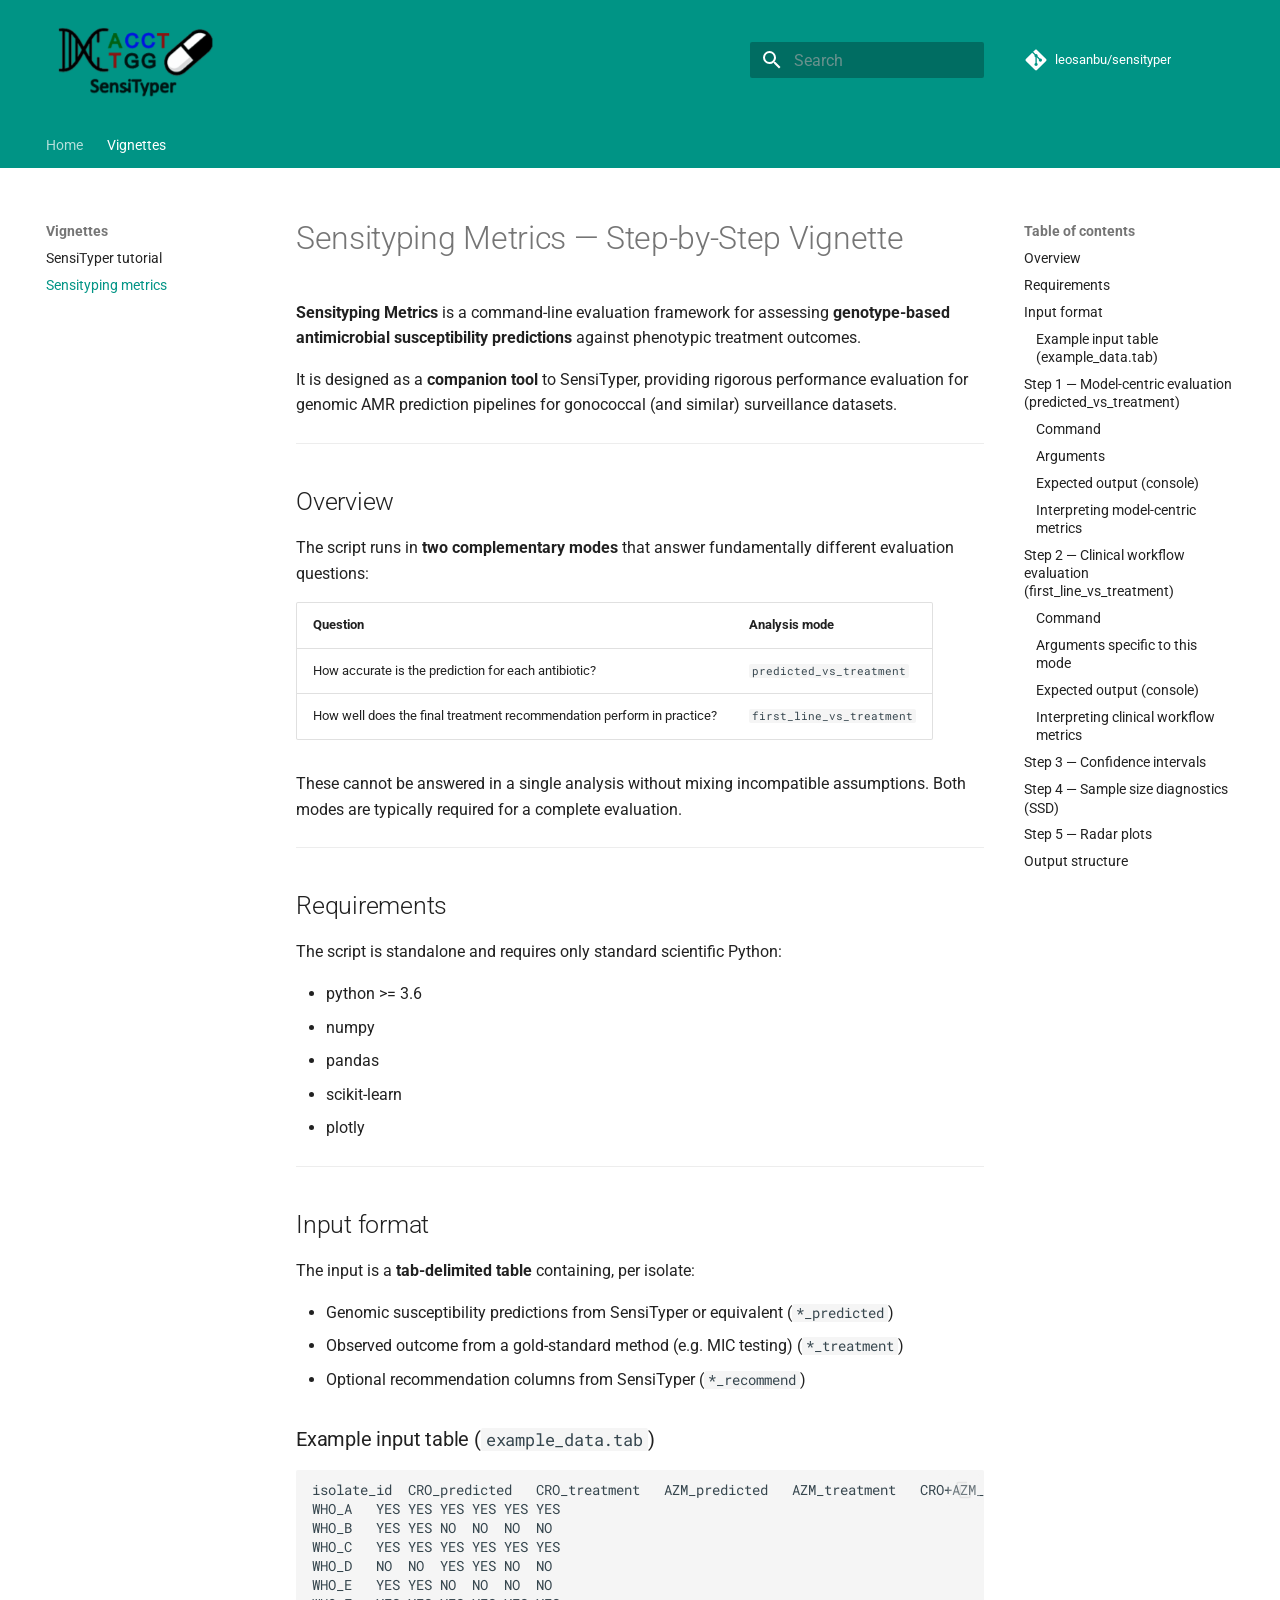
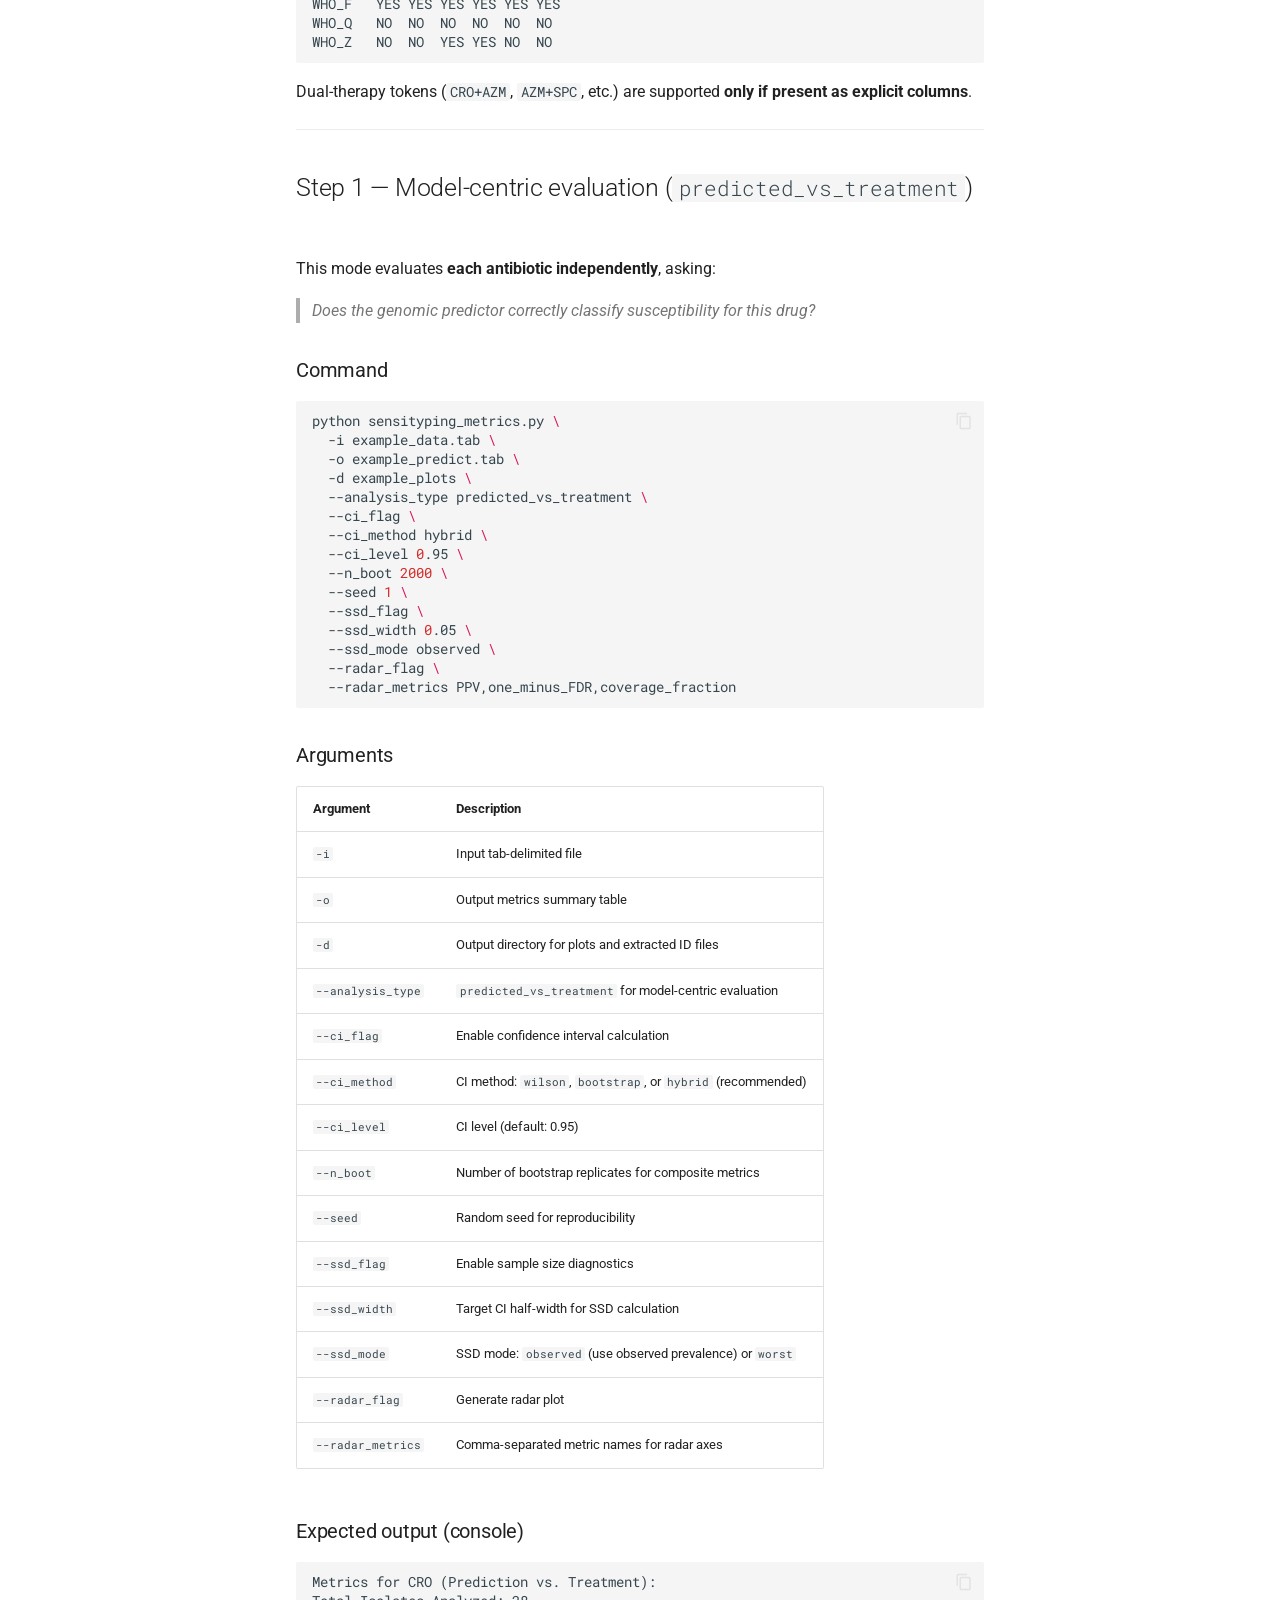
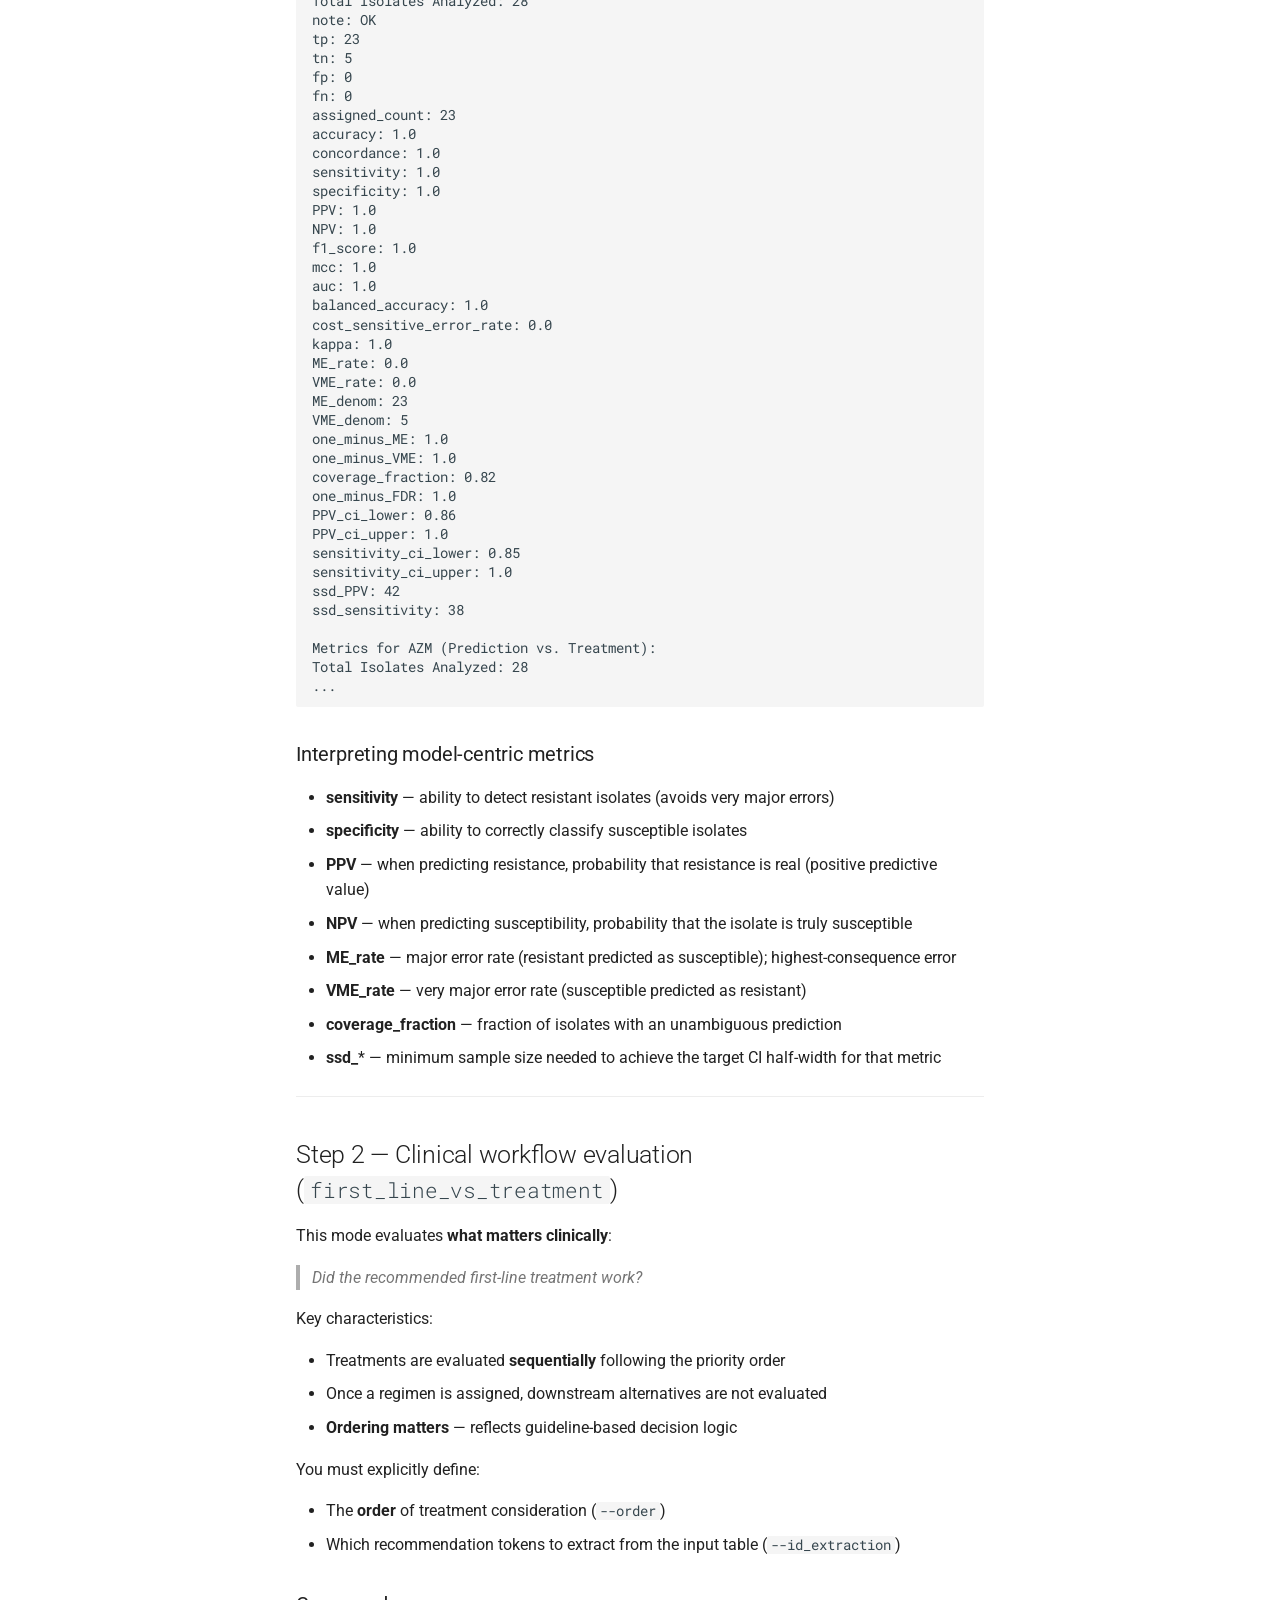
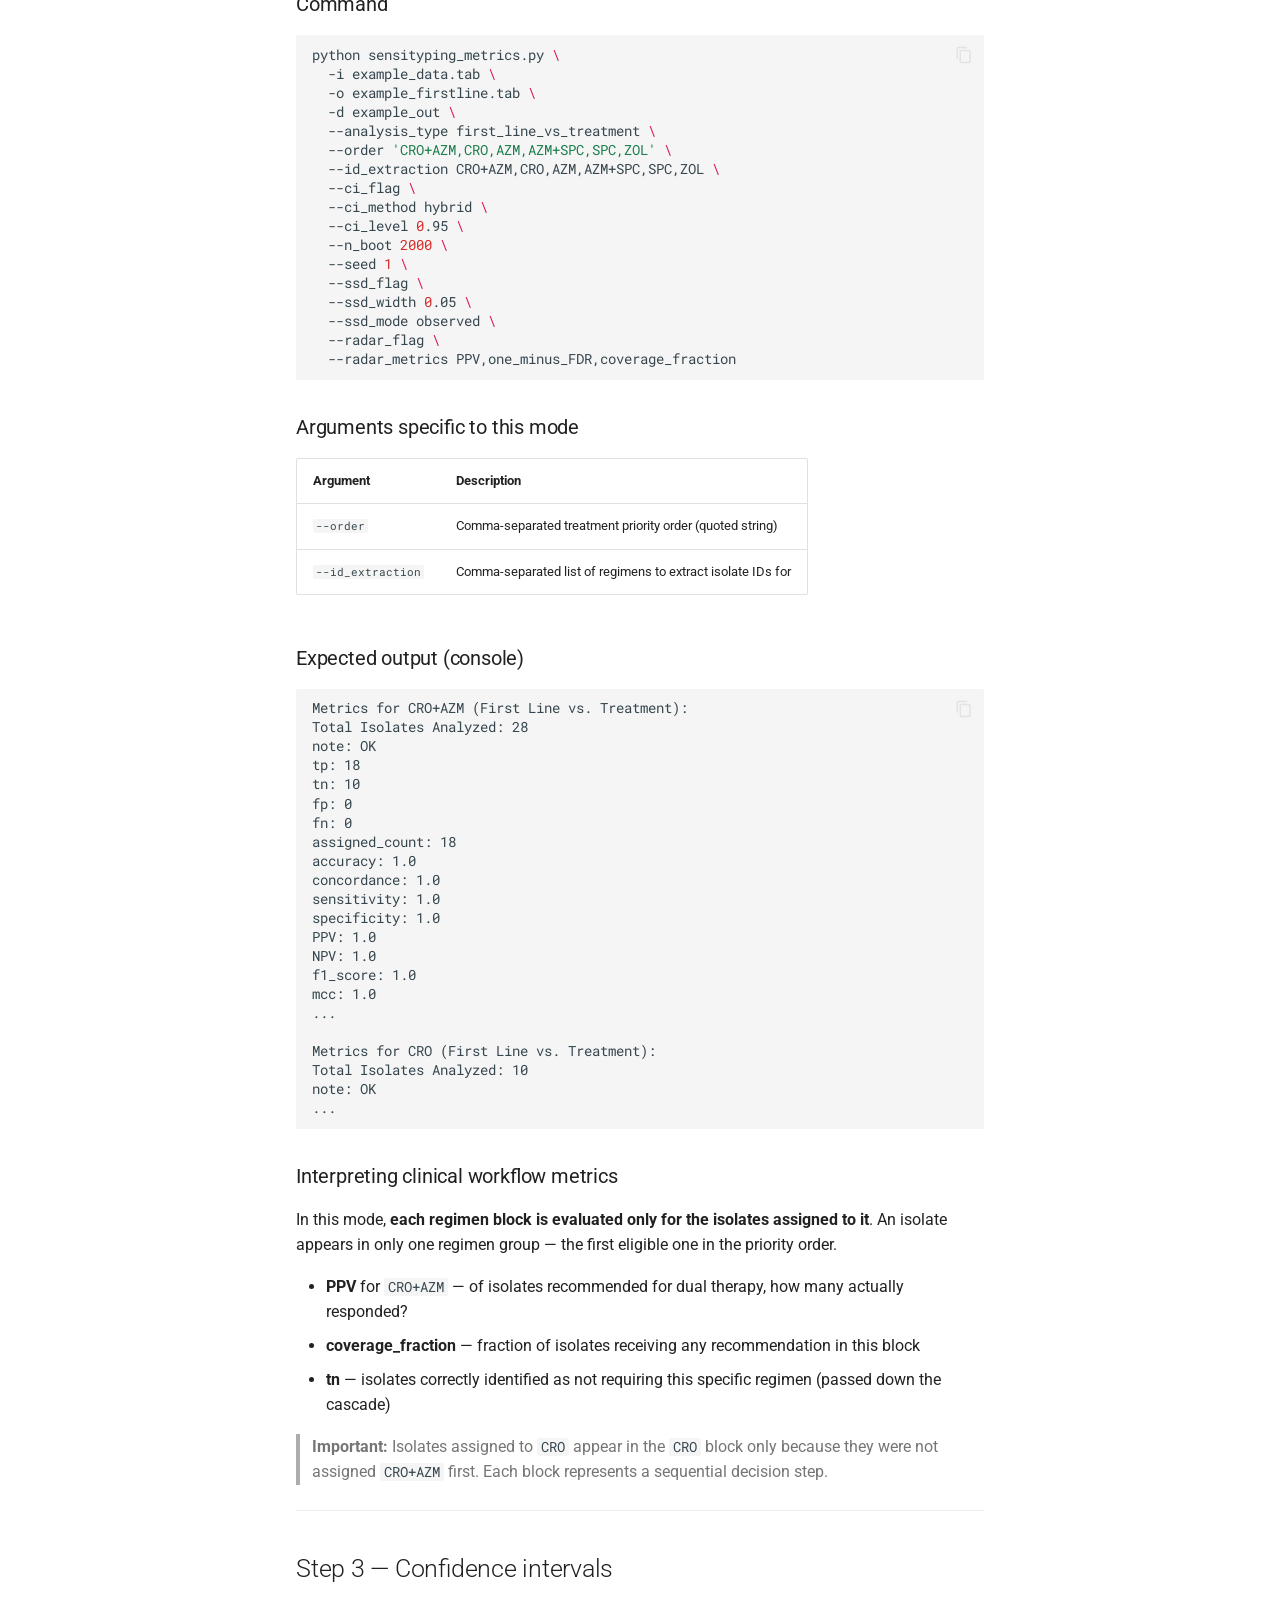
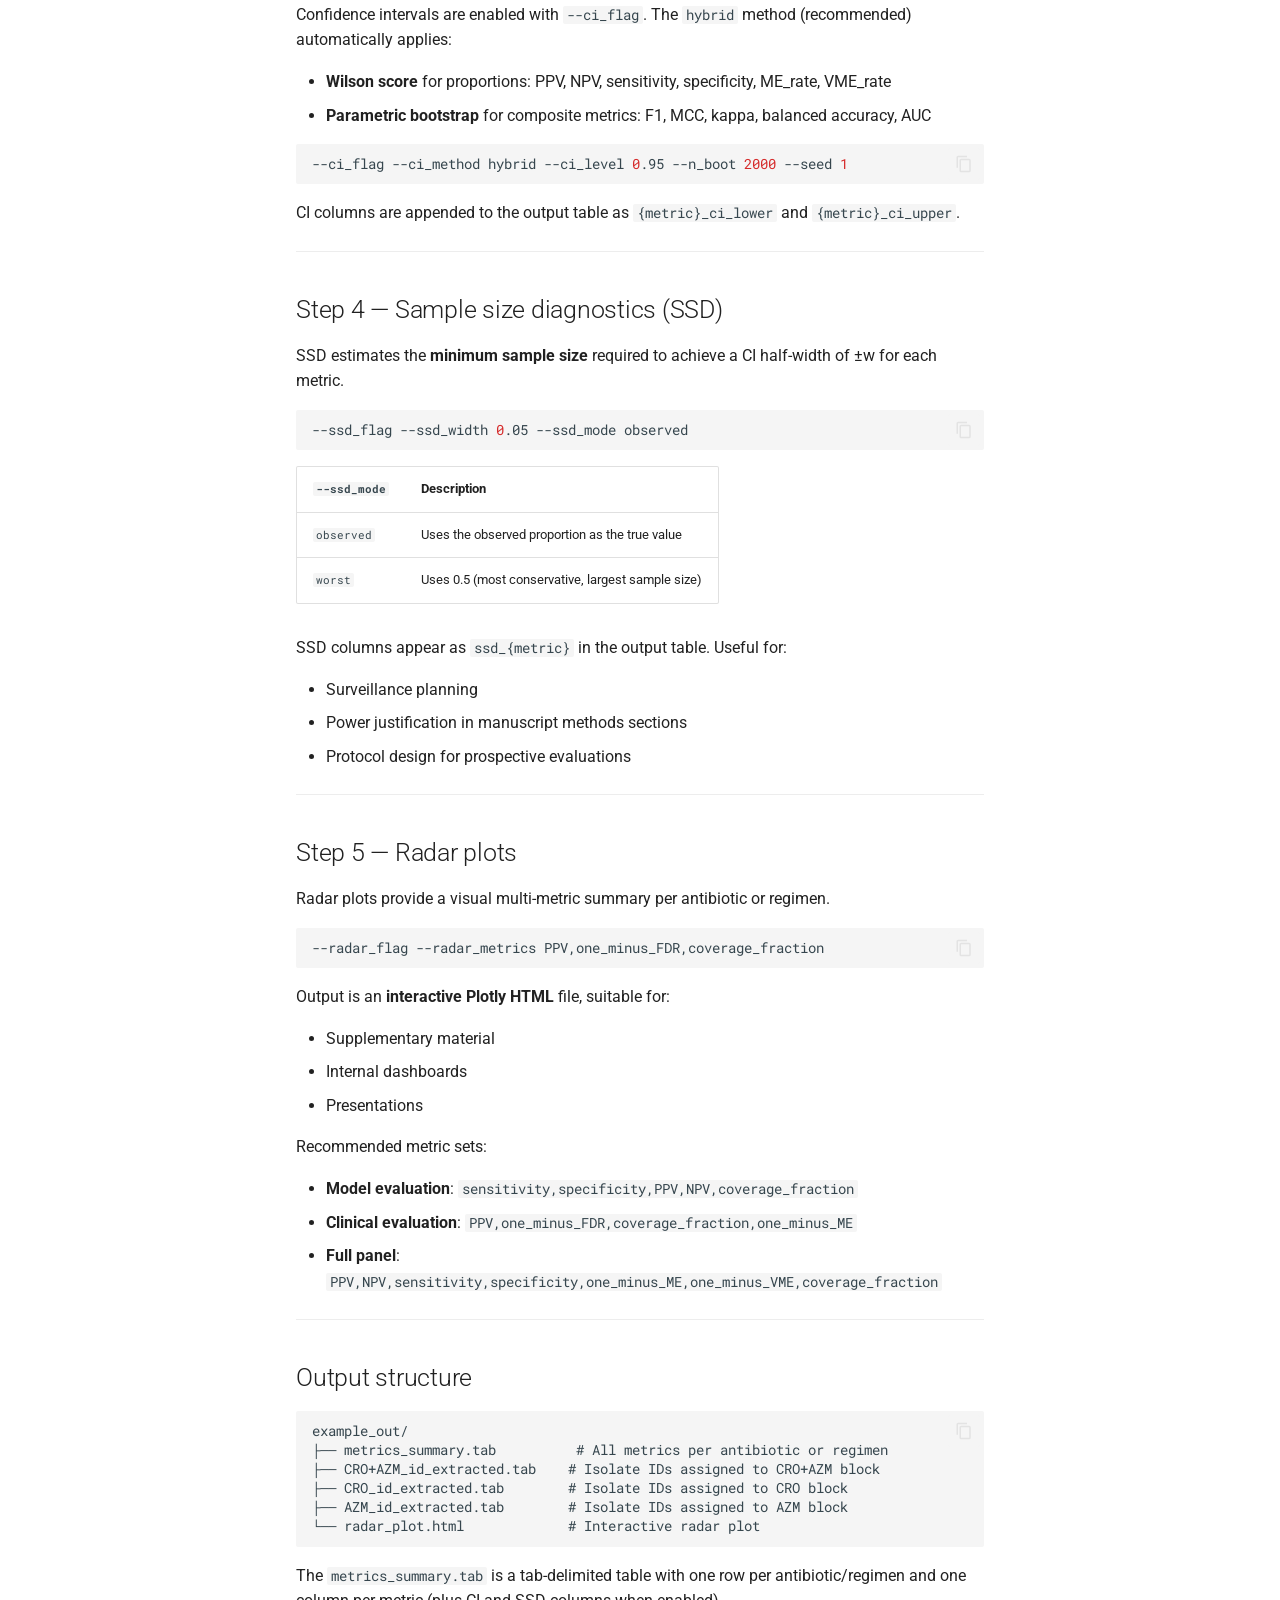
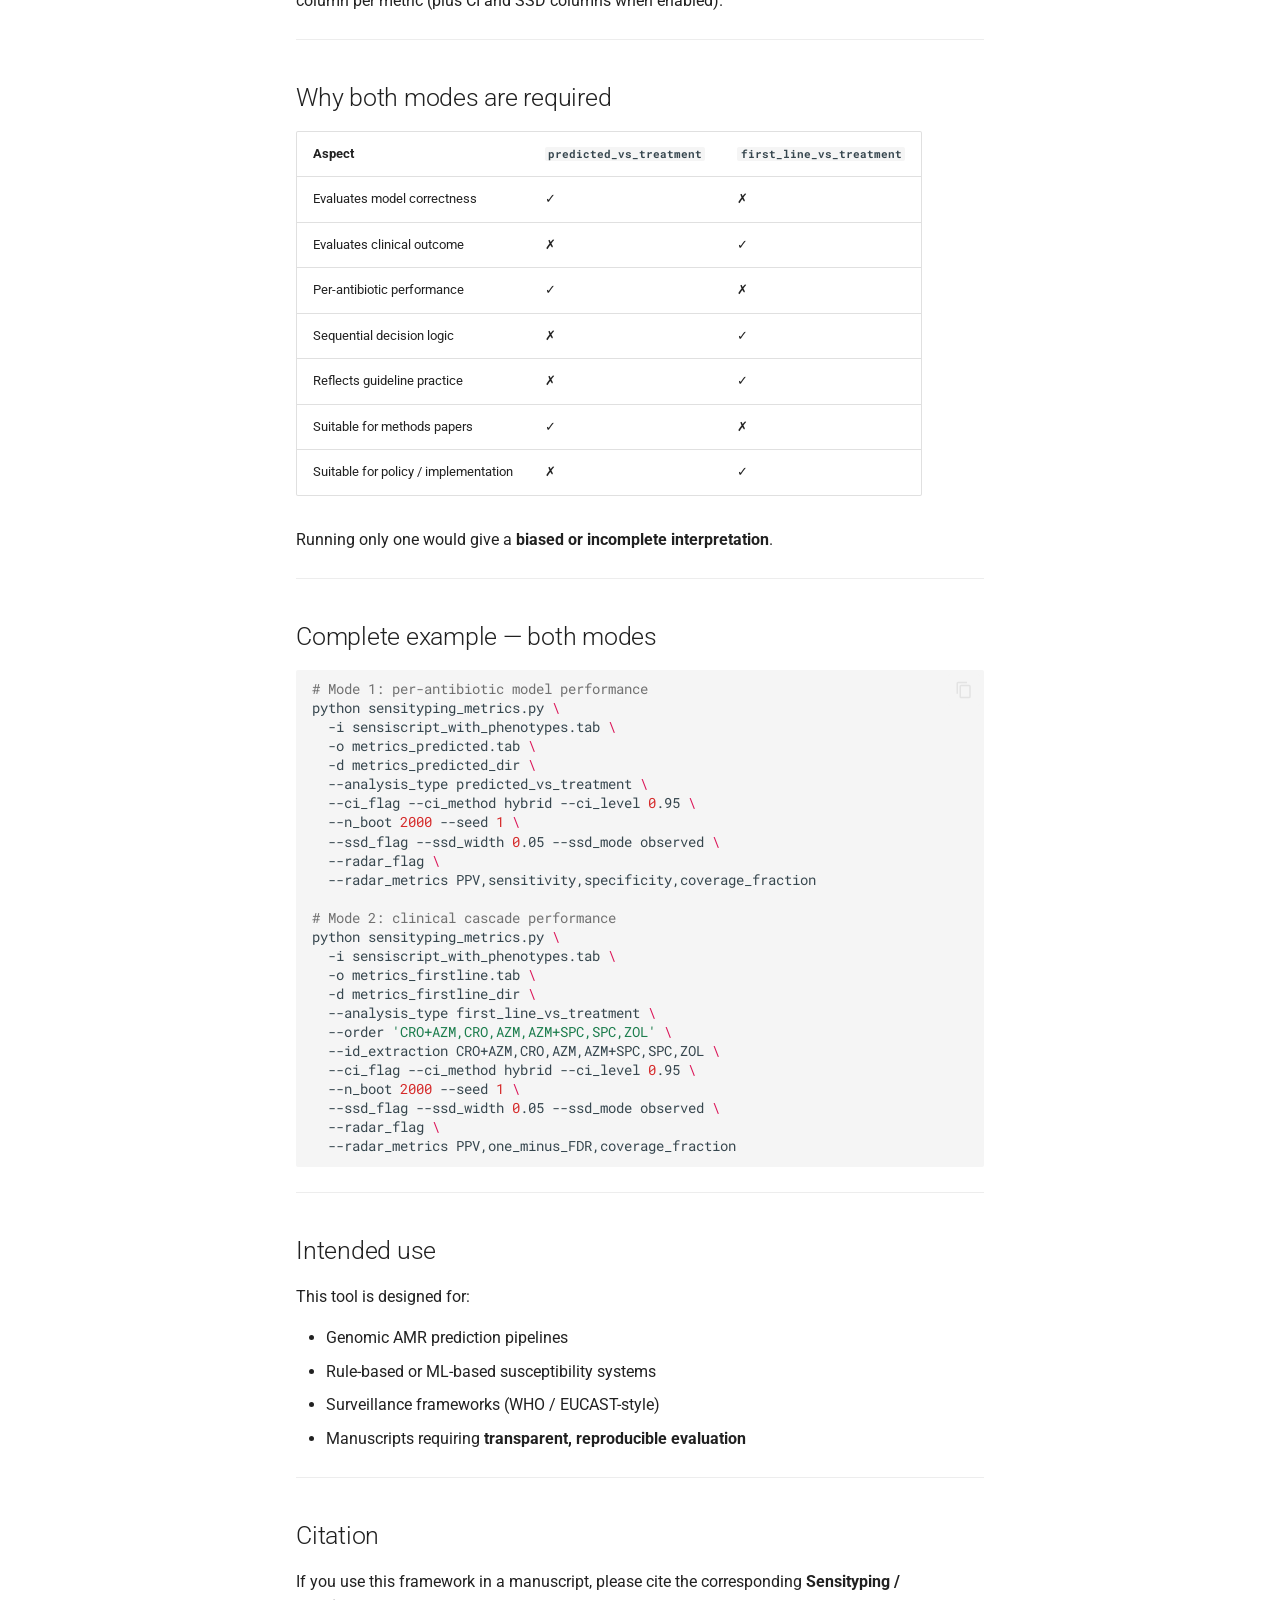
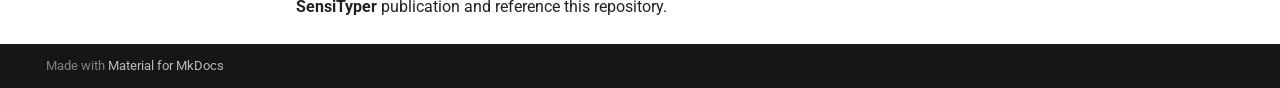
==== metrics/index.html @ 42cf92be "Deployed 565ff92 with MkDocs version: 1.6.1" ====
<!doctype html>
<html lang="en" class="no-js">
  <head>
    
      <meta charset="utf-8">
      <meta name="viewport" content="width=device-width,initial-scale=1">
      
        <meta name="description" content="Genomic Antimicrobial Susceptibility Prediction and Treatment Recommendation for Neisseria gonorrhoeae">
      
      
      
        <link rel="canonical" href="https://leosanbu.github.io/sensityper/metrics/">
      
      
        <link rel="prev" href="../who-vignette/">
      
      
      
        
      
      
      <link rel="icon" href="../images/logo.png">
      <meta name="generator" content="mkdocs-1.6.1, mkdocs-material-9.7.7">
    
    
      
        <title>Sensityping metrics - SensiTyper</title>
      
    
    
      <link rel="stylesheet" href="../assets/stylesheets/main.ec1eaa64.min.css">
      
        
        <link rel="stylesheet" href="../assets/stylesheets/palette.ab4e12ef.min.css">
      
      


    
    
      
    
    
      
        
        
        <link rel="preconnect" href="https://fonts.gstatic.com" crossorigin>
        <link rel="stylesheet" href="https://fonts.googleapis.com/css?family=Roboto:300,300i,400,400i,700,700i%7CRoboto+Mono:400,400i,700,700i&display=fallback">
        <style>:root{--md-text-font:"Roboto";--md-code-font:"Roboto Mono"}</style>
      
    
    
      <link rel="stylesheet" href="../stylesheets/extra.css">
    
    <script>__md_scope=new URL("..",location),__md_hash=e=>[...e].reduce(((e,_)=>(e<<5)-e+_.charCodeAt(0)),0),__md_get=(e,_=localStorage,t=__md_scope)=>JSON.parse(_.getItem(t.pathname+"."+e)),__md_set=(e,_,t=localStorage,a=__md_scope)=>{try{t.setItem(a.pathname+"."+e,JSON.stringify(_))}catch(e){}}</script>
    
      

    
    
  </head>
  
  
    
    
    
    
    
    <body dir="ltr" data-md-color-scheme="default" data-md-color-primary="teal" data-md-color-accent="teal">
  
    
    <input class="md-toggle" data-md-toggle="drawer" type="checkbox" id="__drawer" autocomplete="off">
    <input class="md-toggle" data-md-toggle="search" type="checkbox" id="__search" autocomplete="off">
    <label class="md-overlay" for="__drawer"></label>
    <div data-md-component="skip">
      
        
        <a href="#sensityping-metrics-step-by-step-vignette" class="md-skip">
          Skip to content
        </a>
      
    </div>
    <div data-md-component="announce">
      
    </div>
    
    
      

<header class="md-header" data-md-component="header">
  <nav class="md-header__inner md-grid" aria-label="Header">
    <a href=".." title="SensiTyper" class="md-header__button md-logo" aria-label="SensiTyper" data-md-component="logo">
      
  <img src="../images/logo.png" alt="logo">

    </a>
    <label class="md-header__button md-icon" for="__drawer">
      
      <svg xmlns="http://www.w3.org/2000/svg" viewBox="0 0 24 24"><path d="M3 6h18v2H3zm0 5h18v2H3zm0 5h18v2H3z"/></svg>
    </label>
    <div class="md-header__title" data-md-component="header-title">
      <div class="md-header__ellipsis">
        <div class="md-header__topic">
          <span class="md-ellipsis">
            SensiTyper
          </span>
        </div>
        <div class="md-header__topic" data-md-component="header-topic">
          <span class="md-ellipsis">
            
              Sensityping metrics
            
          </span>
        </div>
      </div>
    </div>
    
      
    
    
    
    
      
      
        <label class="md-header__button md-icon" for="__search">
          
          <svg xmlns="http://www.w3.org/2000/svg" viewBox="0 0 24 24"><path d="M9.5 3A6.5 6.5 0 0 1 16 9.5c0 1.61-.59 3.09-1.56 4.23l.27.27h.79l5 5-1.5 1.5-5-5v-.79l-.27-.27A6.52 6.52 0 0 1 9.5 16 6.5 6.5 0 0 1 3 9.5 6.5 6.5 0 0 1 9.5 3m0 2C7 5 5 7 5 9.5S7 14 9.5 14 14 12 14 9.5 12 5 9.5 5"/></svg>
        </label>
        <div class="md-search" data-md-component="search" role="dialog">
  <label class="md-search__overlay" for="__search"></label>
  <div class="md-search__inner" role="search">
    <form class="md-search__form" name="search">
      <input type="text" class="md-search__input" name="query" aria-label="Search" placeholder="Search" autocapitalize="off" autocorrect="off" autocomplete="off" spellcheck="false" data-md-component="search-query" required>
      <label class="md-search__icon md-icon" for="__search">
        
        <svg xmlns="http://www.w3.org/2000/svg" viewBox="0 0 24 24"><path d="M9.5 3A6.5 6.5 0 0 1 16 9.5c0 1.61-.59 3.09-1.56 4.23l.27.27h.79l5 5-1.5 1.5-5-5v-.79l-.27-.27A6.52 6.52 0 0 1 9.5 16 6.5 6.5 0 0 1 3 9.5 6.5 6.5 0 0 1 9.5 3m0 2C7 5 5 7 5 9.5S7 14 9.5 14 14 12 14 9.5 12 5 9.5 5"/></svg>
        
        <svg xmlns="http://www.w3.org/2000/svg" viewBox="0 0 24 24"><path d="M20 11v2H8l5.5 5.5-1.42 1.42L4.16 12l7.92-7.92L13.5 5.5 8 11z"/></svg>
      </label>
      <nav class="md-search__options" aria-label="Search">
        
        <button type="reset" class="md-search__icon md-icon" title="Clear" aria-label="Clear" tabindex="-1">
          
          <svg xmlns="http://www.w3.org/2000/svg" viewBox="0 0 24 24"><path d="M19 6.41 17.59 5 12 10.59 6.41 5 5 6.41 10.59 12 5 17.59 6.41 19 12 13.41 17.59 19 19 17.59 13.41 12z"/></svg>
        </button>
      </nav>
      
        <div class="md-search__suggest" data-md-component="search-suggest"></div>
      
    </form>
    <div class="md-search__output">
      <div class="md-search__scrollwrap" tabindex="0" data-md-scrollfix>
        <div class="md-search-result" data-md-component="search-result">
          <div class="md-search-result__meta">
            Initializing search
          </div>
          <ol class="md-search-result__list" role="presentation"></ol>
        </div>
      </div>
    </div>
  </div>
</div>
      
    
    
      <div class="md-header__source">
        <a href="https://github.com/leosanbu/sensityper" title="Go to repository" class="md-source" data-md-component="source">
  <div class="md-source__icon md-icon">
    
    <svg xmlns="http://www.w3.org/2000/svg" viewBox="0 0 448 512"><!--! Font Awesome Free 7.1.0 by @fontawesome - https://fontawesome.com License - https://fontawesome.com/license/free (Icons: CC BY 4.0, Fonts: SIL OFL 1.1, Code: MIT License) Copyright 2025 Fonticons, Inc.--><path d="M439.6 236.1 244 40.5c-5.4-5.5-12.8-8.5-20.4-8.5s-15 3-20.4 8.4L162.5 81l51.5 51.5c27.1-9.1 52.7 16.8 43.4 43.7l49.7 49.7c34.2-11.8 61.2 31 35.5 56.7-26.5 26.5-70.2-2.9-56-37.3L240.3 199v121.9c25.3 12.5 22.3 41.8 9.1 55-6.4 6.4-15.2 10.1-24.3 10.1s-17.8-3.6-24.3-10.1c-17.6-17.6-11.1-46.9 11.2-56v-123c-20.8-8.5-24.6-30.7-18.6-45L142.6 101 8.5 235.1C3 240.6 0 247.9 0 255.5s3 15 8.5 20.4l195.6 195.7c5.4 5.4 12.7 8.4 20.4 8.4s15-3 20.4-8.4l194.7-194.7c5.4-5.4 8.4-12.8 8.4-20.4s-3-15-8.4-20.4"/></svg>
  </div>
  <div class="md-source__repository">
    leosanbu/sensityper
  </div>
</a>
      </div>
    
  </nav>
  
</header>
    
    <div class="md-container" data-md-component="container">
      
      
        
          
            
<nav class="md-tabs" aria-label="Tabs" data-md-component="tabs">
  <div class="md-grid">
    <ul class="md-tabs__list">
      
        
  
  
  
  
    <li class="md-tabs__item">
      <a href=".." class="md-tabs__link">
        
  
  
    
  
  Home

      </a>
    </li>
  

      
        
  
  
  
    
  
  
    
    
      <li class="md-tabs__item md-tabs__item--active">
        <a href="../who-vignette/" class="md-tabs__link">
          
  
  
  Vignettes

        </a>
      </li>
    
  

      
    </ul>
  </div>
</nav>
          
        
      
      <main class="md-main" data-md-component="main">
        <div class="md-main__inner md-grid">
          
            
              
              <div class="md-sidebar md-sidebar--primary" data-md-component="sidebar" data-md-type="navigation" >
                <div class="md-sidebar__scrollwrap">
                  <div class="md-sidebar__inner">
                    


  


<nav class="md-nav md-nav--primary md-nav--lifted" aria-label="Navigation" data-md-level="0">
  <label class="md-nav__title" for="__drawer">
    <a href=".." title="SensiTyper" class="md-nav__button md-logo" aria-label="SensiTyper" data-md-component="logo">
      
  <img src="../images/logo.png" alt="logo">

    </a>
    SensiTyper
  </label>
  
    <div class="md-nav__source">
      <a href="https://github.com/leosanbu/sensityper" title="Go to repository" class="md-source" data-md-component="source">
  <div class="md-source__icon md-icon">
    
    <svg xmlns="http://www.w3.org/2000/svg" viewBox="0 0 448 512"><!--! Font Awesome Free 7.1.0 by @fontawesome - https://fontawesome.com License - https://fontawesome.com/license/free (Icons: CC BY 4.0, Fonts: SIL OFL 1.1, Code: MIT License) Copyright 2025 Fonticons, Inc.--><path d="M439.6 236.1 244 40.5c-5.4-5.5-12.8-8.5-20.4-8.5s-15 3-20.4 8.4L162.5 81l51.5 51.5c27.1-9.1 52.7 16.8 43.4 43.7l49.7 49.7c34.2-11.8 61.2 31 35.5 56.7-26.5 26.5-70.2-2.9-56-37.3L240.3 199v121.9c25.3 12.5 22.3 41.8 9.1 55-6.4 6.4-15.2 10.1-24.3 10.1s-17.8-3.6-24.3-10.1c-17.6-17.6-11.1-46.9 11.2-56v-123c-20.8-8.5-24.6-30.7-18.6-45L142.6 101 8.5 235.1C3 240.6 0 247.9 0 255.5s3 15 8.5 20.4l195.6 195.7c5.4 5.4 12.7 8.4 20.4 8.4s15-3 20.4-8.4l194.7-194.7c5.4-5.4 8.4-12.8 8.4-20.4s-3-15-8.4-20.4"/></svg>
  </div>
  <div class="md-source__repository">
    leosanbu/sensityper
  </div>
</a>
    </div>
  
  <ul class="md-nav__list" data-md-scrollfix>
    
      
      
  
  
  
  
    <li class="md-nav__item">
      <a href=".." class="md-nav__link">
        
  
  
  <span class="md-ellipsis">
    
  
    Home
  

    
  </span>
  
  

      </a>
    </li>
  

    
      
      
  
  
    
  
  
  
    
    
    
    
      
        
        
      
      
        
      
    
    
    <li class="md-nav__item md-nav__item--active md-nav__item--section md-nav__item--nested">
      
        
        
        <input class="md-nav__toggle md-toggle " type="checkbox" id="__nav_2" checked>
        
          
          <label class="md-nav__link" for="__nav_2" id="__nav_2_label" tabindex="">
            
  
  
  <span class="md-ellipsis">
    
  
    Vignettes
  

    
  </span>
  
  

            <span class="md-nav__icon md-icon"></span>
          </label>
        
        <nav class="md-nav" data-md-level="1" aria-labelledby="__nav_2_label" aria-expanded="true">
          <label class="md-nav__title" for="__nav_2">
            <span class="md-nav__icon md-icon"></span>
            
  
    Vignettes
  

          </label>
          <ul class="md-nav__list" data-md-scrollfix>
            
              
                
  
  
  
  
    <li class="md-nav__item">
      <a href="../who-vignette/" class="md-nav__link">
        
  
  
  <span class="md-ellipsis">
    
  
    SensiTyper tutorial
  

    
  </span>
  
  

      </a>
    </li>
  

              
            
              
                
  
  
    
  
  
  
    <li class="md-nav__item md-nav__item--active">
      
      <input class="md-nav__toggle md-toggle" type="checkbox" id="__toc">
      
      
        
      
      
        <label class="md-nav__link md-nav__link--active" for="__toc">
          
  
  
  <span class="md-ellipsis">
    
  
    Sensityping metrics
  

    
  </span>
  
  

          <span class="md-nav__icon md-icon"></span>
        </label>
      
      <a href="./" class="md-nav__link md-nav__link--active">
        
  
  
  <span class="md-ellipsis">
    
  
    Sensityping metrics
  

    
  </span>
  
  

      </a>
      
        

<nav class="md-nav md-nav--secondary" aria-label="Table of contents">
  
  
  
    
  
  
    <label class="md-nav__title" for="__toc">
      <span class="md-nav__icon md-icon"></span>
      Table of contents
    </label>
    <ul class="md-nav__list" data-md-component="toc" data-md-scrollfix>
      
        <li class="md-nav__item">
  <a href="#overview" class="md-nav__link">
    <span class="md-ellipsis">
      
        Overview
      
    </span>
  </a>
  
</li>
      
        <li class="md-nav__item">
  <a href="#requirements" class="md-nav__link">
    <span class="md-ellipsis">
      
        Requirements
      
    </span>
  </a>
  
</li>
      
        <li class="md-nav__item">
  <a href="#input-format" class="md-nav__link">
    <span class="md-ellipsis">
      
        Input format
      
    </span>
  </a>
  
    <nav class="md-nav" aria-label="Input format">
      <ul class="md-nav__list">
        
          <li class="md-nav__item">
  <a href="#example-input-table-example_datatab" class="md-nav__link">
    <span class="md-ellipsis">
      
        Example input table (example_data.tab)
      
    </span>
  </a>
  
</li>
        
      </ul>
    </nav>
  
</li>
      
        <li class="md-nav__item">
  <a href="#step-1-model-centric-evaluation-predicted_vs_treatment" class="md-nav__link">
    <span class="md-ellipsis">
      
        Step 1 — Model-centric evaluation (predicted_vs_treatment)
      
    </span>
  </a>
  
    <nav class="md-nav" aria-label="Step 1 — Model-centric evaluation (predicted_vs_treatment)">
      <ul class="md-nav__list">
        
          <li class="md-nav__item">
  <a href="#command" class="md-nav__link">
    <span class="md-ellipsis">
      
        Command
      
    </span>
  </a>
  
</li>
        
          <li class="md-nav__item">
  <a href="#arguments" class="md-nav__link">
    <span class="md-ellipsis">
      
        Arguments
      
    </span>
  </a>
  
</li>
        
          <li class="md-nav__item">
  <a href="#expected-output-console" class="md-nav__link">
    <span class="md-ellipsis">
      
        Expected output (console)
      
    </span>
  </a>
  
</li>
        
          <li class="md-nav__item">
  <a href="#interpreting-model-centric-metrics" class="md-nav__link">
    <span class="md-ellipsis">
      
        Interpreting model-centric metrics
      
    </span>
  </a>
  
</li>
        
      </ul>
    </nav>
  
</li>
      
        <li class="md-nav__item">
  <a href="#step-2-clinical-workflow-evaluation-first_line_vs_treatment" class="md-nav__link">
    <span class="md-ellipsis">
      
        Step 2 — Clinical workflow evaluation (first_line_vs_treatment)
      
    </span>
  </a>
  
    <nav class="md-nav" aria-label="Step 2 — Clinical workflow evaluation (first_line_vs_treatment)">
      <ul class="md-nav__list">
        
          <li class="md-nav__item">
  <a href="#command_1" class="md-nav__link">
    <span class="md-ellipsis">
      
        Command
      
    </span>
  </a>
  
</li>
        
          <li class="md-nav__item">
  <a href="#arguments-specific-to-this-mode" class="md-nav__link">
    <span class="md-ellipsis">
      
        Arguments specific to this mode
      
    </span>
  </a>
  
</li>
        
          <li class="md-nav__item">
  <a href="#expected-output-console_1" class="md-nav__link">
    <span class="md-ellipsis">
      
        Expected output (console)
      
    </span>
  </a>
  
</li>
        
          <li class="md-nav__item">
  <a href="#interpreting-clinical-workflow-metrics" class="md-nav__link">
    <span class="md-ellipsis">
      
        Interpreting clinical workflow metrics
      
    </span>
  </a>
  
</li>
        
      </ul>
    </nav>
  
</li>
      
        <li class="md-nav__item">
  <a href="#step-3-confidence-intervals" class="md-nav__link">
    <span class="md-ellipsis">
      
        Step 3 — Confidence intervals
      
    </span>
  </a>
  
</li>
      
        <li class="md-nav__item">
  <a href="#step-4-sample-size-diagnostics-ssd" class="md-nav__link">
    <span class="md-ellipsis">
      
        Step 4 — Sample size diagnostics (SSD)
      
    </span>
  </a>
  
</li>
      
        <li class="md-nav__item">
  <a href="#step-5-radar-plots" class="md-nav__link">
    <span class="md-ellipsis">
      
        Step 5 — Radar plots
      
    </span>
  </a>
  
</li>
      
        <li class="md-nav__item">
  <a href="#output-structure" class="md-nav__link">
    <span class="md-ellipsis">
      
        Output structure
      
    </span>
  </a>
  
</li>
      
        <li class="md-nav__item">
  <a href="#why-both-modes-are-required" class="md-nav__link">
    <span class="md-ellipsis">
      
        Why both modes are required
      
    </span>
  </a>
  
</li>
      
        <li class="md-nav__item">
  <a href="#complete-example-both-modes" class="md-nav__link">
    <span class="md-ellipsis">
      
        Complete example — both modes
      
    </span>
  </a>
  
</li>
      
        <li class="md-nav__item">
  <a href="#intended-use" class="md-nav__link">
    <span class="md-ellipsis">
      
        Intended use
      
    </span>
  </a>
  
</li>
      
        <li class="md-nav__item">
  <a href="#citation" class="md-nav__link">
    <span class="md-ellipsis">
      
        Citation
      
    </span>
  </a>
  
</li>
      
    </ul>
  
</nav>
      
    </li>
  

              
            
          </ul>
        </nav>
      
    </li>
  

    
  </ul>
</nav>
                  </div>
                </div>
              </div>
            
            
              
              <div class="md-sidebar md-sidebar--secondary" data-md-component="sidebar" data-md-type="toc" >
                <div class="md-sidebar__scrollwrap">
                  <div class="md-sidebar__inner">
                    

<nav class="md-nav md-nav--secondary" aria-label="Table of contents">
  
  
  
    
  
  
    <label class="md-nav__title" for="__toc">
      <span class="md-nav__icon md-icon"></span>
      Table of contents
    </label>
    <ul class="md-nav__list" data-md-component="toc" data-md-scrollfix>
      
        <li class="md-nav__item">
  <a href="#overview" class="md-nav__link">
    <span class="md-ellipsis">
      
        Overview
      
    </span>
  </a>
  
</li>
      
        <li class="md-nav__item">
  <a href="#requirements" class="md-nav__link">
    <span class="md-ellipsis">
      
        Requirements
      
    </span>
  </a>
  
</li>
      
        <li class="md-nav__item">
  <a href="#input-format" class="md-nav__link">
    <span class="md-ellipsis">
      
        Input format
      
    </span>
  </a>
  
    <nav class="md-nav" aria-label="Input format">
      <ul class="md-nav__list">
        
          <li class="md-nav__item">
  <a href="#example-input-table-example_datatab" class="md-nav__link">
    <span class="md-ellipsis">
      
        Example input table (example_data.tab)
      
    </span>
  </a>
  
</li>
        
      </ul>
    </nav>
  
</li>
      
        <li class="md-nav__item">
  <a href="#step-1-model-centric-evaluation-predicted_vs_treatment" class="md-nav__link">
    <span class="md-ellipsis">
      
        Step 1 — Model-centric evaluation (predicted_vs_treatment)
      
    </span>
  </a>
  
    <nav class="md-nav" aria-label="Step 1 — Model-centric evaluation (predicted_vs_treatment)">
      <ul class="md-nav__list">
        
          <li class="md-nav__item">
  <a href="#command" class="md-nav__link">
    <span class="md-ellipsis">
      
        Command
      
    </span>
  </a>
  
</li>
        
          <li class="md-nav__item">
  <a href="#arguments" class="md-nav__link">
    <span class="md-ellipsis">
      
        Arguments
      
    </span>
  </a>
  
</li>
        
          <li class="md-nav__item">
  <a href="#expected-output-console" class="md-nav__link">
    <span class="md-ellipsis">
      
        Expected output (console)
      
    </span>
  </a>
  
</li>
        
          <li class="md-nav__item">
  <a href="#interpreting-model-centric-metrics" class="md-nav__link">
    <span class="md-ellipsis">
      
        Interpreting model-centric metrics
      
    </span>
  </a>
  
</li>
        
      </ul>
    </nav>
  
</li>
      
        <li class="md-nav__item">
  <a href="#step-2-clinical-workflow-evaluation-first_line_vs_treatment" class="md-nav__link">
    <span class="md-ellipsis">
      
        Step 2 — Clinical workflow evaluation (first_line_vs_treatment)
      
    </span>
  </a>
  
    <nav class="md-nav" aria-label="Step 2 — Clinical workflow evaluation (first_line_vs_treatment)">
      <ul class="md-nav__list">
        
          <li class="md-nav__item">
  <a href="#command_1" class="md-nav__link">
    <span class="md-ellipsis">
      
        Command
      
    </span>
  </a>
  
</li>
        
          <li class="md-nav__item">
  <a href="#arguments-specific-to-this-mode" class="md-nav__link">
    <span class="md-ellipsis">
      
        Arguments specific to this mode
      
    </span>
  </a>
  
</li>
        
          <li class="md-nav__item">
  <a href="#expected-output-console_1" class="md-nav__link">
    <span class="md-ellipsis">
      
        Expected output (console)
      
    </span>
  </a>
  
</li>
        
          <li class="md-nav__item">
  <a href="#interpreting-clinical-workflow-metrics" class="md-nav__link">
    <span class="md-ellipsis">
      
        Interpreting clinical workflow metrics
      
    </span>
  </a>
  
</li>
        
      </ul>
    </nav>
  
</li>
      
        <li class="md-nav__item">
  <a href="#step-3-confidence-intervals" class="md-nav__link">
    <span class="md-ellipsis">
      
        Step 3 — Confidence intervals
      
    </span>
  </a>
  
</li>
      
        <li class="md-nav__item">
  <a href="#step-4-sample-size-diagnostics-ssd" class="md-nav__link">
    <span class="md-ellipsis">
      
        Step 4 — Sample size diagnostics (SSD)
      
    </span>
  </a>
  
</li>
      
        <li class="md-nav__item">
  <a href="#step-5-radar-plots" class="md-nav__link">
    <span class="md-ellipsis">
      
        Step 5 — Radar plots
      
    </span>
  </a>
  
</li>
      
        <li class="md-nav__item">
  <a href="#output-structure" class="md-nav__link">
    <span class="md-ellipsis">
      
        Output structure
      
    </span>
  </a>
  
</li>
      
        <li class="md-nav__item">
  <a href="#why-both-modes-are-required" class="md-nav__link">
    <span class="md-ellipsis">
      
        Why both modes are required
      
    </span>
  </a>
  
</li>
      
        <li class="md-nav__item">
  <a href="#complete-example-both-modes" class="md-nav__link">
    <span class="md-ellipsis">
      
        Complete example — both modes
      
    </span>
  </a>
  
</li>
      
        <li class="md-nav__item">
  <a href="#intended-use" class="md-nav__link">
    <span class="md-ellipsis">
      
        Intended use
      
    </span>
  </a>
  
</li>
      
        <li class="md-nav__item">
  <a href="#citation" class="md-nav__link">
    <span class="md-ellipsis">
      
        Citation
      
    </span>
  </a>
  
</li>
      
    </ul>
  
</nav>
                  </div>
                </div>
              </div>
            
          
          
            <div class="md-content" data-md-component="content">
              
              <article class="md-content__inner md-typeset">
                
                  


  
  


<h1 id="sensityping-metrics-step-by-step-vignette">Sensityping Metrics — Step-by-Step Vignette<a class="headerlink" href="#sensityping-metrics-step-by-step-vignette" title="Permanent link">&para;</a></h1>
<p><strong>Sensityping Metrics</strong> is a command-line evaluation framework for assessing <strong>genotype-based antimicrobial susceptibility predictions</strong> against phenotypic treatment outcomes.</p>
<p>It is designed as a <strong>companion tool</strong> to SensiTyper, providing rigorous performance evaluation for genomic AMR prediction pipelines for gonococcal (and similar) surveillance datasets.</p>
<hr />
<h2 id="overview">Overview<a class="headerlink" href="#overview" title="Permanent link">&para;</a></h2>
<p>The script runs in <strong>two complementary modes</strong> that answer fundamentally different evaluation questions:</p>
<table>
<thead>
<tr>
<th>Question</th>
<th>Analysis mode</th>
</tr>
</thead>
<tbody>
<tr>
<td>How accurate is the prediction for each antibiotic?</td>
<td><code>predicted_vs_treatment</code></td>
</tr>
<tr>
<td>How well does the final treatment recommendation perform in practice?</td>
<td><code>first_line_vs_treatment</code></td>
</tr>
</tbody>
</table>
<p>These cannot be answered in a single analysis without mixing incompatible assumptions. Both modes are typically required for a complete evaluation.</p>
<hr />
<h2 id="requirements">Requirements<a class="headerlink" href="#requirements" title="Permanent link">&para;</a></h2>
<p>The script is standalone and requires only standard scientific Python:</p>
<ul>
<li>python &gt;= 3.6</li>
<li>numpy</li>
<li>pandas</li>
<li>scikit-learn</li>
<li>plotly</li>
</ul>
<hr />
<h2 id="input-format">Input format<a class="headerlink" href="#input-format" title="Permanent link">&para;</a></h2>
<p>The input is a <strong>tab-delimited table</strong> containing, per isolate:</p>
<ul>
<li>Genomic susceptibility predictions from SensiTyper or equivalent (<code>*_predicted</code>)</li>
<li>Observed outcome from a gold-standard method (e.g. MIC testing) (<code>*_treatment</code>)</li>
<li>Optional recommendation columns from SensiTyper (<code>*_recommend</code>)</li>
</ul>
<h3 id="example-input-table-example_datatab">Example input table (<code>example_data.tab</code>)<a class="headerlink" href="#example-input-table-example_datatab" title="Permanent link">&para;</a></h3>
<div class="highlight"><pre><span></span><code><a id="__codelineno-0-1" name="__codelineno-0-1" href="#__codelineno-0-1"></a>isolate_id  CRO_predicted   CRO_treatment   AZM_predicted   AZM_treatment   CRO+AZM_recommend   CRO+AZM_treatment
<a id="__codelineno-0-2" name="__codelineno-0-2" href="#__codelineno-0-2"></a>WHO_A   YES YES YES YES YES YES
<a id="__codelineno-0-3" name="__codelineno-0-3" href="#__codelineno-0-3"></a>WHO_B   YES YES NO  NO  NO  NO
<a id="__codelineno-0-4" name="__codelineno-0-4" href="#__codelineno-0-4"></a>WHO_C   YES YES YES YES YES YES
<a id="__codelineno-0-5" name="__codelineno-0-5" href="#__codelineno-0-5"></a>WHO_D   NO  NO  YES YES NO  NO
<a id="__codelineno-0-6" name="__codelineno-0-6" href="#__codelineno-0-6"></a>WHO_E   YES YES NO  NO  NO  NO
<a id="__codelineno-0-7" name="__codelineno-0-7" href="#__codelineno-0-7"></a>WHO_F   YES YES YES YES YES YES
<a id="__codelineno-0-8" name="__codelineno-0-8" href="#__codelineno-0-8"></a>WHO_Q   NO  NO  NO  NO  NO  NO
<a id="__codelineno-0-9" name="__codelineno-0-9" href="#__codelineno-0-9"></a>WHO_Z   NO  NO  YES YES NO  NO
</code></pre></div>
<p>Dual-therapy tokens (<code>CRO+AZM</code>, <code>AZM+SPC</code>, etc.) are supported <strong>only if present as explicit columns</strong>.</p>
<hr />
<h2 id="step-1-model-centric-evaluation-predicted_vs_treatment">Step 1 — Model-centric evaluation (<code>predicted_vs_treatment</code>)<a class="headerlink" href="#step-1-model-centric-evaluation-predicted_vs_treatment" title="Permanent link">&para;</a></h2>
<p>This mode evaluates <strong>each antibiotic independently</strong>, asking:</p>
<blockquote>
<p><em>Does the genomic predictor correctly classify susceptibility for this drug?</em></p>
</blockquote>
<h3 id="command">Command<a class="headerlink" href="#command" title="Permanent link">&para;</a></h3>
<div class="highlight"><pre><span></span><code><a id="__codelineno-1-1" name="__codelineno-1-1" href="#__codelineno-1-1"></a>python<span class="w"> </span>sensityping_metrics.py<span class="w"> </span><span class="se">\</span>
<a id="__codelineno-1-2" name="__codelineno-1-2" href="#__codelineno-1-2"></a><span class="w">  </span>-i<span class="w"> </span>example_data.tab<span class="w"> </span><span class="se">\</span>
<a id="__codelineno-1-3" name="__codelineno-1-3" href="#__codelineno-1-3"></a><span class="w">  </span>-o<span class="w"> </span>example_predict.tab<span class="w"> </span><span class="se">\</span>
<a id="__codelineno-1-4" name="__codelineno-1-4" href="#__codelineno-1-4"></a><span class="w">  </span>-d<span class="w"> </span>example_plots<span class="w"> </span><span class="se">\</span>
<a id="__codelineno-1-5" name="__codelineno-1-5" href="#__codelineno-1-5"></a><span class="w">  </span>--analysis_type<span class="w"> </span>predicted_vs_treatment<span class="w"> </span><span class="se">\</span>
<a id="__codelineno-1-6" name="__codelineno-1-6" href="#__codelineno-1-6"></a><span class="w">  </span>--ci_flag<span class="w"> </span><span class="se">\</span>
<a id="__codelineno-1-7" name="__codelineno-1-7" href="#__codelineno-1-7"></a><span class="w">  </span>--ci_method<span class="w"> </span>hybrid<span class="w"> </span><span class="se">\</span>
<a id="__codelineno-1-8" name="__codelineno-1-8" href="#__codelineno-1-8"></a><span class="w">  </span>--ci_level<span class="w"> </span><span class="m">0</span>.95<span class="w"> </span><span class="se">\</span>
<a id="__codelineno-1-9" name="__codelineno-1-9" href="#__codelineno-1-9"></a><span class="w">  </span>--n_boot<span class="w"> </span><span class="m">2000</span><span class="w"> </span><span class="se">\</span>
<a id="__codelineno-1-10" name="__codelineno-1-10" href="#__codelineno-1-10"></a><span class="w">  </span>--seed<span class="w"> </span><span class="m">1</span><span class="w"> </span><span class="se">\</span>
<a id="__codelineno-1-11" name="__codelineno-1-11" href="#__codelineno-1-11"></a><span class="w">  </span>--ssd_flag<span class="w"> </span><span class="se">\</span>
<a id="__codelineno-1-12" name="__codelineno-1-12" href="#__codelineno-1-12"></a><span class="w">  </span>--ssd_width<span class="w"> </span><span class="m">0</span>.05<span class="w"> </span><span class="se">\</span>
<a id="__codelineno-1-13" name="__codelineno-1-13" href="#__codelineno-1-13"></a><span class="w">  </span>--ssd_mode<span class="w"> </span>observed<span class="w"> </span><span class="se">\</span>
<a id="__codelineno-1-14" name="__codelineno-1-14" href="#__codelineno-1-14"></a><span class="w">  </span>--radar_flag<span class="w"> </span><span class="se">\</span>
<a id="__codelineno-1-15" name="__codelineno-1-15" href="#__codelineno-1-15"></a><span class="w">  </span>--radar_metrics<span class="w"> </span>PPV,one_minus_FDR,coverage_fraction
</code></pre></div>
<h3 id="arguments">Arguments<a class="headerlink" href="#arguments" title="Permanent link">&para;</a></h3>
<table>
<thead>
<tr>
<th>Argument</th>
<th>Description</th>
</tr>
</thead>
<tbody>
<tr>
<td><code>-i</code></td>
<td>Input tab-delimited file</td>
</tr>
<tr>
<td><code>-o</code></td>
<td>Output metrics summary table</td>
</tr>
<tr>
<td><code>-d</code></td>
<td>Output directory for plots and extracted ID files</td>
</tr>
<tr>
<td><code>--analysis_type</code></td>
<td><code>predicted_vs_treatment</code> for model-centric evaluation</td>
</tr>
<tr>
<td><code>--ci_flag</code></td>
<td>Enable confidence interval calculation</td>
</tr>
<tr>
<td><code>--ci_method</code></td>
<td>CI method: <code>wilson</code>, <code>bootstrap</code>, or <code>hybrid</code> (recommended)</td>
</tr>
<tr>
<td><code>--ci_level</code></td>
<td>CI level (default: 0.95)</td>
</tr>
<tr>
<td><code>--n_boot</code></td>
<td>Number of bootstrap replicates for composite metrics</td>
</tr>
<tr>
<td><code>--seed</code></td>
<td>Random seed for reproducibility</td>
</tr>
<tr>
<td><code>--ssd_flag</code></td>
<td>Enable sample size diagnostics</td>
</tr>
<tr>
<td><code>--ssd_width</code></td>
<td>Target CI half-width for SSD calculation</td>
</tr>
<tr>
<td><code>--ssd_mode</code></td>
<td>SSD mode: <code>observed</code> (use observed prevalence) or <code>worst</code></td>
</tr>
<tr>
<td><code>--radar_flag</code></td>
<td>Generate radar plot</td>
</tr>
<tr>
<td><code>--radar_metrics</code></td>
<td>Comma-separated metric names for radar axes</td>
</tr>
</tbody>
</table>
<h3 id="expected-output-console">Expected output (console)<a class="headerlink" href="#expected-output-console" title="Permanent link">&para;</a></h3>
<div class="highlight"><pre><span></span><code><a id="__codelineno-2-1" name="__codelineno-2-1" href="#__codelineno-2-1"></a>Metrics for CRO (Prediction vs. Treatment):
<a id="__codelineno-2-2" name="__codelineno-2-2" href="#__codelineno-2-2"></a>Total Isolates Analyzed: 28
<a id="__codelineno-2-3" name="__codelineno-2-3" href="#__codelineno-2-3"></a>note: OK
<a id="__codelineno-2-4" name="__codelineno-2-4" href="#__codelineno-2-4"></a>tp: 23
<a id="__codelineno-2-5" name="__codelineno-2-5" href="#__codelineno-2-5"></a>tn: 5
<a id="__codelineno-2-6" name="__codelineno-2-6" href="#__codelineno-2-6"></a>fp: 0
<a id="__codelineno-2-7" name="__codelineno-2-7" href="#__codelineno-2-7"></a>fn: 0
<a id="__codelineno-2-8" name="__codelineno-2-8" href="#__codelineno-2-8"></a>assigned_count: 23
<a id="__codelineno-2-9" name="__codelineno-2-9" href="#__codelineno-2-9"></a>accuracy: 1.0
<a id="__codelineno-2-10" name="__codelineno-2-10" href="#__codelineno-2-10"></a>concordance: 1.0
<a id="__codelineno-2-11" name="__codelineno-2-11" href="#__codelineno-2-11"></a>sensitivity: 1.0
<a id="__codelineno-2-12" name="__codelineno-2-12" href="#__codelineno-2-12"></a>specificity: 1.0
<a id="__codelineno-2-13" name="__codelineno-2-13" href="#__codelineno-2-13"></a>PPV: 1.0
<a id="__codelineno-2-14" name="__codelineno-2-14" href="#__codelineno-2-14"></a>NPV: 1.0
<a id="__codelineno-2-15" name="__codelineno-2-15" href="#__codelineno-2-15"></a>f1_score: 1.0
<a id="__codelineno-2-16" name="__codelineno-2-16" href="#__codelineno-2-16"></a>mcc: 1.0
<a id="__codelineno-2-17" name="__codelineno-2-17" href="#__codelineno-2-17"></a>auc: 1.0
<a id="__codelineno-2-18" name="__codelineno-2-18" href="#__codelineno-2-18"></a>balanced_accuracy: 1.0
<a id="__codelineno-2-19" name="__codelineno-2-19" href="#__codelineno-2-19"></a>cost_sensitive_error_rate: 0.0
<a id="__codelineno-2-20" name="__codelineno-2-20" href="#__codelineno-2-20"></a>kappa: 1.0
<a id="__codelineno-2-21" name="__codelineno-2-21" href="#__codelineno-2-21"></a>ME_rate: 0.0
<a id="__codelineno-2-22" name="__codelineno-2-22" href="#__codelineno-2-22"></a>VME_rate: 0.0
<a id="__codelineno-2-23" name="__codelineno-2-23" href="#__codelineno-2-23"></a>ME_denom: 23
<a id="__codelineno-2-24" name="__codelineno-2-24" href="#__codelineno-2-24"></a>VME_denom: 5
<a id="__codelineno-2-25" name="__codelineno-2-25" href="#__codelineno-2-25"></a>one_minus_ME: 1.0
<a id="__codelineno-2-26" name="__codelineno-2-26" href="#__codelineno-2-26"></a>one_minus_VME: 1.0
<a id="__codelineno-2-27" name="__codelineno-2-27" href="#__codelineno-2-27"></a>coverage_fraction: 0.82
<a id="__codelineno-2-28" name="__codelineno-2-28" href="#__codelineno-2-28"></a>one_minus_FDR: 1.0
<a id="__codelineno-2-29" name="__codelineno-2-29" href="#__codelineno-2-29"></a>PPV_ci_lower: 0.86
<a id="__codelineno-2-30" name="__codelineno-2-30" href="#__codelineno-2-30"></a>PPV_ci_upper: 1.0
<a id="__codelineno-2-31" name="__codelineno-2-31" href="#__codelineno-2-31"></a>sensitivity_ci_lower: 0.85
<a id="__codelineno-2-32" name="__codelineno-2-32" href="#__codelineno-2-32"></a>sensitivity_ci_upper: 1.0
<a id="__codelineno-2-33" name="__codelineno-2-33" href="#__codelineno-2-33"></a>ssd_PPV: 42
<a id="__codelineno-2-34" name="__codelineno-2-34" href="#__codelineno-2-34"></a>ssd_sensitivity: 38
<a id="__codelineno-2-35" name="__codelineno-2-35" href="#__codelineno-2-35"></a>
<a id="__codelineno-2-36" name="__codelineno-2-36" href="#__codelineno-2-36"></a>Metrics for AZM (Prediction vs. Treatment):
<a id="__codelineno-2-37" name="__codelineno-2-37" href="#__codelineno-2-37"></a>Total Isolates Analyzed: 28
<a id="__codelineno-2-38" name="__codelineno-2-38" href="#__codelineno-2-38"></a>...
</code></pre></div>
<h3 id="interpreting-model-centric-metrics">Interpreting model-centric metrics<a class="headerlink" href="#interpreting-model-centric-metrics" title="Permanent link">&para;</a></h3>
<ul>
<li><strong>sensitivity</strong> — ability to detect resistant isolates (avoids very major errors)</li>
<li><strong>specificity</strong> — ability to correctly classify susceptible isolates</li>
<li><strong>PPV</strong> — when predicting resistance, probability that resistance is real (positive predictive value)</li>
<li><strong>NPV</strong> — when predicting susceptibility, probability that the isolate is truly susceptible</li>
<li><strong>ME_rate</strong> — major error rate (resistant predicted as susceptible); highest-consequence error</li>
<li><strong>VME_rate</strong> — very major error rate (susceptible predicted as resistant)</li>
<li><strong>coverage_fraction</strong> — fraction of isolates with an unambiguous prediction</li>
<li><strong>ssd_</strong>* — minimum sample size needed to achieve the target CI half-width for that metric</li>
</ul>
<hr />
<h2 id="step-2-clinical-workflow-evaluation-first_line_vs_treatment">Step 2 — Clinical workflow evaluation (<code>first_line_vs_treatment</code>)<a class="headerlink" href="#step-2-clinical-workflow-evaluation-first_line_vs_treatment" title="Permanent link">&para;</a></h2>
<p>This mode evaluates <strong>what matters clinically</strong>:</p>
<blockquote>
<p><em>Did the recommended first-line treatment work?</em></p>
</blockquote>
<p>Key characteristics:</p>
<ul>
<li>Treatments are evaluated <strong>sequentially</strong> following the priority order</li>
<li>Once a regimen is assigned, downstream alternatives are not evaluated</li>
<li><strong>Ordering matters</strong> — reflects guideline-based decision logic</li>
</ul>
<p>You must explicitly define:</p>
<ul>
<li>The <strong>order</strong> of treatment consideration (<code>--order</code>)</li>
<li>Which recommendation tokens to extract from the input table (<code>--id_extraction</code>)</li>
</ul>
<h3 id="command_1">Command<a class="headerlink" href="#command_1" title="Permanent link">&para;</a></h3>
<div class="highlight"><pre><span></span><code><a id="__codelineno-3-1" name="__codelineno-3-1" href="#__codelineno-3-1"></a>python<span class="w"> </span>sensityping_metrics.py<span class="w"> </span><span class="se">\</span>
<a id="__codelineno-3-2" name="__codelineno-3-2" href="#__codelineno-3-2"></a><span class="w">  </span>-i<span class="w"> </span>example_data.tab<span class="w"> </span><span class="se">\</span>
<a id="__codelineno-3-3" name="__codelineno-3-3" href="#__codelineno-3-3"></a><span class="w">  </span>-o<span class="w"> </span>example_firstline.tab<span class="w"> </span><span class="se">\</span>
<a id="__codelineno-3-4" name="__codelineno-3-4" href="#__codelineno-3-4"></a><span class="w">  </span>-d<span class="w"> </span>example_out<span class="w"> </span><span class="se">\</span>
<a id="__codelineno-3-5" name="__codelineno-3-5" href="#__codelineno-3-5"></a><span class="w">  </span>--analysis_type<span class="w"> </span>first_line_vs_treatment<span class="w"> </span><span class="se">\</span>
<a id="__codelineno-3-6" name="__codelineno-3-6" href="#__codelineno-3-6"></a><span class="w">  </span>--order<span class="w"> </span><span class="s1">'CRO+AZM,CRO,AZM,AZM+SPC,SPC,ZOL'</span><span class="w"> </span><span class="se">\</span>
<a id="__codelineno-3-7" name="__codelineno-3-7" href="#__codelineno-3-7"></a><span class="w">  </span>--id_extraction<span class="w"> </span>CRO+AZM,CRO,AZM,AZM+SPC,SPC,ZOL<span class="w"> </span><span class="se">\</span>
<a id="__codelineno-3-8" name="__codelineno-3-8" href="#__codelineno-3-8"></a><span class="w">  </span>--ci_flag<span class="w"> </span><span class="se">\</span>
<a id="__codelineno-3-9" name="__codelineno-3-9" href="#__codelineno-3-9"></a><span class="w">  </span>--ci_method<span class="w"> </span>hybrid<span class="w"> </span><span class="se">\</span>
<a id="__codelineno-3-10" name="__codelineno-3-10" href="#__codelineno-3-10"></a><span class="w">  </span>--ci_level<span class="w"> </span><span class="m">0</span>.95<span class="w"> </span><span class="se">\</span>
<a id="__codelineno-3-11" name="__codelineno-3-11" href="#__codelineno-3-11"></a><span class="w">  </span>--n_boot<span class="w"> </span><span class="m">2000</span><span class="w"> </span><span class="se">\</span>
<a id="__codelineno-3-12" name="__codelineno-3-12" href="#__codelineno-3-12"></a><span class="w">  </span>--seed<span class="w"> </span><span class="m">1</span><span class="w"> </span><span class="se">\</span>
<a id="__codelineno-3-13" name="__codelineno-3-13" href="#__codelineno-3-13"></a><span class="w">  </span>--ssd_flag<span class="w"> </span><span class="se">\</span>
<a id="__codelineno-3-14" name="__codelineno-3-14" href="#__codelineno-3-14"></a><span class="w">  </span>--ssd_width<span class="w"> </span><span class="m">0</span>.05<span class="w"> </span><span class="se">\</span>
<a id="__codelineno-3-15" name="__codelineno-3-15" href="#__codelineno-3-15"></a><span class="w">  </span>--ssd_mode<span class="w"> </span>observed<span class="w"> </span><span class="se">\</span>
<a id="__codelineno-3-16" name="__codelineno-3-16" href="#__codelineno-3-16"></a><span class="w">  </span>--radar_flag<span class="w"> </span><span class="se">\</span>
<a id="__codelineno-3-17" name="__codelineno-3-17" href="#__codelineno-3-17"></a><span class="w">  </span>--radar_metrics<span class="w"> </span>PPV,one_minus_FDR,coverage_fraction
</code></pre></div>
<h3 id="arguments-specific-to-this-mode">Arguments specific to this mode<a class="headerlink" href="#arguments-specific-to-this-mode" title="Permanent link">&para;</a></h3>
<table>
<thead>
<tr>
<th>Argument</th>
<th>Description</th>
</tr>
</thead>
<tbody>
<tr>
<td><code>--order</code></td>
<td>Comma-separated treatment priority order (quoted string)</td>
</tr>
<tr>
<td><code>--id_extraction</code></td>
<td>Comma-separated list of regimens to extract isolate IDs for</td>
</tr>
</tbody>
</table>
<h3 id="expected-output-console_1">Expected output (console)<a class="headerlink" href="#expected-output-console_1" title="Permanent link">&para;</a></h3>
<div class="highlight"><pre><span></span><code><a id="__codelineno-4-1" name="__codelineno-4-1" href="#__codelineno-4-1"></a>Metrics for CRO+AZM (First Line vs. Treatment):
<a id="__codelineno-4-2" name="__codelineno-4-2" href="#__codelineno-4-2"></a>Total Isolates Analyzed: 28
<a id="__codelineno-4-3" name="__codelineno-4-3" href="#__codelineno-4-3"></a>note: OK
<a id="__codelineno-4-4" name="__codelineno-4-4" href="#__codelineno-4-4"></a>tp: 18
<a id="__codelineno-4-5" name="__codelineno-4-5" href="#__codelineno-4-5"></a>tn: 10
<a id="__codelineno-4-6" name="__codelineno-4-6" href="#__codelineno-4-6"></a>fp: 0
<a id="__codelineno-4-7" name="__codelineno-4-7" href="#__codelineno-4-7"></a>fn: 0
<a id="__codelineno-4-8" name="__codelineno-4-8" href="#__codelineno-4-8"></a>assigned_count: 18
<a id="__codelineno-4-9" name="__codelineno-4-9" href="#__codelineno-4-9"></a>accuracy: 1.0
<a id="__codelineno-4-10" name="__codelineno-4-10" href="#__codelineno-4-10"></a>concordance: 1.0
<a id="__codelineno-4-11" name="__codelineno-4-11" href="#__codelineno-4-11"></a>sensitivity: 1.0
<a id="__codelineno-4-12" name="__codelineno-4-12" href="#__codelineno-4-12"></a>specificity: 1.0
<a id="__codelineno-4-13" name="__codelineno-4-13" href="#__codelineno-4-13"></a>PPV: 1.0
<a id="__codelineno-4-14" name="__codelineno-4-14" href="#__codelineno-4-14"></a>NPV: 1.0
<a id="__codelineno-4-15" name="__codelineno-4-15" href="#__codelineno-4-15"></a>f1_score: 1.0
<a id="__codelineno-4-16" name="__codelineno-4-16" href="#__codelineno-4-16"></a>mcc: 1.0
<a id="__codelineno-4-17" name="__codelineno-4-17" href="#__codelineno-4-17"></a>...
<a id="__codelineno-4-18" name="__codelineno-4-18" href="#__codelineno-4-18"></a>
<a id="__codelineno-4-19" name="__codelineno-4-19" href="#__codelineno-4-19"></a>Metrics for CRO (First Line vs. Treatment):
<a id="__codelineno-4-20" name="__codelineno-4-20" href="#__codelineno-4-20"></a>Total Isolates Analyzed: 10
<a id="__codelineno-4-21" name="__codelineno-4-21" href="#__codelineno-4-21"></a>note: OK
<a id="__codelineno-4-22" name="__codelineno-4-22" href="#__codelineno-4-22"></a>...
</code></pre></div>
<h3 id="interpreting-clinical-workflow-metrics">Interpreting clinical workflow metrics<a class="headerlink" href="#interpreting-clinical-workflow-metrics" title="Permanent link">&para;</a></h3>
<p>In this mode, <strong>each regimen block is evaluated only for the isolates assigned to it</strong>. An isolate appears in only one regimen group — the first eligible one in the priority order.</p>
<ul>
<li><strong>PPV</strong> for <code>CRO+AZM</code> — of isolates recommended for dual therapy, how many actually responded?</li>
<li><strong>coverage_fraction</strong> — fraction of isolates receiving any recommendation in this block</li>
<li><strong>tn</strong> — isolates correctly identified as not requiring this specific regimen (passed down the cascade)</li>
</ul>
<blockquote>
<p><strong>Important:</strong> Isolates assigned to <code>CRO</code> appear in the <code>CRO</code> block only because they were not assigned <code>CRO+AZM</code> first. Each block represents a sequential decision step.</p>
</blockquote>
<hr />
<h2 id="step-3-confidence-intervals">Step 3 — Confidence intervals<a class="headerlink" href="#step-3-confidence-intervals" title="Permanent link">&para;</a></h2>
<p>Confidence intervals are enabled with <code>--ci_flag</code>. The <code>hybrid</code> method (recommended) automatically applies:</p>
<ul>
<li><strong>Wilson score</strong> for proportions: PPV, NPV, sensitivity, specificity, ME_rate, VME_rate</li>
<li><strong>Parametric bootstrap</strong> for composite metrics: F1, MCC, kappa, balanced accuracy, AUC</li>
</ul>
<div class="highlight"><pre><span></span><code><a id="__codelineno-5-1" name="__codelineno-5-1" href="#__codelineno-5-1"></a>--ci_flag<span class="w"> </span>--ci_method<span class="w"> </span>hybrid<span class="w"> </span>--ci_level<span class="w"> </span><span class="m">0</span>.95<span class="w"> </span>--n_boot<span class="w"> </span><span class="m">2000</span><span class="w"> </span>--seed<span class="w"> </span><span class="m">1</span>
</code></pre></div>
<p>CI columns are appended to the output table as <code>{metric}_ci_lower</code> and <code>{metric}_ci_upper</code>.</p>
<hr />
<h2 id="step-4-sample-size-diagnostics-ssd">Step 4 — Sample size diagnostics (SSD)<a class="headerlink" href="#step-4-sample-size-diagnostics-ssd" title="Permanent link">&para;</a></h2>
<p>SSD estimates the <strong>minimum sample size</strong> required to achieve a CI half-width of ±w for each metric.</p>
<div class="highlight"><pre><span></span><code><a id="__codelineno-6-1" name="__codelineno-6-1" href="#__codelineno-6-1"></a>--ssd_flag<span class="w"> </span>--ssd_width<span class="w"> </span><span class="m">0</span>.05<span class="w"> </span>--ssd_mode<span class="w"> </span>observed
</code></pre></div>
<table>
<thead>
<tr>
<th><code>--ssd_mode</code></th>
<th>Description</th>
</tr>
</thead>
<tbody>
<tr>
<td><code>observed</code></td>
<td>Uses the observed proportion as the true value</td>
</tr>
<tr>
<td><code>worst</code></td>
<td>Uses 0.5 (most conservative, largest sample size)</td>
</tr>
</tbody>
</table>
<p>SSD columns appear as <code>ssd_{metric}</code> in the output table. Useful for:</p>
<ul>
<li>Surveillance planning</li>
<li>Power justification in manuscript methods sections</li>
<li>Protocol design for prospective evaluations</li>
</ul>
<hr />
<h2 id="step-5-radar-plots">Step 5 — Radar plots<a class="headerlink" href="#step-5-radar-plots" title="Permanent link">&para;</a></h2>
<p>Radar plots provide a visual multi-metric summary per antibiotic or regimen.</p>
<div class="highlight"><pre><span></span><code><a id="__codelineno-7-1" name="__codelineno-7-1" href="#__codelineno-7-1"></a>--radar_flag<span class="w"> </span>--radar_metrics<span class="w"> </span>PPV,one_minus_FDR,coverage_fraction
</code></pre></div>
<p>Output is an <strong>interactive Plotly HTML</strong> file, suitable for:</p>
<ul>
<li>Supplementary material</li>
<li>Internal dashboards</li>
<li>Presentations</li>
</ul>
<p>Recommended metric sets:</p>
<ul>
<li><strong>Model evaluation</strong>: <code>sensitivity,specificity,PPV,NPV,coverage_fraction</code></li>
<li><strong>Clinical evaluation</strong>: <code>PPV,one_minus_FDR,coverage_fraction,one_minus_ME</code></li>
<li><strong>Full panel</strong>: <code>PPV,NPV,sensitivity,specificity,one_minus_ME,one_minus_VME,coverage_fraction</code></li>
</ul>
<hr />
<h2 id="output-structure">Output structure<a class="headerlink" href="#output-structure" title="Permanent link">&para;</a></h2>
<div class="highlight"><pre><span></span><code><a id="__codelineno-8-1" name="__codelineno-8-1" href="#__codelineno-8-1"></a>example_out/
<a id="__codelineno-8-2" name="__codelineno-8-2" href="#__codelineno-8-2"></a>├── metrics_summary.tab          # All metrics per antibiotic or regimen
<a id="__codelineno-8-3" name="__codelineno-8-3" href="#__codelineno-8-3"></a>├── CRO+AZM_id_extracted.tab    # Isolate IDs assigned to CRO+AZM block
<a id="__codelineno-8-4" name="__codelineno-8-4" href="#__codelineno-8-4"></a>├── CRO_id_extracted.tab        # Isolate IDs assigned to CRO block
<a id="__codelineno-8-5" name="__codelineno-8-5" href="#__codelineno-8-5"></a>├── AZM_id_extracted.tab        # Isolate IDs assigned to AZM block
<a id="__codelineno-8-6" name="__codelineno-8-6" href="#__codelineno-8-6"></a>└── radar_plot.html             # Interactive radar plot
</code></pre></div>
<p>The <code>metrics_summary.tab</code> is a tab-delimited table with one row per antibiotic/regimen and one column per metric (plus CI and SSD columns when enabled).</p>
<hr />
<h2 id="why-both-modes-are-required">Why both modes are required<a class="headerlink" href="#why-both-modes-are-required" title="Permanent link">&para;</a></h2>
<table>
<thead>
<tr>
<th>Aspect</th>
<th><code>predicted_vs_treatment</code></th>
<th><code>first_line_vs_treatment</code></th>
</tr>
</thead>
<tbody>
<tr>
<td>Evaluates model correctness</td>
<td>✓</td>
<td>✗</td>
</tr>
<tr>
<td>Evaluates clinical outcome</td>
<td>✗</td>
<td>✓</td>
</tr>
<tr>
<td>Per-antibiotic performance</td>
<td>✓</td>
<td>✗</td>
</tr>
<tr>
<td>Sequential decision logic</td>
<td>✗</td>
<td>✓</td>
</tr>
<tr>
<td>Reflects guideline practice</td>
<td>✗</td>
<td>✓</td>
</tr>
<tr>
<td>Suitable for methods papers</td>
<td>✓</td>
<td>✗</td>
</tr>
<tr>
<td>Suitable for policy / implementation</td>
<td>✗</td>
<td>✓</td>
</tr>
</tbody>
</table>
<p>Running only one would give a <strong>biased or incomplete interpretation</strong>.</p>
<hr />
<h2 id="complete-example-both-modes">Complete example — both modes<a class="headerlink" href="#complete-example-both-modes" title="Permanent link">&para;</a></h2>
<div class="highlight"><pre><span></span><code><a id="__codelineno-9-1" name="__codelineno-9-1" href="#__codelineno-9-1"></a><span class="c1"># Mode 1: per-antibiotic model performance</span>
<a id="__codelineno-9-2" name="__codelineno-9-2" href="#__codelineno-9-2"></a>python<span class="w"> </span>sensityping_metrics.py<span class="w"> </span><span class="se">\</span>
<a id="__codelineno-9-3" name="__codelineno-9-3" href="#__codelineno-9-3"></a><span class="w">  </span>-i<span class="w"> </span>sensiscript_with_phenotypes.tab<span class="w"> </span><span class="se">\</span>
<a id="__codelineno-9-4" name="__codelineno-9-4" href="#__codelineno-9-4"></a><span class="w">  </span>-o<span class="w"> </span>metrics_predicted.tab<span class="w"> </span><span class="se">\</span>
<a id="__codelineno-9-5" name="__codelineno-9-5" href="#__codelineno-9-5"></a><span class="w">  </span>-d<span class="w"> </span>metrics_predicted_dir<span class="w"> </span><span class="se">\</span>
<a id="__codelineno-9-6" name="__codelineno-9-6" href="#__codelineno-9-6"></a><span class="w">  </span>--analysis_type<span class="w"> </span>predicted_vs_treatment<span class="w"> </span><span class="se">\</span>
<a id="__codelineno-9-7" name="__codelineno-9-7" href="#__codelineno-9-7"></a><span class="w">  </span>--ci_flag<span class="w"> </span>--ci_method<span class="w"> </span>hybrid<span class="w"> </span>--ci_level<span class="w"> </span><span class="m">0</span>.95<span class="w"> </span><span class="se">\</span>
<a id="__codelineno-9-8" name="__codelineno-9-8" href="#__codelineno-9-8"></a><span class="w">  </span>--n_boot<span class="w"> </span><span class="m">2000</span><span class="w"> </span>--seed<span class="w"> </span><span class="m">1</span><span class="w"> </span><span class="se">\</span>
<a id="__codelineno-9-9" name="__codelineno-9-9" href="#__codelineno-9-9"></a><span class="w">  </span>--ssd_flag<span class="w"> </span>--ssd_width<span class="w"> </span><span class="m">0</span>.05<span class="w"> </span>--ssd_mode<span class="w"> </span>observed<span class="w"> </span><span class="se">\</span>
<a id="__codelineno-9-10" name="__codelineno-9-10" href="#__codelineno-9-10"></a><span class="w">  </span>--radar_flag<span class="w"> </span><span class="se">\</span>
<a id="__codelineno-9-11" name="__codelineno-9-11" href="#__codelineno-9-11"></a><span class="w">  </span>--radar_metrics<span class="w"> </span>PPV,sensitivity,specificity,coverage_fraction
<a id="__codelineno-9-12" name="__codelineno-9-12" href="#__codelineno-9-12"></a>
<a id="__codelineno-9-13" name="__codelineno-9-13" href="#__codelineno-9-13"></a><span class="c1"># Mode 2: clinical cascade performance</span>
<a id="__codelineno-9-14" name="__codelineno-9-14" href="#__codelineno-9-14"></a>python<span class="w"> </span>sensityping_metrics.py<span class="w"> </span><span class="se">\</span>
<a id="__codelineno-9-15" name="__codelineno-9-15" href="#__codelineno-9-15"></a><span class="w">  </span>-i<span class="w"> </span>sensiscript_with_phenotypes.tab<span class="w"> </span><span class="se">\</span>
<a id="__codelineno-9-16" name="__codelineno-9-16" href="#__codelineno-9-16"></a><span class="w">  </span>-o<span class="w"> </span>metrics_firstline.tab<span class="w"> </span><span class="se">\</span>
<a id="__codelineno-9-17" name="__codelineno-9-17" href="#__codelineno-9-17"></a><span class="w">  </span>-d<span class="w"> </span>metrics_firstline_dir<span class="w"> </span><span class="se">\</span>
<a id="__codelineno-9-18" name="__codelineno-9-18" href="#__codelineno-9-18"></a><span class="w">  </span>--analysis_type<span class="w"> </span>first_line_vs_treatment<span class="w"> </span><span class="se">\</span>
<a id="__codelineno-9-19" name="__codelineno-9-19" href="#__codelineno-9-19"></a><span class="w">  </span>--order<span class="w"> </span><span class="s1">'CRO+AZM,CRO,AZM,AZM+SPC,SPC,ZOL'</span><span class="w"> </span><span class="se">\</span>
<a id="__codelineno-9-20" name="__codelineno-9-20" href="#__codelineno-9-20"></a><span class="w">  </span>--id_extraction<span class="w"> </span>CRO+AZM,CRO,AZM,AZM+SPC,SPC,ZOL<span class="w"> </span><span class="se">\</span>
<a id="__codelineno-9-21" name="__codelineno-9-21" href="#__codelineno-9-21"></a><span class="w">  </span>--ci_flag<span class="w"> </span>--ci_method<span class="w"> </span>hybrid<span class="w"> </span>--ci_level<span class="w"> </span><span class="m">0</span>.95<span class="w"> </span><span class="se">\</span>
<a id="__codelineno-9-22" name="__codelineno-9-22" href="#__codelineno-9-22"></a><span class="w">  </span>--n_boot<span class="w"> </span><span class="m">2000</span><span class="w"> </span>--seed<span class="w"> </span><span class="m">1</span><span class="w"> </span><span class="se">\</span>
<a id="__codelineno-9-23" name="__codelineno-9-23" href="#__codelineno-9-23"></a><span class="w">  </span>--ssd_flag<span class="w"> </span>--ssd_width<span class="w"> </span><span class="m">0</span>.05<span class="w"> </span>--ssd_mode<span class="w"> </span>observed<span class="w"> </span><span class="se">\</span>
<a id="__codelineno-9-24" name="__codelineno-9-24" href="#__codelineno-9-24"></a><span class="w">  </span>--radar_flag<span class="w"> </span><span class="se">\</span>
<a id="__codelineno-9-25" name="__codelineno-9-25" href="#__codelineno-9-25"></a><span class="w">  </span>--radar_metrics<span class="w"> </span>PPV,one_minus_FDR,coverage_fraction
</code></pre></div>
<hr />
<h2 id="intended-use">Intended use<a class="headerlink" href="#intended-use" title="Permanent link">&para;</a></h2>
<p>This tool is designed for:</p>
<ul>
<li>Genomic AMR prediction pipelines</li>
<li>Rule-based or ML-based susceptibility systems</li>
<li>Surveillance frameworks (WHO / EUCAST-style)</li>
<li>Manuscripts requiring <strong>transparent, reproducible evaluation</strong></li>
</ul>
<hr />
<h2 id="citation">Citation<a class="headerlink" href="#citation" title="Permanent link">&para;</a></h2>
<p>If you use this framework in a manuscript, please cite the corresponding <strong>Sensityping / SensiTyper</strong> publication and reference this repository.</p>












                
              </article>
            </div>
          
          
<script>var target=document.getElementById(location.hash.slice(1));target&&target.name&&(target.checked=target.name.startsWith("__tabbed_"))</script>
        </div>
        
          <button type="button" class="md-top md-icon" data-md-component="top" hidden>
  
  <svg xmlns="http://www.w3.org/2000/svg" viewBox="0 0 24 24"><path d="M13 20h-2V8l-5.5 5.5-1.42-1.42L12 4.16l7.92 7.92-1.42 1.42L13 8z"/></svg>
  Back to top
</button>
        
      </main>
      
        <footer class="md-footer">
  
  <div class="md-footer-meta md-typeset">
    <div class="md-footer-meta__inner md-grid">
      <div class="md-copyright">
  
  
    Made with
    <a href="https://squidfunk.github.io/mkdocs-material/" target="_blank" rel="noopener">
      Material for MkDocs
    </a>
  
</div>
      
    </div>
  </div>
</footer>
      
    </div>
    <div class="md-dialog" data-md-component="dialog">
      <div class="md-dialog__inner md-typeset"></div>
    </div>
    
    
    
      
      
      <script id="__config" type="application/json">{"annotate": null, "base": "..", "features": ["navigation.tabs", "navigation.sections", "navigation.top", "search.suggest", "search.highlight", "content.code.copy"], "search": "../assets/javascripts/workers/search.2c215733.min.js", "tags": null, "translations": {"clipboard.copied": "Copied to clipboard", "clipboard.copy": "Copy to clipboard", "search.result.more.one": "1 more on this page", "search.result.more.other": "# more on this page", "search.result.none": "No matching documents", "search.result.one": "1 matching document", "search.result.other": "# matching documents", "search.result.placeholder": "Type to start searching", "search.result.term.missing": "Missing", "select.version": "Select version"}, "version": null}</script>
    
    
      <script src="../assets/javascripts/bundle.d7400e89.min.js"></script>
      
    
  </body>
</html>
---- assets/stylesheets/main.ec1eaa64.min.css ----
@charset "UTF-8";html{-webkit-text-size-adjust:none;-moz-text-size-adjust:none;text-size-adjust:none;box-sizing:border-box}*,:after,:before{box-sizing:inherit}@media (prefers-reduced-motion){*,:after,:before{transition:none!important}}body{margin:0}a,button,input,label{-webkit-tap-highlight-color:transparent}a{color:inherit;text-decoration:none}hr{border:0;box-sizing:initial;display:block;height:.05rem;overflow:visible;padding:0}small{font-size:80%}sub,sup{line-height:1em}img{border-style:none}table{border-collapse:initial;border-spacing:0}td,th{font-weight:400;vertical-align:top}button{background:#0000;border:0;font-family:inherit;font-size:inherit;margin:0;padding:0}input{border:0;outline:none}:root{--md-primary-fg-color:#4051b5;--md-primary-fg-color--light:#5d6cc0;--md-primary-fg-color--dark:#303fa1;--md-primary-bg-color:#fff;--md-primary-bg-color--light:#ffffffb3;--md-accent-fg-color:#526cfe;--md-accent-fg-color--transparent:#526cfe1a;--md-accent-bg-color:#fff;--md-accent-bg-color--light:#ffffffb3}[data-md-color-scheme=default]{color-scheme:light}[data-md-color-scheme=default] img[src$="#gh-dark-mode-only"],[data-md-color-scheme=default] img[src$="#only-dark"]{display:none}:root,[data-md-color-scheme=default]{--md-hue:225deg;--md-default-fg-color:#000000de;--md-default-fg-color--light:#0000008a;--md-default-fg-color--lighter:#00000052;--md-default-fg-color--lightest:#00000012;--md-default-bg-color:#fff;--md-default-bg-color--light:#ffffffb3;--md-default-bg-color--lighter:#ffffff4d;--md-default-bg-color--lightest:#ffffff1f;--md-code-fg-color:#36464e;--md-code-bg-color:#f5f5f5;--md-code-bg-color--light:#f5f5f5b3;--md-code-bg-color--lighter:#f5f5f54d;--md-code-hl-color:#4287ff;--md-code-hl-color--light:#4287ff1a;--md-code-hl-number-color:#d52a2a;--md-code-hl-special-color:#db1457;--md-code-hl-function-color:#a846b9;--md-code-hl-constant-color:#6e59d9;--md-code-hl-keyword-color:#3f6ec6;--md-code-hl-string-color:#1c7d4d;--md-code-hl-name-color:var(--md-code-fg-color);--md-code-hl-operator-color:var(--md-default-fg-color--light);--md-code-hl-punctuation-color:var(--md-default-fg-color--light);--md-code-hl-comment-color:var(--md-default-fg-color--light);--md-code-hl-generic-color:var(--md-default-fg-color--light);--md-code-hl-variable-color:var(--md-default-fg-color--light);--md-typeset-color:var(--md-default-fg-color);--md-typeset-a-color:var(--md-primary-fg-color);--md-typeset-del-color:#f5503d26;--md-typeset-ins-color:#0bd57026;--md-typeset-kbd-color:#fafafa;--md-typeset-kbd-accent-color:#fff;--md-typeset-kbd-border-color:#b8b8b8;--md-typeset-mark-color:#ffff0080;--md-typeset-table-color:#0000001f;--md-typeset-table-color--light:rgba(0,0,0,.035);--md-admonition-fg-color:var(--md-default-fg-color);--md-admonition-bg-color:var(--md-default-bg-color);--md-warning-fg-color:#000000de;--md-warning-bg-color:#ff9;--md-footer-fg-color:#fff;--md-footer-fg-color--light:#ffffffb3;--md-footer-fg-color--lighter:#ffffff73;--md-footer-bg-color:#000000de;--md-footer-bg-color--dark:#00000052;--md-shadow-z1:0 0.2rem 0.5rem #0000000d,0 0 0.05rem #0000001a;--md-shadow-z2:0 0.2rem 0.5rem #0000001a,0 0 0.05rem #00000040;--md-shadow-z3:0 0.2rem 0.5rem #0003,0 0 0.05rem #00000059}.md-icon svg{fill:currentcolor;display:block;height:1.2rem;width:1.2rem}body{-webkit-font-smoothing:antialiased;-moz-osx-font-smoothing:grayscale;--md-text-font-family:var(--md-text-font,_),-apple-system,BlinkMacSystemFont,Helvetica,Arial,sans-serif;--md-code-font-family:var(--md-code-font,_),SFMono-Regular,Consolas,Menlo,monospace}aside,body,input{font-feature-settings:"kern","liga";color:var(--md-typeset-color);font-family:var(--md-text-font-family)}code,kbd,pre{font-feature-settings:"kern";font-family:var(--md-code-font-family)}:root{--md-typeset-table-sort-icon:url('data:image/svg+xml;charset=utf-8,<svg xmlns="http://www.w3.org/2000/svg" viewBox="0 0 24 24"><path d="m18 21-4-4h3V7h-3l4-4 4 4h-3v10h3M2 19v-2h10v2M2 13v-2h7v2M2 7V5h4v2z"/></svg>');--md-typeset-table-sort-icon--asc:url('data:image/svg+xml;charset=utf-8,<svg xmlns="http://www.w3.org/2000/svg" viewBox="0 0 24 24"><path d="M19 17h3l-4 4-4-4h3V3h2M2 17h10v2H2M6 5v2H2V5m0 6h7v2H2z"/></svg>');--md-typeset-table-sort-icon--desc:url('data:image/svg+xml;charset=utf-8,<svg xmlns="http://www.w3.org/2000/svg" viewBox="0 0 24 24"><path d="M19 7h3l-4-4-4 4h3v14h2M2 17h10v2H2M6 5v2H2V5m0 6h7v2H2z"/></svg>')}.md-typeset{-webkit-print-color-adjust:exact;color-adjust:exact;font-size:.8rem;line-height:1.6;overflow-wrap:break-word}@media print{.md-typeset{font-size:.68rem}}.md-typeset blockquote,.md-typeset dl,.md-typeset figure,.md-typeset ol,.md-typeset pre,.md-typeset ul{margin-bottom:1em;margin-top:1em}.md-typeset h1{color:var(--md-default-fg-color--light);font-size:2em;line-height:1.3;margin:0 0 1.25em}.md-typeset h1,.md-typeset h2{font-weight:300;letter-spacing:-.01em}.md-typeset h2{font-size:1.5625em;line-height:1.4;margin:1.6em 0 .64em}.md-typeset h3{font-size:1.25em;font-weight:400;letter-spacing:-.01em;line-height:1.5;margin:1.6em 0 .8em}.md-typeset h2+h3{margin-top:.8em}.md-typeset h4{font-weight:700;letter-spacing:-.01em;margin:1em 0}.md-typeset h5,.md-typeset h6{color:var(--md-default-fg-color--light);font-size:.8em;font-weight:700;letter-spacing:-.01em;margin:1.25em 0}.md-typeset h5{text-transform:uppercase}.md-typeset h5 code{text-transform:none}.md-typeset hr{border-bottom:.05rem solid var(--md-default-fg-color--lightest);display:flow-root;margin:1.5em 0}.md-typeset a{color:var(--md-typeset-a-color);word-break:break-word}.md-typeset a,.md-typeset a:before{transition:color 125ms}.md-typeset a:focus,.md-typeset a:hover{color:var(--md-accent-fg-color)}.md-typeset a:focus code,.md-typeset a:hover code{background-color:var(--md-accent-fg-color--transparent);color:var(--md-accent-fg-color)}.md-typeset a code{color:var(--md-typeset-a-color)}.md-typeset a.focus-visible{outline-color:var(--md-accent-fg-color);outline-offset:.2rem}.md-typeset code,.md-typeset kbd,.md-typeset pre{color:var(--md-code-fg-color);direction:ltr;font-variant-ligatures:none;transition:background-color 125ms}@media print{.md-typeset code,.md-typeset kbd,.md-typeset pre{white-space:pre-wrap}}.md-typeset code{background-color:var(--md-code-bg-color);border-radius:.1rem;-webkit-box-decoration-break:clone;box-decoration-break:clone;font-size:.85em;padding:0 .2941176471em;transition:color 125ms,background-color 125ms;word-break:break-word}.md-typeset code:not(.focus-visible){-webkit-tap-highlight-color:transparent;outline:none}.md-typeset pre{display:flow-root;line-height:1.4;position:relative}.md-typeset pre>code{-webkit-box-decoration-break:slice;box-decoration-break:slice;box-shadow:none;display:block;margin:0;outline-color:var(--md-accent-fg-color);overflow:auto;padding:.7720588235em 1.1764705882em;scrollbar-color:var(--md-default-fg-color--lighter) #0000;scrollbar-width:thin;touch-action:auto;word-break:normal}.md-typeset pre>code:hover{scrollbar-color:var(--md-accent-fg-color) #0000}.md-typeset pre>code::-webkit-scrollbar{height:.2rem;width:.2rem}.md-typeset pre>code::-webkit-scrollbar-thumb{background-color:var(--md-default-fg-color--lighter)}.md-typeset pre>code::-webkit-scrollbar-thumb:hover{background-color:var(--md-accent-fg-color)}.md-typeset kbd{background-color:var(--md-typeset-kbd-color);border-radius:.1rem;box-shadow:0 .1rem 0 .05rem var(--md-typeset-kbd-border-color),0 .1rem 0 var(--md-typeset-kbd-border-color),0 -.1rem .2rem var(--md-typeset-kbd-accent-color) inset;color:var(--md-default-fg-color);display:inline-block;font-size:.75em;padding:0 .6666666667em;vertical-align:text-top;word-break:break-word}.md-typeset mark{background-color:var(--md-typeset-mark-color);-webkit-box-decoration-break:clone;box-decoration-break:clone;color:inherit;word-break:break-word}.md-typeset abbr{cursor:help;text-decoration:none}.md-typeset [data-preview],.md-typeset abbr{border-bottom:.05rem dotted var(--md-default-fg-color--light)}.md-typeset small{opacity:.75}[dir=ltr] .md-typeset sub,[dir=ltr] .md-typeset sup{margin-left:.078125em}[dir=rtl] .md-typeset sub,[dir=rtl] .md-typeset sup{margin-right:.078125em}[dir=ltr] .md-typeset blockquote{padding-left:.6rem}[dir=rtl] .md-typeset blockquote{padding-right:.6rem}[dir=ltr] .md-typeset blockquote{border-left:.2rem solid var(--md-default-fg-color--lighter)}[dir=rtl] .md-typeset blockquote{border-right:.2rem solid var(--md-default-fg-color--lighter)}.md-typeset blockquote{color:var(--md-default-fg-color--light);margin-left:0;margin-right:0}.md-typeset ul{list-style-type:disc}.md-typeset ul[type]{list-style-type:revert-layer}[dir=ltr] .md-typeset ol,[dir=ltr] .md-typeset ul{margin-left:.625em}[dir=rtl] .md-typeset ol,[dir=rtl] .md-typeset ul{margin-right:.625em}.md-typeset ol,.md-typeset ul{padding:0}.md-typeset ol:not([hidden]),.md-typeset ul:not([hidden]){display:flow-root}.md-typeset ol ol,.md-typeset ul ol{list-style-type:lower-alpha}.md-typeset ol ol ol,.md-typeset ul ol ol{list-style-type:lower-roman}.md-typeset ol ol ol ol,.md-typeset ul ol ol ol{list-style-type:upper-alpha}.md-typeset ol ol ol ol ol,.md-typeset ul ol ol ol ol{list-style-type:upper-roman}.md-typeset ol[type],.md-typeset ul[type]{list-style-type:revert-layer}[dir=ltr] .md-typeset ol li,[dir=ltr] .md-typeset ul li{margin-left:1.25em}[dir=rtl] .md-typeset ol li,[dir=rtl] .md-typeset ul li{margin-right:1.25em}.md-typeset ol li,.md-typeset ul li{margin-bottom:.5em}.md-typeset ol li blockquote,.md-typeset ol li p,.md-typeset ul li blockquote,.md-typeset ul li p{margin:.5em 0}.md-typeset ol li:last-child,.md-typeset ul li:last-child{margin-bottom:0}[dir=ltr] .md-typeset ol li ol,[dir=ltr] .md-typeset ol li ul,[dir=ltr] .md-typeset ul li ol,[dir=ltr] .md-typeset ul li ul{margin-left:.625em}[dir=rtl] .md-typeset ol li ol,[dir=rtl] .md-typeset ol li ul,[dir=rtl] .md-typeset ul li ol,[dir=rtl] .md-typeset ul li ul{margin-right:.625em}.md-typeset ol li ol,.md-typeset ol li ul,.md-typeset ul li ol,.md-typeset ul li ul{margin-bottom:.5em;margin-top:.5em}[dir=ltr] .md-typeset dd{margin-left:1.875em}[dir=rtl] .md-typeset dd{margin-right:1.875em}.md-typeset dd{margin-bottom:1.5em;margin-top:1em}.md-typeset img,.md-typeset svg,.md-typeset video{height:auto;max-width:100%}.md-typeset img[align=left]{margin:1em 1em 1em 0}.md-typeset img[align=right]{margin:1em 0 1em 1em}.md-typeset img[align]:only-child{margin-top:0}.md-typeset figure{display:flow-root;margin:1em auto;max-width:100%;text-align:center;width:fit-content}.md-typeset figure img{display:block;margin:0 auto}.md-typeset figcaption{font-style:italic;margin:1em auto;max-width:24rem}.md-typeset iframe{max-width:100%}.md-typeset table:not([class]){background-color:var(--md-default-bg-color);border:.05rem solid var(--md-typeset-table-color);border-radius:.1rem;display:inline-block;font-size:.64rem;max-width:100%;overflow:auto;touch-action:auto}@media print{.md-typeset table:not([class]){display:table}}.md-typeset table:not([class])+*{margin-top:1.5em}.md-typeset table:not([class]) td>:first-child,.md-typeset table:not([class]) th>:first-child{margin-top:0}.md-typeset table:not([class]) td>:last-child,.md-typeset table:not([class]) th>:last-child{margin-bottom:0}.md-typeset table:not([class]) td:not([align]),.md-typeset table:not([class]) th:not([align]){text-align:left}[dir=rtl] .md-typeset table:not([class]) td:not([align]),[dir=rtl] .md-typeset table:not([class]) th:not([align]){text-align:right}.md-typeset table:not([class]) th{font-weight:700;min-width:5rem;padding:.9375em 1.25em;vertical-align:top}.md-typeset table:not([class]) td{border-top:.05rem solid var(--md-typeset-table-color);padding:.9375em 1.25em;vertical-align:top}.md-typeset table:not([class]) tbody tr{transition:background-color 125ms}.md-typeset table:not([class]) tbody tr:hover{background-color:var(--md-typeset-table-color--light);box-shadow:0 .05rem 0 var(--md-default-bg-color) inset}.md-typeset table:not([class]) a{word-break:normal}.md-typeset table th[role=columnheader]{cursor:pointer}[dir=ltr] .md-typeset table th[role=columnheader]:after{margin-left:.5em}[dir=rtl] .md-typeset table th[role=columnheader]:after{margin-right:.5em}.md-typeset table th[role=columnheader]:after{content:"";display:inline-block;height:1.2em;-webkit-mask-image:var(--md-typeset-table-sort-icon);mask-image:var(--md-typeset-table-sort-icon);-webkit-mask-repeat:no-repeat;mask-repeat:no-repeat;-webkit-mask-size:contain;mask-size:contain;transition:background-color 125ms;vertical-align:text-bottom;width:1.2em}.md-typeset table th[role=columnheader]:hover:after{background-color:var(--md-default-fg-color--lighter)}.md-typeset table th[role=columnheader][aria-sort=ascending]:after{background-color:var(--md-default-fg-color--light);-webkit-mask-image:var(--md-typeset-table-sort-icon--asc);mask-image:var(--md-typeset-table-sort-icon--asc)}.md-typeset table th[role=columnheader][aria-sort=descending]:after{background-color:var(--md-default-fg-color--light);-webkit-mask-image:var(--md-typeset-table-sort-icon--desc);mask-image:var(--md-typeset-table-sort-icon--desc)}.md-typeset__scrollwrap{margin:1em -.8rem;overflow-x:auto;touch-action:auto}.md-typeset__table{display:inline-block;margin-bottom:.5em;padding:0 .8rem}@media print{.md-typeset__table{display:block}}html .md-typeset__table table{display:table;margin:0;overflow:hidden;width:100%}@media screen and (max-width:44.984375em){.md-content__inner>pre{margin:1em -.8rem}.md-content__inner>pre code{border-radius:0}}.md-typeset .md-author{border-radius:100%;display:block;flex-shrink:0;height:1.6rem;overflow:hidden;position:relative;transition:color 125ms,transform 125ms;width:1.6rem}.md-typeset .md-author img{display:block}.md-typeset .md-author--more{background:var(--md-default-fg-color--lightest);color:var(--md-default-fg-color--lighter);font-size:.6rem;font-weight:700;line-height:1.6rem;text-align:center}.md-typeset .md-author--long{height:2.4rem;width:2.4rem}.md-typeset a.md-author{transform:scale(1)}.md-typeset a.md-author img{border-radius:100%;filter:grayscale(100%) opacity(75%);transition:filter 125ms}.md-typeset a.md-author:focus,.md-typeset a.md-author:hover{transform:scale(1.1);z-index:1}.md-typeset a.md-author:focus img,.md-typeset a.md-author:hover img{filter:grayscale(0)}.md-banner{background-color:var(--md-footer-bg-color);color:var(--md-footer-fg-color);overflow:auto}@media print{.md-banner{display:none}}.md-banner--warning{background-color:var(--md-warning-bg-color);color:var(--md-warning-fg-color)}.md-banner__inner{font-size:.7rem;margin:.6rem auto;padding:0 .8rem}[dir=ltr] .md-banner__button{float:right}[dir=rtl] .md-banner__button{float:left}.md-banner__button{color:inherit;cursor:pointer;transition:opacity .25s}.no-js .md-banner__button{display:none}.md-banner__button:hover{opacity:.7}html{font-size:125%;height:100%;overflow-x:hidden}@media screen and (min-width:100em){html{font-size:137.5%}}@media screen and (min-width:125em){html{font-size:150%}}body{background-color:var(--md-default-bg-color);display:flex;flex-direction:column;font-size:.5rem;min-height:100%;position:relative;width:100%}@media print{body{display:block}}@media screen and (max-width:59.984375em){body[data-md-scrolllock]{position:fixed}}.md-grid{margin-left:auto;margin-right:auto;max-width:61rem}.md-container{display:flex;flex-direction:column;flex-grow:1}@media print{.md-container{display:block}}.md-main{flex-grow:1}.md-main__inner{display:flex;height:100%;margin-top:1.5rem}.md-ellipsis{overflow:hidden;text-overflow:ellipsis}.md-toggle{display:none}.md-option{height:0;opacity:0;position:absolute;width:0}.md-option:checked+label:not([hidden]){display:block}.md-option.focus-visible+label{outline-color:var(--md-accent-fg-color);outline-style:auto}.md-skip{background-color:var(--md-default-fg-color);border-radius:.1rem;color:var(--md-default-bg-color);font-size:.64rem;margin:.5rem;opacity:0;outline-color:var(--md-accent-fg-color);padding:.3rem .5rem;position:fixed;transform:translateY(.4rem);z-index:-1}.md-skip:focus{opacity:1;transform:translateY(0);transition:transform .25s cubic-bezier(.4,0,.2,1),opacity 175ms 75ms;z-index:10}@page{margin:25mm}:root{--md-clipboard-icon:url('data:image/svg+xml;charset=utf-8,<svg xmlns="http://www.w3.org/2000/svg" viewBox="0 0 24 24"><path d="M19 21H8V7h11m0-2H8a2 2 0 0 0-2 2v14a2 2 0 0 0 2 2h11a2 2 0 0 0 2-2V7a2 2 0 0 0-2-2m-3-4H4a2 2 0 0 0-2 2v14h2V3h12z"/></svg>')}.md-clipboard{border-radius:.1rem;color:var(--md-default-fg-color--lightest);cursor:pointer;height:1.5em;outline-color:var(--md-accent-fg-color);outline-offset:.1rem;transition:color .25s;width:1.5em;z-index:1}@media print{.md-clipboard{display:none}}.md-clipboard:not(.focus-visible){-webkit-tap-highlight-color:transparent;outline:none}:hover>.md-clipboard{color:var(--md-default-fg-color--light)}.md-clipboard:focus,.md-clipboard:hover{color:var(--md-accent-fg-color)}.md-clipboard:after{background-color:currentcolor;content:"";display:block;height:1.125em;margin:0 auto;-webkit-mask-image:var(--md-clipboard-icon);mask-image:var(--md-clipboard-icon);-webkit-mask-position:center;mask-position:center;-webkit-mask-repeat:no-repeat;mask-repeat:no-repeat;-webkit-mask-size:contain;mask-size:contain;width:1.125em}.md-clipboard--inline{cursor:pointer}.md-clipboard--inline code{transition:color .25s,background-color .25s}.md-clipboard--inline:focus code,.md-clipboard--inline:hover code{background-color:var(--md-accent-fg-color--transparent);color:var(--md-accent-fg-color)}:root{--md-code-select-icon:url('data:image/svg+xml;charset=utf-8,<svg xmlns="http://www.w3.org/2000/svg" viewBox="0 0 24 24"><path d="M19 19h-4v2h4c1.1 0 2-.9 2-2v-4h-2m0-12h-4v2h4v4h2V5c0-1.1-.9-2-2-2M5 5h4V3H5c-1.1 0-2 .9-2 2v4h2m0 6H3v4c0 1.1.9 2 2 2h4v-2H5zm2-4h2v2H7zm4 0h2v2h-2zm4 0h2v2h-2zM7 7h2v2H7zm4 0h2v2h-2zm4 0h2v2h-2zm-8 8h2v2H7zm4 0h2v2h-2zm4 0h2v2h-2z"/></svg>');--md-code-copy-icon:url('data:image/svg+xml;charset=utf-8,<svg xmlns="http://www.w3.org/2000/svg" viewBox="0 0 24 24"><path d="M19 21H8V7h11m0-2H8a2 2 0 0 0-2 2v14a2 2 0 0 0 2 2h11a2 2 0 0 0 2-2V7a2 2 0 0 0-2-2m-3-4H4a2 2 0 0 0-2 2v14h2V3h12z"/></svg>')}.md-typeset .md-code__content{display:grid}.md-code__nav{background-color:var(--md-code-bg-color--lighter);border-radius:.1rem;display:flex;gap:.2rem;padding:.2rem;position:absolute;right:.25em;top:.25em;transition:background-color .25s;z-index:1}:hover>.md-code__nav{background-color:var(--md-code-bg-color--light)}.md-code__button{color:var(--md-default-fg-color--lightest);cursor:pointer;display:block;height:1.5em;outline-color:var(--md-accent-fg-color);outline-offset:.1rem;transition:color .25s;width:1.5em}:hover>*>.md-code__button{color:var(--md-default-fg-color--light)}.md-code__button.focus-visible,.md-code__button:hover{color:var(--md-accent-fg-color)}.md-code__button--active{color:var(--md-default-fg-color)!important}.md-code__button:after{background-color:currentcolor;content:"";display:block;height:1.125em;margin:0 auto;-webkit-mask-position:center;mask-position:center;-webkit-mask-repeat:no-repeat;mask-repeat:no-repeat;-webkit-mask-size:contain;mask-size:contain;width:1.125em}.md-code__button[data-md-type=select]:after{-webkit-mask-image:var(--md-code-select-icon);mask-image:var(--md-code-select-icon)}.md-code__button[data-md-type=copy]:after{-webkit-mask-image:var(--md-code-copy-icon);mask-image:var(--md-code-copy-icon)}@keyframes consent{0%{opacity:0;transform:translateY(100%)}to{opacity:1;transform:translateY(0)}}@keyframes overlay{0%{opacity:0}to{opacity:1}}.md-consent__overlay{animation:overlay .25s both;-webkit-backdrop-filter:blur(.1rem);backdrop-filter:blur(.1rem);background-color:#0000008a;height:100%;opacity:1;position:fixed;top:0;width:100%;z-index:5}.md-consent__inner{animation:consent .5s cubic-bezier(.1,.7,.1,1) both;background-color:var(--md-default-bg-color);border:0;border-radius:.1rem;bottom:0;box-shadow:0 0 .2rem #0000001a,0 .2rem .4rem #0003;max-height:100%;overflow:auto;padding:0;position:fixed;width:100%;z-index:5}.md-consent__form{padding:.8rem}.md-consent__settings{display:none;margin:1em 0}input:checked+.md-consent__settings{display:block}.md-consent__controls{margin-bottom:.8rem}.md-typeset .md-consent__controls .md-button{display:inline}@media screen and (max-width:44.984375em){.md-typeset .md-consent__controls .md-button{display:block;margin-top:.4rem;text-align:center;width:100%}}.md-consent label{cursor:pointer}.md-content{flex-grow:1;min-width:0}.md-content__inner{margin:0 .8rem 1.2rem;padding-top:.6rem}@media screen and (min-width:76.25em){[dir=ltr] .md-sidebar--primary:not([hidden])~.md-content>.md-content__inner{margin-left:1.2rem}[dir=ltr] .md-sidebar--secondary:not([hidden])~.md-content>.md-content__inner,[dir=rtl] .md-sidebar--primary:not([hidden])~.md-content>.md-content__inner{margin-right:1.2rem}[dir=rtl] .md-sidebar--secondary:not([hidden])~.md-content>.md-content__inner{margin-left:1.2rem}}.md-content__inner:before{content:"";display:block;height:.4rem}.md-content__inner>:last-child{margin-bottom:0}[dir=ltr] .md-content__button{float:right}[dir=rtl] .md-content__button{float:left}[dir=ltr] .md-content__button{margin-left:.4rem}[dir=rtl] .md-content__button{margin-right:.4rem}.md-content__button{margin:.4rem 0;padding:0}@media print{.md-content__button{display:none}}.md-typeset .md-content__button{color:var(--md-default-fg-color--lighter)}.md-content__button svg{display:inline;vertical-align:top}[dir=rtl] .md-content__button svg{transform:scaleX(-1)}[dir=ltr] .md-dialog{right:.8rem}[dir=rtl] .md-dialog{left:.8rem}.md-dialog{background-color:var(--md-default-fg-color);border-radius:.1rem;bottom:.8rem;box-shadow:var(--md-shadow-z3);min-width:11.1rem;opacity:0;padding:.4rem .6rem;pointer-events:none;position:fixed;transform:translateY(100%);transition:transform 0ms .4s,opacity .4s;z-index:4}@media print{.md-dialog{display:none}}.md-dialog--active{opacity:1;pointer-events:auto;transform:translateY(0);transition:transform .4s cubic-bezier(.075,.85,.175,1),opacity .4s}.md-dialog__inner{color:var(--md-default-bg-color);font-size:.7rem}.md-feedback{margin:2em 0 1em;text-align:center}.md-feedback fieldset{border:none;margin:0;padding:0}.md-feedback__title{font-weight:700;margin:1em auto}.md-feedback__inner{position:relative}.md-feedback__list{display:flex;flex-wrap:wrap;place-content:baseline center;position:relative}.md-feedback__list:hover .md-icon:not(:disabled){color:var(--md-default-fg-color--lighter)}:disabled .md-feedback__list{min-height:1.8rem}.md-feedback__icon{color:var(--md-default-fg-color--light);cursor:pointer;flex-shrink:0;margin:0 .1rem;transition:color 125ms}.md-feedback__icon:not(:disabled).md-icon:hover{color:var(--md-accent-fg-color)}.md-feedback__icon:disabled{color:var(--md-default-fg-color--lightest);pointer-events:none}.md-feedback__note{opacity:0;position:relative;transform:translateY(.4rem);transition:transform .4s cubic-bezier(.1,.7,.1,1),opacity .15s}.md-feedback__note>*{margin:0 auto;max-width:16rem}:disabled .md-feedback__note{opacity:1;transform:translateY(0)}@media print{.md-feedback{display:none}}.md-footer{background-color:var(--md-footer-bg-color);color:var(--md-footer-fg-color)}@media print{.md-footer{display:none}}.md-footer__inner{justify-content:space-between;overflow:auto;padding:.2rem}.md-footer__inner:not([hidden]){display:flex}.md-footer__link{align-items:end;display:flex;flex-grow:0.01;margin-bottom:.4rem;margin-top:1rem;max-width:100%;outline-color:var(--md-accent-fg-color);overflow:hidden;transition:opacity .25s}.md-footer__link:focus,.md-footer__link:hover{opacity:.7}[dir=rtl] .md-footer__link svg{transform:scaleX(-1)}@media screen and (max-width:44.984375em){.md-footer__link--prev{flex-shrink:0}.md-footer__link--prev .md-footer__title{display:none}}[dir=ltr] .md-footer__link--next{margin-left:auto}[dir=rtl] .md-footer__link--next{margin-right:auto}.md-footer__link--next{text-align:right}[dir=rtl] .md-footer__link--next{text-align:left}.md-footer__title{flex-grow:1;font-size:.9rem;margin-bottom:.7rem;max-width:calc(100% - 2.4rem);padding:0 1rem;white-space:nowrap}.md-footer__button{margin:.2rem;padding:.4rem}.md-footer__direction{font-size:.64rem;opacity:.7}.md-footer-meta{background-color:var(--md-footer-bg-color--dark)}.md-footer-meta__inner{display:flex;flex-wrap:wrap;justify-content:space-between;padding:.2rem}html .md-footer-meta.md-typeset a{color:var(--md-footer-fg-color--light)}html .md-footer-meta.md-typeset a:focus,html .md-footer-meta.md-typeset a:hover{color:var(--md-footer-fg-color)}.md-copyright{color:var(--md-footer-fg-color--lighter);font-size:.64rem;margin:auto .6rem;padding:.4rem 0;width:100%}@media screen and (min-width:45em){.md-copyright{width:auto}}.md-copyright__highlight{color:var(--md-footer-fg-color--light)}.md-social{display:inline-flex;gap:.2rem;margin:0 .4rem;padding:.2rem 0 .6rem}@media screen and (min-width:45em){.md-social{padding:.6rem 0}}.md-social__link{display:inline-block;height:1.6rem;text-align:center;width:1.6rem}.md-social__link:before{line-height:1.9}.md-social__link svg{fill:currentcolor;max-height:.8rem;vertical-align:-25%}.md-typeset .md-button{border:.1rem solid;border-radius:.1rem;color:var(--md-primary-fg-color);cursor:pointer;display:inline-block;font-weight:700;padding:.625em 2em;transition:color 125ms,background-color 125ms,border-color 125ms}.md-typeset .md-button--primary{background-color:var(--md-primary-fg-color);border-color:var(--md-primary-fg-color);color:var(--md-primary-bg-color)}.md-typeset .md-button:focus,.md-typeset .md-button:hover{background-color:var(--md-accent-fg-color);border-color:var(--md-accent-fg-color);color:var(--md-accent-bg-color)}[dir=ltr] .md-typeset .md-input{border-top-left-radius:.1rem}[dir=ltr] .md-typeset .md-input,[dir=rtl] .md-typeset .md-input{border-top-right-radius:.1rem}[dir=rtl] .md-typeset .md-input{border-top-left-radius:.1rem}.md-typeset .md-input{border-bottom:.1rem solid var(--md-default-fg-color--lighter);box-shadow:var(--md-shadow-z1);font-size:.8rem;height:1.8rem;padding:0 .6rem;transition:border .25s,box-shadow .25s}.md-typeset .md-input:focus,.md-typeset .md-input:hover{border-bottom-color:var(--md-accent-fg-color);box-shadow:var(--md-shadow-z2)}.md-typeset .md-input--stretch{width:100%}.md-header{background-color:var(--md-primary-fg-color);box-shadow:0 0 .2rem #0000,0 .2rem .4rem #0000;color:var(--md-primary-bg-color);display:block;left:0;position:sticky;right:0;top:0;z-index:4}@media print{.md-header{display:none}}.md-header[hidden]{transform:translateY(-100%);transition:transform .25s cubic-bezier(.8,0,.6,1),box-shadow .25s}.md-header--shadow{box-shadow:0 0 .2rem #0000001a,0 .2rem .4rem #0003;transition:transform .25s cubic-bezier(.1,.7,.1,1),box-shadow .25s}.md-header__inner{align-items:center;display:flex;padding:0 .2rem}.md-header__button{color:currentcolor;cursor:pointer;margin:.2rem;outline-color:var(--md-accent-fg-color);padding:.4rem;position:relative;transition:opacity .25s;vertical-align:middle;z-index:1}.md-header__button:hover{opacity:.7}.md-header__button:not([hidden]){display:inline-block}.md-header__button:not(.focus-visible){-webkit-tap-highlight-color:transparent;outline:none}.md-header__button.md-logo{margin:.2rem;padding:.4rem}@media screen and (max-width:76.234375em){.md-header__button.md-logo{display:none}}.md-header__button.md-logo img,.md-header__button.md-logo svg{fill:currentcolor;display:block;height:1.2rem;width:auto}@media screen and (min-width:60em){.md-header__button[for=__search]{display:none}}.no-js .md-header__button[for=__search]{display:none}[dir=rtl] .md-header__button[for=__search] svg{transform:scaleX(-1)}@media screen and (min-width:76.25em){.md-header__button[for=__drawer]{display:none}}.md-header__topic{display:flex;max-width:100%;position:absolute;transition:transform .4s cubic-bezier(.1,.7,.1,1),opacity .15s;white-space:nowrap}.md-header__topic+.md-header__topic{opacity:0;pointer-events:none;transform:translateX(1.25rem);transition:transform .4s cubic-bezier(1,.7,.1,.1),opacity .15s;z-index:-1}[dir=rtl] .md-header__topic+.md-header__topic{transform:translateX(-1.25rem)}.md-header__topic:first-child{font-weight:700}[dir=ltr] .md-header__title{margin-left:1rem;margin-right:.4rem}[dir=rtl] .md-header__title{margin-left:.4rem;margin-right:1rem}.md-header__title{flex-grow:1;font-size:.9rem;height:2.4rem;line-height:2.4rem}.md-header__title--active .md-header__topic{opacity:0;pointer-events:none;transform:translateX(-1.25rem);transition:transform .4s cubic-bezier(1,.7,.1,.1),opacity .15s;z-index:-1}[dir=rtl] .md-header__title--active .md-header__topic{transform:translateX(1.25rem)}.md-header__title--active .md-header__topic+.md-header__topic{opacity:1;pointer-events:auto;transform:translateX(0);transition:transform .4s cubic-bezier(.1,.7,.1,1),opacity .15s;z-index:0}.md-header__title>.md-header__ellipsis{height:100%;position:relative;width:100%}.md-header__option{display:flex;flex-shrink:0;max-width:100%;transition:max-width 0ms .25s,opacity .25s .25s;white-space:nowrap}[data-md-toggle=search]:checked~.md-header .md-header__option{max-width:0;opacity:0;transition:max-width 0ms,opacity 0ms}.md-header__option>input{bottom:0}.md-header__source{display:none}@media screen and (min-width:60em){[dir=ltr] .md-header__source{margin-left:1rem}[dir=rtl] .md-header__source{margin-right:1rem}.md-header__source{display:block;max-width:11.7rem;width:11.7rem}}@media screen and (min-width:76.25em){[dir=ltr] .md-header__source{margin-left:1.4rem}[dir=rtl] .md-header__source{margin-right:1.4rem}}.md-meta{color:var(--md-default-fg-color--light);font-size:.7rem;line-height:1.3}.md-meta__list{display:inline-flex;flex-wrap:wrap;list-style:none;margin:0;padding:0}.md-meta__item:not(:last-child):after{content:"·";margin-left:.2rem;margin-right:.2rem}.md-meta__link{color:var(--md-typeset-a-color)}.md-meta__link:focus,.md-meta__link:hover{color:var(--md-accent-fg-color)}.md-draft{background-color:#ff1744;border-radius:.125em;color:#fff;display:inline-block;font-weight:700;padding-left:.5714285714em;padding-right:.5714285714em}:root{--md-nav-icon--prev:url('data:image/svg+xml;charset=utf-8,<svg xmlns="http://www.w3.org/2000/svg" viewBox="0 0 24 24"><path d="M20 11v2H8l5.5 5.5-1.42 1.42L4.16 12l7.92-7.92L13.5 5.5 8 11z"/></svg>');--md-nav-icon--next:url('data:image/svg+xml;charset=utf-8,<svg xmlns="http://www.w3.org/2000/svg" viewBox="0 0 24 24"><path d="M8.59 16.58 13.17 12 8.59 7.41 10 6l6 6-6 6z"/></svg>');--md-toc-icon:url('data:image/svg+xml;charset=utf-8,<svg xmlns="http://www.w3.org/2000/svg" viewBox="0 0 24 24"><path d="M3 9h14V7H3zm0 4h14v-2H3zm0 4h14v-2H3zm16 0h2v-2h-2zm0-10v2h2V7zm0 6h2v-2h-2z"/></svg>')}.md-nav{font-size:.7rem;line-height:1.3}.md-nav__title{color:var(--md-default-fg-color--light);display:block;font-weight:700;overflow:hidden;padding:0 .6rem;text-overflow:ellipsis}.md-nav__title .md-nav__button{display:none}.md-nav__title .md-nav__button img{height:100%;width:auto}.md-nav__title .md-nav__button.md-logo img,.md-nav__title .md-nav__button.md-logo svg{fill:currentcolor;display:block;height:2.4rem;max-width:100%;object-fit:contain;width:auto}.md-nav__list{list-style:none;margin:0;padding:0}.md-nav__link{align-items:flex-start;display:flex;gap:.4rem;margin-top:.625em;scroll-snap-align:start;transition:color 125ms}.md-nav__link--passed,.md-nav__link--passed code{color:var(--md-default-fg-color--light)}.md-nav__item .md-nav__link--active,.md-nav__item .md-nav__link--active code{color:var(--md-typeset-a-color)}.md-nav__link .md-ellipsis{position:relative}.md-nav__link .md-ellipsis code{word-break:normal}[dir=ltr] .md-nav__link .md-icon:last-child{margin-left:auto}[dir=rtl] .md-nav__link .md-icon:last-child{margin-right:auto}.md-nav__link .md-typeset{font-size:.7rem;line-height:1.3}.md-nav__link svg{fill:currentcolor;flex-shrink:0;height:1.3em;position:relative}.md-nav__link[for]:focus,.md-nav__link[for]:hover,.md-nav__link[href]:focus,.md-nav__link[href]:hover{color:var(--md-accent-fg-color);cursor:pointer}.md-nav__link[for]:focus code,.md-nav__link[for]:hover code,.md-nav__link[href]:focus code,.md-nav__link[href]:hover code{background-color:var(--md-accent-fg-color--transparent);color:var(--md-accent-fg-color)}.md-nav__link.focus-visible{outline-color:var(--md-accent-fg-color);outline-offset:.2rem}.md-nav--primary .md-nav__link[for=__toc]{display:none}.md-nav--primary .md-nav__link[for=__toc] .md-icon:after{background-color:currentcolor;display:block;height:100%;-webkit-mask-image:var(--md-toc-icon);mask-image:var(--md-toc-icon);width:100%}.md-nav--primary .md-nav__link[for=__toc]~.md-nav{display:none}.md-nav__container>.md-nav__link{margin-top:0}.md-nav__container>.md-nav__link:first-child{flex-grow:1;min-width:0}.md-nav__icon{flex-shrink:0}.md-nav__source{display:none}@media screen and (max-width:76.234375em){.md-nav--primary,.md-nav--primary .md-nav{background-color:var(--md-default-bg-color);display:flex;flex-direction:column;height:100%;left:0;position:absolute;right:0;top:0;z-index:1}.md-nav--primary .md-nav__item,.md-nav--primary .md-nav__title{font-size:.8rem;line-height:1.5}.md-nav--primary .md-nav__title{background-color:var(--md-default-fg-color--lightest);color:var(--md-default-fg-color--light);cursor:pointer;height:5.6rem;line-height:2.4rem;padding:3rem .8rem .2rem;position:relative;white-space:nowrap}[dir=ltr] .md-nav--primary .md-nav__title .md-nav__icon{left:.4rem}[dir=rtl] .md-nav--primary .md-nav__title .md-nav__icon{right:.4rem}.md-nav--primary .md-nav__title .md-nav__icon{display:block;height:1.2rem;margin:.2rem;position:absolute;top:.4rem;width:1.2rem}.md-nav--primary .md-nav__title .md-nav__icon:after{background-color:currentcolor;content:"";display:block;height:100%;-webkit-mask-image:var(--md-nav-icon--prev);mask-image:var(--md-nav-icon--prev);-webkit-mask-position:center;mask-position:center;-webkit-mask-repeat:no-repeat;mask-repeat:no-repeat;-webkit-mask-size:contain;mask-size:contain;width:100%}.md-nav--primary .md-nav__title~.md-nav__list{background-color:var(--md-default-bg-color);box-shadow:0 .05rem 0 var(--md-default-fg-color--lightest) inset;overflow-y:auto;scroll-snap-type:y mandatory;touch-action:pan-y}.md-nav--primary .md-nav__title~.md-nav__list>:first-child{border-top:0}.md-nav--primary .md-nav__title[for=__drawer]{background-color:var(--md-primary-fg-color);color:var(--md-primary-bg-color);font-weight:700}.md-nav--primary .md-nav__title .md-logo{display:block;left:.2rem;margin:.2rem;padding:.4rem;position:absolute;right:.2rem;top:.2rem}.md-nav--primary .md-nav__list{flex:1}.md-nav--primary .md-nav__item{border-top:.05rem solid var(--md-default-fg-color--lightest)}.md-nav--primary .md-nav__item--active>.md-nav__link{color:var(--md-typeset-a-color)}.md-nav--primary .md-nav__item--active>.md-nav__link:focus,.md-nav--primary .md-nav__item--active>.md-nav__link:hover{color:var(--md-accent-fg-color)}.md-nav--primary .md-nav__link{margin-top:0;padding:.6rem .8rem}.md-nav--primary .md-nav__link svg{margin-top:.1em}.md-nav--primary .md-nav__link>.md-nav__link{padding:0}[dir=ltr] .md-nav--primary .md-nav__link .md-nav__icon{margin-right:-.2rem}[dir=rtl] .md-nav--primary .md-nav__link .md-nav__icon{margin-left:-.2rem}.md-nav--primary .md-nav__link .md-nav__icon{font-size:1.2rem;height:1.2rem;width:1.2rem}.md-nav--primary .md-nav__link .md-nav__icon:after{background-color:currentcolor;content:"";display:block;height:100%;-webkit-mask-image:var(--md-nav-icon--next);mask-image:var(--md-nav-icon--next);-webkit-mask-position:center;mask-position:center;-webkit-mask-repeat:no-repeat;mask-repeat:no-repeat;-webkit-mask-size:contain;mask-size:contain;width:100%}[dir=rtl] .md-nav--primary .md-nav__icon:after{transform:scale(-1)}.md-nav--primary .md-nav--secondary .md-nav{background-color:initial;position:static}[dir=ltr] .md-nav--primary .md-nav--secondary .md-nav .md-nav__link{padding-left:1.4rem}[dir=rtl] .md-nav--primary .md-nav--secondary .md-nav .md-nav__link{padding-right:1.4rem}[dir=ltr] .md-nav--primary .md-nav--secondary .md-nav .md-nav .md-nav__link{padding-left:2rem}[dir=rtl] .md-nav--primary .md-nav--secondary .md-nav .md-nav .md-nav__link{padding-right:2rem}[dir=ltr] .md-nav--primary .md-nav--secondary .md-nav .md-nav .md-nav .md-nav__link{padding-left:2.6rem}[dir=rtl] .md-nav--primary .md-nav--secondary .md-nav .md-nav .md-nav .md-nav__link{padding-right:2.6rem}[dir=ltr] .md-nav--primary .md-nav--secondary .md-nav .md-nav .md-nav .md-nav .md-nav__link{padding-left:3.2rem}[dir=rtl] .md-nav--primary .md-nav--secondary .md-nav .md-nav .md-nav .md-nav .md-nav__link{padding-right:3.2rem}.md-nav--secondary{background-color:initial}.md-nav__toggle~.md-nav{display:flex;opacity:0;transform:translateX(100%);transition:transform .25s cubic-bezier(.8,0,.6,1),opacity 125ms 50ms}[dir=rtl] .md-nav__toggle~.md-nav{transform:translateX(-100%)}.md-nav__toggle:checked~.md-nav{opacity:1;transform:translateX(0);transition:transform .25s cubic-bezier(.4,0,.2,1),opacity 125ms 125ms}.md-nav__toggle:checked~.md-nav>.md-nav__list{backface-visibility:hidden}}@media screen and (max-width:59.984375em){.md-nav--primary .md-nav__link[for=__toc]{display:flex}.md-nav--primary .md-nav__link[for=__toc] .md-icon:after{content:""}.md-nav--primary .md-nav__link[for=__toc]+.md-nav__link{display:none}.md-nav--primary .md-nav__link[for=__toc]~.md-nav{display:flex}.md-nav__source{background-color:var(--md-primary-fg-color--dark);color:var(--md-primary-bg-color);display:block;padding:0 .2rem}}@media screen and (min-width:60em) and (max-width:76.234375em){.md-nav--integrated .md-nav__link[for=__toc]{display:flex}.md-nav--integrated .md-nav__link[for=__toc] .md-icon:after{content:""}.md-nav--integrated .md-nav__link[for=__toc]+.md-nav__link{display:none}.md-nav--integrated .md-nav__link[for=__toc]~.md-nav{display:flex}}@media screen and (min-width:60em){.md-nav{margin-bottom:-.4rem}.md-nav--secondary .md-nav__title{background:var(--md-default-bg-color);box-shadow:0 0 .4rem .4rem var(--md-default-bg-color);position:sticky;top:0;z-index:1}.md-nav--secondary .md-nav__title[for=__toc]{scroll-snap-align:start}.md-nav--secondary .md-nav__title .md-nav__icon{display:none}[dir=ltr] .md-nav--secondary .md-nav__list{padding-left:.6rem}[dir=rtl] .md-nav--secondary .md-nav__list{padding-right:.6rem}.md-nav--secondary .md-nav__list{padding-bottom:.4rem}[dir=ltr] .md-nav--secondary .md-nav__item>.md-nav__link{margin-right:.4rem}[dir=rtl] .md-nav--secondary .md-nav__item>.md-nav__link{margin-left:.4rem}}@media screen and (min-width:76.25em){.md-nav{margin-bottom:-.4rem;transition:max-height .25s cubic-bezier(.86,0,.07,1)}.md-nav--primary .md-nav__title{background:var(--md-default-bg-color);box-shadow:0 0 .4rem .4rem var(--md-default-bg-color);position:sticky;top:0;z-index:1}.md-nav--primary .md-nav__title[for=__drawer]{scroll-snap-align:start}.md-nav--primary .md-nav__title .md-nav__icon{display:none}[dir=ltr] .md-nav--primary .md-nav__list{padding-left:.6rem}[dir=rtl] .md-nav--primary .md-nav__list{padding-right:.6rem}.md-nav--primary .md-nav__list{padding-bottom:.4rem}[dir=ltr] .md-nav--primary .md-nav__item>.md-nav__link{margin-right:.4rem}[dir=rtl] .md-nav--primary .md-nav__item>.md-nav__link{margin-left:.4rem}.md-nav__toggle~.md-nav{display:grid;grid-template-rows:minmax(.4rem,0fr);opacity:0;transition:grid-template-rows .25s cubic-bezier(.86,0,.07,1),opacity .25s,visibility 0ms .25s;visibility:collapse}.md-nav__toggle~.md-nav>.md-nav__list{overflow:hidden}.md-nav__toggle.md-toggle--indeterminate~.md-nav,.md-nav__toggle:checked~.md-nav{grid-template-rows:minmax(.4rem,1fr);opacity:1;transition:grid-template-rows .25s cubic-bezier(.86,0,.07,1),opacity .15s .1s,visibility 0ms;visibility:visible}.md-nav__toggle.md-toggle--indeterminate~.md-nav{transition:none}.md-nav__item--nested>.md-nav>.md-nav__title{display:none}.md-nav__item--section{display:block;margin:1.25em 0}.md-nav__item--section:last-child{margin-bottom:0}.md-nav__item--section>.md-nav__link{font-weight:700}.md-nav__item--section>.md-nav__link[for]{color:var(--md-default-fg-color--light)}.md-nav__item--section>.md-nav__link:not(.md-nav__container){pointer-events:none}.md-nav__item--section>.md-nav__link .md-icon,.md-nav__item--section>.md-nav__link>[for]{display:none}[dir=ltr] .md-nav__item--section>.md-nav{margin-left:-.6rem}[dir=rtl] .md-nav__item--section>.md-nav{margin-right:-.6rem}.md-nav__item--section>.md-nav{display:block;opacity:1;visibility:visible}.md-nav__item--section>.md-nav>.md-nav__list>.md-nav__item{padding:0}.md-nav__icon{border-radius:100%;height:.9rem;transition:background-color .25s;width:.9rem}.md-nav__icon:hover{background-color:var(--md-accent-fg-color--transparent)}.md-nav__icon:after{background-color:currentcolor;border-radius:100%;content:"";display:inline-block;height:100%;-webkit-mask-image:var(--md-nav-icon--next);mask-image:var(--md-nav-icon--next);-webkit-mask-position:center;mask-position:center;-webkit-mask-repeat:no-repeat;mask-repeat:no-repeat;-webkit-mask-size:contain;mask-size:contain;transition:transform .25s;vertical-align:-.1rem;width:100%}[dir=rtl] .md-nav__icon:after{transform:rotate(180deg)}.md-nav__item--nested .md-nav__toggle:checked~.md-nav__link .md-nav__icon:after,.md-nav__item--nested .md-toggle--indeterminate~.md-nav__link .md-nav__icon:after{transform:rotate(90deg)}.md-nav--lifted>.md-nav__list>.md-nav__item,.md-nav--lifted>.md-nav__title{display:none}.md-nav--lifted>.md-nav__list>.md-nav__item--active{display:block}.md-nav--lifted>.md-nav__list>.md-nav__item--active>.md-nav__link{background:var(--md-default-bg-color);box-shadow:0 0 .4rem .4rem var(--md-default-bg-color);margin-top:0;position:sticky;top:0;z-index:1}.md-nav--lifted>.md-nav__list>.md-nav__item--active>.md-nav__link:not(.md-nav__container){pointer-events:none}.md-nav--lifted>.md-nav__list>.md-nav__item--active.md-nav__item--section{margin:0}[dir=ltr] .md-nav--lifted>.md-nav__list>.md-nav__item>.md-nav:not(.md-nav--secondary){margin-left:-.6rem}[dir=rtl] .md-nav--lifted>.md-nav__list>.md-nav__item>.md-nav:not(.md-nav--secondary){margin-right:-.6rem}.md-nav--lifted>.md-nav__list>.md-nav__item>[for]{color:var(--md-default-fg-color--light)}.md-nav--lifted .md-nav[data-md-level="1"]{grid-template-rows:minmax(.4rem,1fr);opacity:1;visibility:visible}[dir=ltr] .md-nav--integrated>.md-nav__list>.md-nav__item--active .md-nav--secondary{border-left:.05rem solid var(--md-primary-fg-color)}[dir=rtl] .md-nav--integrated>.md-nav__list>.md-nav__item--active .md-nav--secondary{border-right:.05rem solid var(--md-primary-fg-color)}.md-nav--integrated>.md-nav__list>.md-nav__item--active .md-nav--secondary{display:block;margin-bottom:1.25em;opacity:1;visibility:visible}.md-nav--integrated>.md-nav__list>.md-nav__item--active .md-nav--secondary>.md-nav__list{overflow:visible;padding-bottom:0}.md-nav--integrated>.md-nav__list>.md-nav__item--active .md-nav--secondary>.md-nav__title{display:none}}.md-pagination{font-size:.8rem;font-weight:700;gap:.4rem}.md-pagination,.md-pagination>*{align-items:center;display:flex;justify-content:center}.md-pagination>*{border-radius:.2rem;height:1.8rem;min-width:1.8rem;text-align:center}.md-pagination__current{background-color:var(--md-default-fg-color--lightest);color:var(--md-default-fg-color--light)}.md-pagination__link{transition:color 125ms,background-color 125ms}.md-pagination__link:focus,.md-pagination__link:hover{background-color:var(--md-accent-fg-color--transparent);color:var(--md-accent-fg-color)}.md-pagination__link:focus svg,.md-pagination__link:hover svg{color:var(--md-accent-fg-color)}.md-pagination__link.focus-visible{outline-color:var(--md-accent-fg-color);outline-offset:.2rem}.md-pagination__link svg{fill:currentcolor;color:var(--md-default-fg-color--lighter);display:block;max-height:100%;width:1.2rem}:root{--md-path-icon:url('data:image/svg+xml;charset=utf-8,<svg xmlns="http://www.w3.org/2000/svg" viewBox="0 0 24 24"><path d="M8.59 16.58 13.17 12 8.59 7.41 10 6l6 6-6 6z"/></svg>')}.md-path{font-size:.7rem;margin:0 .8rem;overflow:auto;padding-top:1.2rem}.md-path:not([hidden]){display:block}@media screen and (min-width:76.25em){.md-path{margin:0 1.2rem}}.md-path__list{align-items:center;display:flex;gap:.2rem;list-style:none;margin:0;padding:0}.md-path__item:not(:first-child){display:inline-flex;gap:.2rem;white-space:nowrap}.md-path__item:not(:first-child):before{background-color:var(--md-default-fg-color--lighter);content:"";display:inline;height:.8rem;-webkit-mask-image:var(--md-path-icon);mask-image:var(--md-path-icon);width:.8rem}.md-path__link{align-items:center;color:var(--md-default-fg-color--light);display:flex}.md-path__link:focus,.md-path__link:hover{color:var(--md-accent-fg-color)}:root{--md-post-pin-icon:url('data:image/svg+xml;charset=utf-8,<svg xmlns="http://www.w3.org/2000/svg" viewBox="0 0 24 24"><path d="M16 12V4h1V2H7v2h1v8l-2 2v2h5.2v6h1.6v-6H18v-2z"/></svg>')}.md-post__back{border-bottom:.05rem solid var(--md-default-fg-color--lightest);margin-bottom:1.2rem;padding-bottom:1.2rem}@media screen and (max-width:76.234375em){.md-post__back{display:none}}[dir=rtl] .md-post__back svg{transform:scaleX(-1)}.md-post__authors{display:flex;flex-direction:column;gap:.6rem;margin:0 .6rem 1.2rem}.md-post .md-post__meta a{transition:color 125ms}.md-post .md-post__meta a:focus,.md-post .md-post__meta a:hover{color:var(--md-accent-fg-color)}.md-post__title{color:var(--md-default-fg-color--light);font-weight:700}.md-post--excerpt{margin-bottom:3.2rem}.md-post--excerpt .md-post__header{align-items:center;display:flex;gap:.6rem;min-height:1.6rem}.md-post--excerpt .md-post__authors{align-items:center;display:inline-flex;flex-direction:row;gap:.2rem;margin:0;min-height:2.4rem}[dir=ltr] .md-post--excerpt .md-post__meta .md-meta__list{margin-right:.4rem}[dir=rtl] .md-post--excerpt .md-post__meta .md-meta__list{margin-left:.4rem}.md-post--excerpt .md-post__content>:first-child{--md-scroll-margin:6rem;margin-top:0}.md-post>.md-nav--secondary{margin:1em 0}.md-pin{background:var(--md-default-fg-color--lightest);border-radius:1rem;margin-top:-.05rem;padding:.2rem}.md-pin:after{background-color:currentcolor;content:"";display:block;height:.6rem;margin:0 auto;-webkit-mask-image:var(--md-post-pin-icon);mask-image:var(--md-post-pin-icon);-webkit-mask-position:center;mask-position:center;-webkit-mask-repeat:no-repeat;mask-repeat:no-repeat;-webkit-mask-size:contain;mask-size:contain;width:.6rem}.md-profile{align-items:center;display:flex;font-size:.7rem;gap:.6rem;line-height:1.4;width:100%}.md-profile__description{flex-grow:1}.md-content--post{display:flex}@media screen and (max-width:76.234375em){.md-content--post{flex-flow:column-reverse}}.md-content--post>.md-content__inner{flex-grow:1;min-width:0}@media screen and (min-width:76.25em){[dir=ltr] .md-content--post>.md-content__inner{margin-left:1.2rem}[dir=rtl] .md-content--post>.md-content__inner{margin-right:1.2rem}}@media screen and (max-width:76.234375em){.md-sidebar.md-sidebar--post{padding:0;position:static;width:100%}.md-sidebar.md-sidebar--post .md-sidebar__scrollwrap{overflow:visible}.md-sidebar.md-sidebar--post .md-sidebar__inner{padding:0}.md-sidebar.md-sidebar--post .md-post__meta{margin-left:.6rem;margin-right:.6rem}.md-sidebar.md-sidebar--post .md-nav__item{border:none;display:inline}.md-sidebar.md-sidebar--post .md-nav__list{display:inline-flex;flex-wrap:wrap;gap:.6rem;padding-bottom:.6rem;padding-top:.6rem}.md-sidebar.md-sidebar--post .md-nav__link{padding:0}.md-sidebar.md-sidebar--post .md-nav{height:auto;margin-bottom:0;position:static}}:root{--md-progress-value:0;--md-progress-delay:400ms}.md-progress{background:var(--md-primary-bg-color);height:.075rem;opacity:min(clamp(0,var(--md-progress-value),1),clamp(0,100 - var(--md-progress-value),1));position:fixed;top:0;transform:scaleX(calc(var(--md-progress-value)*1%));transform-origin:left;transition:transform .5s cubic-bezier(.19,1,.22,1),opacity .25s var(--md-progress-delay);width:100%;z-index:4}:root{--md-search-result-icon:url('data:image/svg+xml;charset=utf-8,<svg xmlns="http://www.w3.org/2000/svg" viewBox="0 0 24 24"><path d="M14 2H6a2 2 0 0 0-2 2v16a2 2 0 0 0 2 2h7c-.41-.25-.8-.56-1.14-.9-.33-.33-.61-.7-.86-1.1H6V4h7v5h5v1.18c.71.16 1.39.43 2 .82V8zm6.31 16.9c1.33-2.11.69-4.9-1.4-6.22-2.11-1.33-4.91-.68-6.22 1.4-1.34 2.11-.69 4.89 1.4 6.22 1.46.93 3.32.93 4.79.02L22 23.39 23.39 22zm-3.81.1a2.5 2.5 0 0 1-2.5-2.5 2.5 2.5 0 0 1 2.5-2.5 2.5 2.5 0 0 1 2.5 2.5 2.5 2.5 0 0 1-2.5 2.5"/></svg>')}.md-search{position:relative}@media screen and (min-width:60em){.md-search{padding:.2rem 0}}.no-js .md-search{display:none}.md-search__overlay{opacity:0;z-index:1}@media screen and (max-width:59.984375em){[dir=ltr] .md-search__overlay{left:-2.2rem}[dir=rtl] .md-search__overlay{right:-2.2rem}.md-search__overlay{background-color:var(--md-default-bg-color);border-radius:1rem;height:2rem;overflow:hidden;pointer-events:none;position:absolute;top:-1rem;transform-origin:center;transition:transform .3s .1s,opacity .2s .2s;width:2rem}[data-md-toggle=search]:checked~.md-header .md-search__overlay{opacity:1;transition:transform .4s,opacity .1s}}@media screen and (min-width:60em){[dir=ltr] .md-search__overlay{left:0}[dir=rtl] .md-search__overlay{right:0}.md-search__overlay{background-color:#0000008a;cursor:pointer;height:0;position:fixed;top:0;transition:width 0ms .25s,height 0ms .25s,opacity .25s;width:0}[data-md-toggle=search]:checked~.md-header .md-search__overlay{height:200vh;opacity:1;transition:width 0ms,height 0ms,opacity .25s;width:100%}}@media screen and (max-width:29.984375em){[data-md-toggle=search]:checked~.md-header .md-search__overlay{transform:scale(45)}}@media screen and (min-width:30em) and (max-width:44.984375em){[data-md-toggle=search]:checked~.md-header .md-search__overlay{transform:scale(60)}}@media screen and (min-width:45em) and (max-width:59.984375em){[data-md-toggle=search]:checked~.md-header .md-search__overlay{transform:scale(75)}}.md-search__inner{backface-visibility:hidden}@media screen and (max-width:59.984375em){[dir=ltr] .md-search__inner{left:0}[dir=rtl] .md-search__inner{right:0}.md-search__inner{height:0;opacity:0;overflow:hidden;position:fixed;top:0;transform:translateX(5%);transition:width 0ms .3s,height 0ms .3s,transform .15s cubic-bezier(.4,0,.2,1) .15s,opacity .15s .15s;width:0;z-index:2}[dir=rtl] .md-search__inner{transform:translateX(-5%)}[data-md-toggle=search]:checked~.md-header .md-search__inner{height:100%;opacity:1;transform:translateX(0);transition:width 0ms 0ms,height 0ms 0ms,transform .15s cubic-bezier(.1,.7,.1,1) .15s,opacity .15s .15s;width:100%}}@media screen and (min-width:60em){[dir=ltr] .md-search__inner{float:right}[dir=rtl] .md-search__inner{float:left}.md-search__inner{padding:.1rem 0;position:relative;transition:width .25s cubic-bezier(.1,.7,.1,1);width:11.7rem}}@media screen and (min-width:60em) and (max-width:76.234375em){[data-md-toggle=search]:checked~.md-header .md-search__inner{width:23.4rem}}@media screen and (min-width:76.25em){[data-md-toggle=search]:checked~.md-header .md-search__inner{width:34.4rem}}.md-search__form{background-color:var(--md-default-bg-color);box-shadow:0 0 .6rem #0000;height:2.4rem;position:relative;transition:color .25s,background-color .25s;z-index:2}@media screen and (min-width:60em){.md-search__form{background-color:#00000042;border-radius:.1rem;height:1.8rem}.md-search__form:hover{background-color:#ffffff1f}}[data-md-toggle=search]:checked~.md-header .md-search__form{background-color:var(--md-default-bg-color);border-radius:.1rem .1rem 0 0;box-shadow:0 0 .6rem #00000012;color:var(--md-default-fg-color)}[dir=ltr] .md-search__input{padding-left:3.6rem;padding-right:2.2rem}[dir=rtl] .md-search__input{padding-left:2.2rem;padding-right:3.6rem}.md-search__input{background:#0000;font-size:.9rem;height:100%;position:relative;text-overflow:ellipsis;width:100%;z-index:2}.md-search__input::placeholder{transition:color .25s}.md-search__input::placeholder,.md-search__input~.md-search__icon{color:var(--md-default-fg-color--light)}.md-search__input::-ms-clear{display:none}@media screen and (max-width:59.984375em){.md-search__input{font-size:.9rem;height:2.4rem;width:100%}}@media screen and (min-width:60em){[dir=ltr] .md-search__input{padding-left:2.2rem}[dir=rtl] .md-search__input{padding-right:2.2rem}.md-search__input{color:inherit;font-size:.8rem}.md-search__input::placeholder{color:var(--md-primary-bg-color--light)}.md-search__input+.md-search__icon{color:var(--md-primary-bg-color)}[data-md-toggle=search]:checked~.md-header .md-search__input{text-overflow:clip}[data-md-toggle=search]:checked~.md-header .md-search__input+.md-search__icon{color:var(--md-default-fg-color--light)}[data-md-toggle=search]:checked~.md-header .md-search__input::placeholder{color:#0000}}.md-search__icon{cursor:pointer;display:inline-block;height:1.2rem;transition:color .25s,opacity .25s;width:1.2rem}.md-search__icon:hover{opacity:.7}[dir=ltr] .md-search__icon[for=__search]{left:.5rem}[dir=rtl] .md-search__icon[for=__search]{right:.5rem}.md-search__icon[for=__search]{position:absolute;top:.3rem;z-index:2}[dir=rtl] .md-search__icon[for=__search] svg{transform:scaleX(-1)}@media screen and (max-width:59.984375em){[dir=ltr] .md-search__icon[for=__search]{left:.8rem}[dir=rtl] .md-search__icon[for=__search]{right:.8rem}.md-search__icon[for=__search]{top:.6rem}.md-search__icon[for=__search] svg:first-child{display:none}}@media screen and (min-width:60em){.md-search__icon[for=__search]{pointer-events:none}.md-search__icon[for=__search] svg:last-child{display:none}}[dir=ltr] .md-search__options{right:.5rem}[dir=rtl] .md-search__options{left:.5rem}.md-search__options{pointer-events:none;position:absolute;top:.3rem;z-index:2}@media screen and (max-width:59.984375em){[dir=ltr] .md-search__options{right:.8rem}[dir=rtl] .md-search__options{left:.8rem}.md-search__options{top:.6rem}}[dir=ltr] .md-search__options>.md-icon{margin-left:.2rem}[dir=rtl] .md-search__options>.md-icon{margin-right:.2rem}.md-search__options>.md-icon{color:var(--md-default-fg-color--light);opacity:0;transform:scale(.75);transition:transform .15s cubic-bezier(.1,.7,.1,1),opacity .15s}.md-search__options>.md-icon:not(.focus-visible){-webkit-tap-highlight-color:transparent;outline:none}[data-md-toggle=search]:checked~.md-header .md-search__input:valid~.md-search__options>.md-icon{opacity:1;pointer-events:auto;transform:scale(1)}[data-md-toggle=search]:checked~.md-header .md-search__input:valid~.md-search__options>.md-icon:hover{opacity:.7}[dir=ltr] .md-search__suggest{padding-left:3.6rem;padding-right:2.2rem}[dir=rtl] .md-search__suggest{padding-left:2.2rem;padding-right:3.6rem}.md-search__suggest{align-items:center;color:var(--md-default-fg-color--lighter);display:flex;font-size:.9rem;height:100%;opacity:0;position:absolute;top:0;transition:opacity 50ms;white-space:pre;width:100%}@media screen and (min-width:60em){[dir=ltr] .md-search__suggest{padding-left:2.2rem}[dir=rtl] .md-search__suggest{padding-right:2.2rem}.md-search__suggest{font-size:.8rem}}[data-md-toggle=search]:checked~.md-header .md-search__suggest{opacity:1;transition:opacity .3s .1s}[dir=ltr] .md-search__output{border-bottom-left-radius:.1rem}[dir=ltr] .md-search__output,[dir=rtl] .md-search__output{border-bottom-right-radius:.1rem}[dir=rtl] .md-search__output{border-bottom-left-radius:.1rem}.md-search__output{overflow:hidden;position:absolute;width:100%;z-index:1}@media screen and (max-width:59.984375em){.md-search__output{bottom:0;top:2.4rem}}@media screen and (min-width:60em){.md-search__output{opacity:0;top:1.9rem;transition:opacity .4s}[data-md-toggle=search]:checked~.md-header .md-search__output{box-shadow:var(--md-shadow-z3);opacity:1}}.md-search__scrollwrap{backface-visibility:hidden;background-color:var(--md-default-bg-color);height:100%;overflow-y:auto;touch-action:pan-y}@media (-webkit-max-device-pixel-ratio:1),(max-resolution:1dppx){.md-search__scrollwrap{transform:translateZ(0)}}@media screen and (min-width:60em) and (max-width:76.234375em){.md-search__scrollwrap{width:23.4rem}}@media screen and (min-width:76.25em){.md-search__scrollwrap{width:34.4rem}}@media screen and (min-width:60em){.md-search__scrollwrap{max-height:0;scrollbar-color:var(--md-default-fg-color--lighter) #0000;scrollbar-width:thin}[data-md-toggle=search]:checked~.md-header .md-search__scrollwrap{max-height:75vh}.md-search__scrollwrap:hover{scrollbar-color:var(--md-accent-fg-color) #0000}.md-search__scrollwrap::-webkit-scrollbar{height:.2rem;width:.2rem}.md-search__scrollwrap::-webkit-scrollbar-thumb{background-color:var(--md-default-fg-color--lighter)}.md-search__scrollwrap::-webkit-scrollbar-thumb:hover{background-color:var(--md-accent-fg-color)}}.md-search-result{color:var(--md-default-fg-color);word-break:break-word}.md-search-result__meta{background-color:var(--md-default-fg-color--lightest);color:var(--md-default-fg-color--light);font-size:.64rem;line-height:1.8rem;padding:0 .8rem;scroll-snap-align:start}@media screen and (min-width:60em){[dir=ltr] .md-search-result__meta{padding-left:2.2rem}[dir=rtl] .md-search-result__meta{padding-right:2.2rem}}.md-search-result__list{list-style:none;margin:0;padding:0;-webkit-user-select:none;user-select:none}.md-search-result__item{box-shadow:0 -.05rem var(--md-default-fg-color--lightest)}.md-search-result__item:first-child{box-shadow:none}.md-search-result__link{display:block;outline:none;scroll-snap-align:start;transition:background-color .25s}.md-search-result__link:focus,.md-search-result__link:hover{background-color:var(--md-accent-fg-color--transparent)}.md-search-result__link:last-child p:last-child{margin-bottom:.6rem}.md-search-result__more>summary{cursor:pointer;display:block;outline:none;position:sticky;scroll-snap-align:start;top:0;z-index:1}.md-search-result__more>summary::marker{display:none}.md-search-result__more>summary::-webkit-details-marker{display:none}.md-search-result__more>summary>div{color:var(--md-typeset-a-color);font-size:.64rem;padding:.75em .8rem;transition:color .25s,background-color .25s}@media screen and (min-width:60em){[dir=ltr] .md-search-result__more>summary>div{padding-left:2.2rem}[dir=rtl] .md-search-result__more>summary>div{padding-right:2.2rem}}.md-search-result__more>summary:focus>div,.md-search-result__more>summary:hover>div{background-color:var(--md-accent-fg-color--transparent);color:var(--md-accent-fg-color)}.md-search-result__more[open]>summary{background-color:var(--md-default-bg-color)}.md-search-result__article{overflow:hidden;padding:0 .8rem;position:relative}@media screen and (min-width:60em){[dir=ltr] .md-search-result__article{padding-left:2.2rem}[dir=rtl] .md-search-result__article{padding-right:2.2rem}}[dir=ltr] .md-search-result__icon{left:0}[dir=rtl] .md-search-result__icon{right:0}.md-search-result__icon{color:var(--md-default-fg-color--light);height:1.2rem;margin:.5rem;position:absolute;width:1.2rem}@media screen and (max-width:59.984375em){.md-search-result__icon{display:none}}.md-search-result__icon:after{background-color:currentcolor;content:"";display:inline-block;height:100%;-webkit-mask-image:var(--md-search-result-icon);mask-image:var(--md-search-result-icon);-webkit-mask-position:center;mask-position:center;-webkit-mask-repeat:no-repeat;mask-repeat:no-repeat;-webkit-mask-size:contain;mask-size:contain;width:100%}[dir=rtl] .md-search-result__icon:after{transform:scaleX(-1)}.md-search-result .md-typeset{color:var(--md-default-fg-color--light);font-size:.64rem;line-height:1.6}.md-search-result .md-typeset h1{color:var(--md-default-fg-color);font-size:.8rem;font-weight:400;line-height:1.4;margin:.55rem 0}.md-search-result .md-typeset h1 mark{text-decoration:none}.md-search-result .md-typeset h2{color:var(--md-default-fg-color);font-size:.64rem;font-weight:700;line-height:1.6;margin:.5em 0}.md-search-result .md-typeset h2 mark{text-decoration:none}.md-search-result__terms{color:var(--md-default-fg-color);display:block;font-size:.64rem;font-style:italic;margin:.5em 0}.md-search-result mark{background-color:initial;color:var(--md-accent-fg-color);text-decoration:underline}.md-select{position:relative;z-index:1}.md-select__inner{background-color:var(--md-default-bg-color);border-radius:.1rem;box-shadow:var(--md-shadow-z2);color:var(--md-default-fg-color);left:50%;margin-top:.2rem;max-height:0;opacity:0;position:absolute;top:calc(100% - .2rem);transform:translate3d(-50%,.3rem,0);transition:transform .25s 375ms,opacity .25s .25s,max-height 0ms .5s}.md-select:focus-within .md-select__inner,.md-select:hover .md-select__inner{max-height:10rem;opacity:1;transform:translate3d(-50%,0,0);transition:transform .25s cubic-bezier(.1,.7,.1,1),opacity .25s,max-height 0ms}.md-select__inner:after{border-bottom:.2rem solid #0000;border-bottom-color:var(--md-default-bg-color);border-left:.2rem solid #0000;border-right:.2rem solid #0000;border-top:0;content:"";height:0;left:50%;margin-left:-.2rem;margin-top:-.2rem;position:absolute;top:0;width:0}.md-select__list{border-radius:.1rem;font-size:.8rem;list-style-type:none;margin:0;max-height:inherit;overflow:auto;padding:0}.md-select__item{line-height:1.8rem}[dir=ltr] .md-select__link{padding-left:.6rem;padding-right:1.2rem}[dir=rtl] .md-select__link{padding-left:1.2rem;padding-right:.6rem}.md-select__link{cursor:pointer;display:block;outline:none;scroll-snap-align:start;transition:background-color .25s,color .25s;width:100%}.md-select__link:focus,.md-select__link:hover{color:var(--md-accent-fg-color)}.md-select__link:focus{background-color:var(--md-default-fg-color--lightest)}.md-sidebar{align-self:flex-start;flex-shrink:0;padding:1.2rem 0;position:sticky;top:2.4rem;width:12.1rem}@media print{.md-sidebar{display:none}}@media screen and (max-width:76.234375em){[dir=ltr] .md-sidebar--primary{left:-12.1rem}[dir=rtl] .md-sidebar--primary{right:-12.1rem}.md-sidebar--primary{background-color:var(--md-default-bg-color);display:block;height:100%;position:fixed;top:0;transform:translateX(0);transition:transform .25s cubic-bezier(.4,0,.2,1),box-shadow .25s;width:12.1rem;z-index:5}[data-md-toggle=drawer]:checked~.md-container .md-sidebar--primary{box-shadow:var(--md-shadow-z3);transform:translateX(12.1rem)}[dir=rtl] [data-md-toggle=drawer]:checked~.md-container .md-sidebar--primary{transform:translateX(-12.1rem)}.md-sidebar--primary .md-sidebar__scrollwrap{bottom:0;left:0;margin:0;overflow:hidden;position:absolute;right:0;scroll-snap-type:none;top:0}}@media screen and (min-width:76.25em){.md-sidebar{height:0}.no-js .md-sidebar{height:auto}.md-header--lifted~.md-container .md-sidebar{top:4.8rem}}.md-sidebar--secondary{display:none;order:2}@media screen and (min-width:60em){.md-sidebar--secondary{height:0}.no-js .md-sidebar--secondary{height:auto}.md-sidebar--secondary:not([hidden]){display:block}.md-sidebar--secondary .md-sidebar__scrollwrap{touch-action:pan-y}}.md-sidebar__scrollwrap{backface-visibility:hidden;margin:0 .2rem;overflow-y:auto;scrollbar-color:var(--md-default-fg-color--lighter) #0000}@media screen and (min-width:60em){.md-sidebar__scrollwrap{scrollbar-gutter:stable;scrollbar-width:thin}}.md-sidebar__scrollwrap::-webkit-scrollbar{height:.2rem;width:.2rem}.md-sidebar__scrollwrap:focus-within,.md-sidebar__scrollwrap:hover{scrollbar-color:var(--md-accent-fg-color) #0000}.md-sidebar__scrollwrap:focus-within::-webkit-scrollbar-thumb,.md-sidebar__scrollwrap:hover::-webkit-scrollbar-thumb{background-color:var(--md-default-fg-color--lighter)}.md-sidebar__scrollwrap:focus-within::-webkit-scrollbar-thumb:hover,.md-sidebar__scrollwrap:hover::-webkit-scrollbar-thumb:hover{background-color:var(--md-accent-fg-color)}@supports selector(::-webkit-scrollbar){.md-sidebar__scrollwrap{scrollbar-gutter:auto}[dir=ltr] .md-sidebar__inner{padding-right:calc(100% - 11.5rem)}[dir=rtl] .md-sidebar__inner{padding-left:calc(100% - 11.5rem)}}@media screen and (max-width:76.234375em){.md-overlay{background-color:#0000008a;height:0;opacity:0;position:fixed;top:0;transition:width 0ms .25s,height 0ms .25s,opacity .25s;width:0;z-index:5}[data-md-toggle=drawer]:checked~.md-overlay{height:100%;opacity:1;transition:width 0ms,height 0ms,opacity .25s;width:100%}}@keyframes facts{0%{height:0}to{height:.65rem}}@keyframes fact{0%{opacity:0;transform:translateY(100%)}50%{opacity:0}to{opacity:1;transform:translateY(0)}}:root{--md-source-forks-icon:url('data:image/svg+xml;charset=utf-8,<svg xmlns="http://www.w3.org/2000/svg" viewBox="0 0 16 16"><path d="M5 5.372v.878c0 .414.336.75.75.75h4.5a.75.75 0 0 0 .75-.75v-.878a2.25 2.25 0 1 1 1.5 0v.878a2.25 2.25 0 0 1-2.25 2.25h-1.5v2.128a2.251 2.251 0 1 1-1.5 0V8.5h-1.5A2.25 2.25 0 0 1 3.5 6.25v-.878a2.25 2.25 0 1 1 1.5 0M5 3.25a.75.75 0 1 0-1.5 0 .75.75 0 0 0 1.5 0m6.75.75a.75.75 0 1 0 0-1.5.75.75 0 0 0 0 1.5m-3 8.75a.75.75 0 1 0-1.5 0 .75.75 0 0 0 1.5 0"/></svg>');--md-source-repositories-icon:url('data:image/svg+xml;charset=utf-8,<svg xmlns="http://www.w3.org/2000/svg" viewBox="0 0 16 16"><path d="M2 2.5A2.5 2.5 0 0 1 4.5 0h8.75a.75.75 0 0 1 .75.75v12.5a.75.75 0 0 1-.75.75h-2.5a.75.75 0 0 1 0-1.5h1.75v-2h-8a1 1 0 0 0-.714 1.7.75.75 0 1 1-1.072 1.05A2.5 2.5 0 0 1 2 11.5Zm10.5-1h-8a1 1 0 0 0-1 1v6.708A2.5 2.5 0 0 1 4.5 9h8ZM5 12.25a.25.25 0 0 1 .25-.25h3.5a.25.25 0 0 1 .25.25v3.25a.25.25 0 0 1-.4.2l-1.45-1.087a.25.25 0 0 0-.3 0L5.4 15.7a.25.25 0 0 1-.4-.2Z"/></svg>');--md-source-stars-icon:url('data:image/svg+xml;charset=utf-8,<svg xmlns="http://www.w3.org/2000/svg" viewBox="0 0 16 16"><path d="M8 .25a.75.75 0 0 1 .673.418l1.882 3.815 4.21.612a.75.75 0 0 1 .416 1.279l-3.046 2.97.719 4.192a.751.751 0 0 1-1.088.791L8 12.347l-3.766 1.98a.75.75 0 0 1-1.088-.79l.72-4.194L.818 6.374a.75.75 0 0 1 .416-1.28l4.21-.611L7.327.668A.75.75 0 0 1 8 .25m0 2.445L6.615 5.5a.75.75 0 0 1-.564.41l-3.097.45 2.24 2.184a.75.75 0 0 1 .216.664l-.528 3.084 2.769-1.456a.75.75 0 0 1 .698 0l2.77 1.456-.53-3.084a.75.75 0 0 1 .216-.664l2.24-2.183-3.096-.45a.75.75 0 0 1-.564-.41z"/></svg>');--md-source-version-icon:url('data:image/svg+xml;charset=utf-8,<svg xmlns="http://www.w3.org/2000/svg" viewBox="0 0 16 16"><path d="M1 7.775V2.75C1 1.784 1.784 1 2.75 1h5.025c.464 0 .91.184 1.238.513l6.25 6.25a1.75 1.75 0 0 1 0 2.474l-5.026 5.026a1.75 1.75 0 0 1-2.474 0l-6.25-6.25A1.75 1.75 0 0 1 1 7.775m1.5 0c0 .066.026.13.073.177l6.25 6.25a.25.25 0 0 0 .354 0l5.025-5.025a.25.25 0 0 0 0-.354l-6.25-6.25a.25.25 0 0 0-.177-.073H2.75a.25.25 0 0 0-.25.25ZM6 5a1 1 0 1 1 0 2 1 1 0 0 1 0-2"/></svg>')}.md-source{backface-visibility:hidden;display:block;font-size:.65rem;line-height:1.2;outline-color:var(--md-accent-fg-color);transition:opacity .25s;white-space:nowrap}.md-source:hover{opacity:.7}.md-source__icon{display:inline-block;height:2.4rem;vertical-align:middle;width:2rem}[dir=ltr] .md-source__icon svg{margin-left:.6rem}[dir=rtl] .md-source__icon svg{margin-right:.6rem}.md-source__icon svg{margin-top:.6rem}[dir=ltr] .md-source__icon+.md-source__repository{padding-left:2rem}[dir=rtl] .md-source__icon+.md-source__repository{padding-right:2rem}[dir=ltr] .md-source__icon+.md-source__repository{margin-left:-2rem}[dir=rtl] .md-source__icon+.md-source__repository{margin-right:-2rem}[dir=ltr] .md-source__repository{margin-left:.6rem}[dir=rtl] .md-source__repository{margin-right:.6rem}.md-source__repository{display:inline-block;max-width:calc(100% - 1.2rem);overflow:hidden;text-overflow:ellipsis;vertical-align:middle}.md-source__facts{display:flex;font-size:.55rem;gap:.4rem;list-style-type:none;margin:.1rem 0 0;opacity:.75;overflow:hidden;padding:0;width:100%}.md-source__repository--active .md-source__facts{animation:facts .25s ease-in}.md-source__fact{overflow:hidden;text-overflow:ellipsis}.md-source__repository--active .md-source__fact{animation:fact .4s ease-out}[dir=ltr] .md-source__fact:before{margin-right:.1rem}[dir=rtl] .md-source__fact:before{margin-left:.1rem}.md-source__fact:before{background-color:currentcolor;content:"";display:inline-block;height:.6rem;-webkit-mask-position:center;mask-position:center;-webkit-mask-repeat:no-repeat;mask-repeat:no-repeat;-webkit-mask-size:contain;mask-size:contain;vertical-align:text-top;width:.6rem}.md-source__fact:nth-child(1n+2){flex-shrink:0}.md-source__fact--version:before{-webkit-mask-image:var(--md-source-version-icon);mask-image:var(--md-source-version-icon)}.md-source__fact--stars:before{-webkit-mask-image:var(--md-source-stars-icon);mask-image:var(--md-source-stars-icon)}.md-source__fact--forks:before{-webkit-mask-image:var(--md-source-forks-icon);mask-image:var(--md-source-forks-icon)}.md-source__fact--repositories:before{-webkit-mask-image:var(--md-source-repositories-icon);mask-image:var(--md-source-repositories-icon)}.md-source-file{margin:1em 0}[dir=ltr] .md-source-file__fact{margin-right:.6rem}[dir=rtl] .md-source-file__fact{margin-left:.6rem}.md-source-file__fact{align-items:center;color:var(--md-default-fg-color--light);display:inline-flex;font-size:.68rem;gap:.3rem}.md-source-file__fact .md-icon{flex-shrink:0;margin-bottom:.05rem}[dir=ltr] .md-source-file__fact .md-author{float:left}[dir=rtl] .md-source-file__fact .md-author{float:right}.md-source-file__fact .md-author{margin-right:.2rem}.md-source-file__fact svg{width:.9rem}:root{--md-status:url('data:image/svg+xml;charset=utf-8,<svg xmlns="http://www.w3.org/2000/svg" viewBox="0 0 24 24"><path d="M11 9h2V7h-2m1 13c-4.41 0-8-3.59-8-8s3.59-8 8-8 8 3.59 8 8-3.59 8-8 8m0-18A10 10 0 0 0 2 12a10 10 0 0 0 10 10 10 10 0 0 0 10-10A10 10 0 0 0 12 2m-1 15h2v-6h-2z"/></svg>');--md-status--new:url('data:image/svg+xml;charset=utf-8,<svg xmlns="http://www.w3.org/2000/svg" viewBox="0 0 24 24"><path d="m23 12-2.44-2.78.34-3.68-3.61-.82-1.89-3.18L12 3 8.6 1.54 6.71 4.72l-3.61.81.34 3.68L1 12l2.44 2.78-.34 3.69 3.61.82 1.89 3.18L12 21l3.4 1.46 1.89-3.18 3.61-.82-.34-3.68zm-10 5h-2v-2h2zm0-4h-2V7h2z"/></svg>');--md-status--deprecated:url('data:image/svg+xml;charset=utf-8,<svg xmlns="http://www.w3.org/2000/svg" viewBox="0 0 24 24"><path d="M9 3v1H4v2h1v13a2 2 0 0 0 2 2h10a2 2 0 0 0 2-2V6h1V4h-5V3zm0 5h2v9H9zm4 0h2v9h-2z"/></svg>');--md-status--encrypted:url('data:image/svg+xml;charset=utf-8,<svg xmlns="http://www.w3.org/2000/svg" viewBox="0 0 24 24"><path d="M12 1 3 5v6c0 5.55 3.84 10.74 9 12 5.16-1.26 9-6.45 9-12V5zm0 6c1.4 0 2.8 1.1 2.8 2.5V11c.6 0 1.2.6 1.2 1.3v3.5c0 .6-.6 1.2-1.3 1.2H9.2c-.6 0-1.2-.6-1.2-1.3v-3.5c0-.6.6-1.2 1.2-1.2V9.5C9.2 8.1 10.6 7 12 7m0 1.2c-.8 0-1.5.5-1.5 1.3V11h3V9.5c0-.8-.7-1.3-1.5-1.3"/></svg>')}.md-status:after{background-color:var(--md-default-fg-color--light);content:"";display:inline-block;height:1.125em;-webkit-mask-image:var(--md-status);mask-image:var(--md-status);-webkit-mask-position:center;mask-position:center;-webkit-mask-repeat:no-repeat;mask-repeat:no-repeat;-webkit-mask-size:contain;mask-size:contain;vertical-align:text-bottom;width:1.125em}.md-status:hover:after{background-color:currentcolor}.md-status--new:after{-webkit-mask-image:var(--md-status--new);mask-image:var(--md-status--new)}.md-status--deprecated:after{-webkit-mask-image:var(--md-status--deprecated);mask-image:var(--md-status--deprecated)}.md-status--encrypted:after{-webkit-mask-image:var(--md-status--encrypted);mask-image:var(--md-status--encrypted)}.md-tabs{background-color:var(--md-primary-fg-color);color:var(--md-primary-bg-color);display:block;line-height:1.3;overflow:auto;width:100%;z-index:3}@media print{.md-tabs{display:none}}@media screen and (max-width:76.234375em){.md-tabs{display:none}}.md-tabs[hidden]{pointer-events:none}[dir=ltr] .md-tabs__list{margin-left:.2rem}[dir=rtl] .md-tabs__list{margin-right:.2rem}.md-tabs__list{contain:content;display:flex;list-style:none;margin:0;overflow:auto;padding:0;scrollbar-width:none;white-space:nowrap}.md-tabs__list::-webkit-scrollbar{display:none}.md-tabs__item{height:2.4rem;padding-left:.6rem;padding-right:.6rem}.md-tabs__item--active .md-tabs__link{color:inherit;opacity:1}.md-tabs__link{backface-visibility:hidden;display:flex;font-size:.7rem;margin-top:.8rem;opacity:.7;outline-color:var(--md-accent-fg-color);outline-offset:.2rem;transition:transform .4s cubic-bezier(.1,.7,.1,1),opacity .25s}.md-tabs__link:focus,.md-tabs__link:hover{color:inherit;opacity:1}[dir=ltr] .md-tabs__link svg{margin-right:.4rem}[dir=rtl] .md-tabs__link svg{margin-left:.4rem}.md-tabs__link svg{fill:currentcolor;height:1.3em}.md-tabs__item:nth-child(2) .md-tabs__link{transition-delay:20ms}.md-tabs__item:nth-child(3) .md-tabs__link{transition-delay:40ms}.md-tabs__item:nth-child(4) .md-tabs__link{transition-delay:60ms}.md-tabs__item:nth-child(5) .md-tabs__link{transition-delay:80ms}.md-tabs__item:nth-child(6) .md-tabs__link{transition-delay:.1s}.md-tabs__item:nth-child(7) .md-tabs__link{transition-delay:.12s}.md-tabs__item:nth-child(8) .md-tabs__link{transition-delay:.14s}.md-tabs__item:nth-child(9) .md-tabs__link{transition-delay:.16s}.md-tabs__item:nth-child(10) .md-tabs__link{transition-delay:.18s}.md-tabs__item:nth-child(11) .md-tabs__link{transition-delay:.2s}.md-tabs__item:nth-child(12) .md-tabs__link{transition-delay:.22s}.md-tabs__item:nth-child(13) .md-tabs__link{transition-delay:.24s}.md-tabs__item:nth-child(14) .md-tabs__link{transition-delay:.26s}.md-tabs__item:nth-child(15) .md-tabs__link{transition-delay:.28s}.md-tabs__item:nth-child(16) .md-tabs__link{transition-delay:.3s}.md-tabs[hidden] .md-tabs__link{opacity:0;transform:translateY(50%);transition:transform 0ms .1s,opacity .1s}:root{--md-tag-icon:url('data:image/svg+xml;charset=utf-8,<svg xmlns="http://www.w3.org/2000/svg" viewBox="0 0 24 24"><path d="m5.41 21 .71-4h-4l.35-2h4l1.06-6h-4l.35-2h4l.71-4h2l-.71 4h6l.71-4h2l-.71 4h4l-.35 2h-4l-1.06 6h4l-.35 2h-4l-.71 4h-2l.71-4h-6l-.71 4zM9.53 9l-1.06 6h6l1.06-6z"/></svg>')}.md-typeset .md-tags:not([hidden]){display:inline-flex;flex-wrap:wrap;gap:.5em;margin-bottom:.75em;margin-top:-.125em}.md-typeset .md-tag{align-items:center;background:var(--md-default-fg-color--lightest);border-radius:2.4rem;display:inline-flex;font-size:.64rem;font-size:min(.8em,.64rem);font-weight:700;gap:.5em;letter-spacing:normal;line-height:1.6;padding:.3125em .78125em}.md-typeset .md-tag[href]{-webkit-tap-highlight-color:transparent;color:inherit;outline:none;transition:color 125ms,background-color 125ms}.md-typeset .md-tag[href]:focus,.md-typeset .md-tag[href]:hover{background-color:var(--md-accent-fg-color);color:var(--md-accent-bg-color)}[id]>.md-typeset .md-tag{vertical-align:text-top}.md-typeset .md-tag-shadow{opacity:.5}.md-typeset .md-tag-icon:before{background-color:var(--md-default-fg-color--lighter);content:"";display:inline-block;height:1.2em;-webkit-mask-image:var(--md-tag-icon);mask-image:var(--md-tag-icon);-webkit-mask-position:center;mask-position:center;-webkit-mask-repeat:no-repeat;mask-repeat:no-repeat;-webkit-mask-size:contain;mask-size:contain;transition:background-color 125ms;vertical-align:text-bottom;width:1.2em}.md-typeset .md-tag-icon[href]:focus:before,.md-typeset .md-tag-icon[href]:hover:before{background-color:var(--md-accent-bg-color)}@keyframes pulse{0%{transform:scale(.95)}75%{transform:scale(1)}to{transform:scale(.95)}}:root{--md-annotation-bg-icon:url('data:image/svg+xml;charset=utf-8,<svg xmlns="http://www.w3.org/2000/svg" viewBox="0 0 24 24"><path d="M12 2A10 10 0 0 0 2 12a10 10 0 0 0 10 10 10 10 0 0 0 10-10A10 10 0 0 0 12 2"/></svg>');--md-annotation-icon:url('data:image/svg+xml;charset=utf-8,<svg xmlns="http://www.w3.org/2000/svg" viewBox="0 0 24 24"><path d="M17 13h-4v4h-2v-4H7v-2h4V7h2v4h4m-5-9A10 10 0 0 0 2 12a10 10 0 0 0 10 10 10 10 0 0 0 10-10A10 10 0 0 0 12 2"/></svg>')}.md-tooltip{backface-visibility:hidden;background-color:var(--md-default-bg-color);border-radius:.1rem;box-shadow:var(--md-shadow-z2);color:var(--md-default-fg-color);font-family:var(--md-text-font-family);left:clamp(var(--md-tooltip-0,0rem) + .8rem,var(--md-tooltip-x),100vw + var(--md-tooltip-0,0rem) + .8rem - var(--md-tooltip-width) - 2 * .8rem);max-width:calc(100vw - 1.6rem);opacity:0;position:absolute;top:var(--md-tooltip-y);transform:translateY(-.4rem);transition:transform 0ms .25s,opacity .25s,z-index .25s;width:var(--md-tooltip-width);z-index:0}.md-tooltip--active{opacity:1;transform:translateY(0);transition:transform .25s cubic-bezier(.1,.7,.1,1),opacity .25s,z-index 0ms;z-index:2}.md-tooltip--inline{font-weight:700;-webkit-user-select:none;user-select:none;width:auto}.md-tooltip--inline:not(.md-tooltip--active){transform:translateY(.2rem) scale(.9)}.md-tooltip--inline .md-tooltip__inner{font-size:.5rem;padding:.2rem .4rem}[hidden]+.md-tooltip--inline{display:none}.focus-visible>.md-tooltip,.md-tooltip:target{outline:var(--md-accent-fg-color) auto}.md-tooltip__inner{font-size:.64rem;padding:.8rem}.md-tooltip__inner.md-typeset>:first-child{margin-top:0}.md-tooltip__inner.md-typeset>:last-child{margin-bottom:0}.md-annotation{font-style:normal;font-weight:400;outline:none;text-align:initial;vertical-align:text-bottom;white-space:normal}[dir=rtl] .md-annotation{direction:rtl}code .md-annotation{font-family:var(--md-code-font-family);font-size:inherit}.md-annotation:not([hidden]){display:inline-block;line-height:1.25}.md-annotation__index{border-radius:.01px;cursor:pointer;display:inline-block;margin-left:.4ch;margin-right:.4ch;outline:none;overflow:hidden;position:relative;-webkit-user-select:none;user-select:none;vertical-align:text-top;z-index:0}.md-annotation .md-annotation__index{transition:z-index .25s}@media screen{.md-annotation__index{width:2.2ch}[data-md-visible]>.md-annotation__index{animation:pulse 2s infinite}.md-annotation__index:before{background:var(--md-default-bg-color);-webkit-mask-image:var(--md-annotation-bg-icon);mask-image:var(--md-annotation-bg-icon)}.md-annotation__index:after,.md-annotation__index:before{content:"";height:2.2ch;-webkit-mask-position:center;mask-position:center;-webkit-mask-repeat:no-repeat;mask-repeat:no-repeat;-webkit-mask-size:contain;mask-size:contain;position:absolute;top:-.1ch;width:2.2ch;z-index:-1}.md-annotation__index:after{background-color:var(--md-default-fg-color--lighter);-webkit-mask-image:var(--md-annotation-icon);mask-image:var(--md-annotation-icon);transform:scale(1.0001);transition:background-color .25s,transform .25s}.md-tooltip--active+.md-annotation__index:after{transform:rotate(45deg)}.md-tooltip--active+.md-annotation__index:after,:hover>.md-annotation__index:after{background-color:var(--md-accent-fg-color)}}.md-tooltip--active+.md-annotation__index{animation-play-state:paused;transition-duration:0ms;z-index:2}.md-annotation__index [data-md-annotation-id]{display:inline-block}@media print{.md-annotation__index [data-md-annotation-id]{background:var(--md-default-fg-color--lighter);border-radius:2ch;color:var(--md-default-bg-color);font-weight:700;padding:0 .6ch;white-space:nowrap}.md-annotation__index [data-md-annotation-id]:after{content:attr(data-md-annotation-id)}}.md-typeset .md-annotation-list{counter-reset:annotation;list-style:none!important}.md-typeset .md-annotation-list li{position:relative}[dir=ltr] .md-typeset .md-annotation-list li:before{left:-2.125em}[dir=rtl] .md-typeset .md-annotation-list li:before{right:-2.125em}.md-typeset .md-annotation-list li:before{background:var(--md-default-fg-color--lighter);border-radius:2ch;color:var(--md-default-bg-color);content:counter(annotation);counter-increment:annotation;font-size:.8875em;font-weight:700;height:2ch;line-height:1.25;min-width:2ch;padding:0 .6ch;position:absolute;text-align:center;top:.25em}:root{--md-tooltip-width:20rem;--md-tooltip-tail:0.3rem}.md-tooltip2{backface-visibility:hidden;color:var(--md-default-fg-color);font-family:var(--md-text-font-family);opacity:0;pointer-events:none;position:absolute;top:calc(var(--md-tooltip-host-y) + var(--md-tooltip-y));transform:translateY(-.4rem);transform-origin:calc(var(--md-tooltip-host-x) + var(--md-tooltip-x)) 0;transition:transform 0ms .25s,opacity .25s,z-index .25s;width:100%;z-index:0}.md-tooltip2:before{border-left:var(--md-tooltip-tail) solid #0000;border-right:var(--md-tooltip-tail) solid #0000;content:"";display:block;left:clamp(1.5 * .8rem,var(--md-tooltip-host-x) + var(--md-tooltip-x) - var(--md-tooltip-tail),100vw - 2 * var(--md-tooltip-tail) - 1.5 * .8rem);position:absolute;z-index:1}.md-tooltip2--top:before{border-top:var(--md-tooltip-tail) solid var(--md-default-bg-color);bottom:calc(var(--md-tooltip-tail)*-1 + .025rem);filter:drop-shadow(0 1px 0 hsla(0,0%,0%,.05))}.md-tooltip2--bottom:before{border-bottom:var(--md-tooltip-tail) solid var(--md-default-bg-color);filter:drop-shadow(0 -1px 0 hsla(0,0%,0%,.05));top:calc(var(--md-tooltip-tail)*-1 + .025rem)}.md-tooltip2--active{opacity:1;transform:translateY(0);transition:transform .4s cubic-bezier(0,1,.5,1),opacity .25s,z-index 0ms;z-index:2}.md-tooltip2__inner{scrollbar-gutter:stable;background-color:var(--md-default-bg-color);border-radius:.1rem;box-shadow:var(--md-shadow-z2);left:clamp(.8rem,var(--md-tooltip-host-x) - .8rem,100vw - var(--md-tooltip-width) - .8rem);max-height:40vh;max-width:calc(100vw - 1.6rem);position:relative;scrollbar-width:thin}.md-tooltip2__inner::-webkit-scrollbar{height:.2rem;width:.2rem}.md-tooltip2__inner::-webkit-scrollbar-thumb{background-color:var(--md-default-fg-color--lighter)}.md-tooltip2__inner::-webkit-scrollbar-thumb:hover{background-color:var(--md-accent-fg-color)}[role=dialog]>.md-tooltip2__inner{font-size:.64rem;overflow:auto;padding:0 .8rem;pointer-events:auto;width:var(--md-tooltip-width)}[role=dialog]>.md-tooltip2__inner:after,[role=dialog]>.md-tooltip2__inner:before{content:"";display:block;height:.8rem;position:sticky;width:100%;z-index:10}[role=dialog]>.md-tooltip2__inner:before{background:linear-gradient(var(--md-default-bg-color),#0000 75%);top:0}[role=dialog]>.md-tooltip2__inner:after{background:linear-gradient(#0000,var(--md-default-bg-color) 75%);bottom:0}[role=tooltip]>.md-tooltip2__inner{font-size:.5rem;font-weight:700;left:clamp(.8rem,var(--md-tooltip-host-x) + var(--md-tooltip-x) - var(--md-tooltip-width)/2,100vw - var(--md-tooltip-width) - .8rem);max-width:min(100vw - 2 * .8rem,400px);padding:.2rem .4rem;-webkit-user-select:none;user-select:none;width:fit-content}.md-tooltip2__inner.md-typeset>:first-child{margin-top:0}.md-tooltip2__inner.md-typeset>:last-child{margin-bottom:0}[dir=ltr] .md-top{margin-left:50%}[dir=rtl] .md-top{margin-right:50%}.md-top{background-color:var(--md-default-bg-color);border-radius:1.6rem;box-shadow:var(--md-shadow-z2);color:var(--md-default-fg-color--light);cursor:pointer;display:block;font-size:.7rem;outline:none;padding:.4rem .8rem;position:fixed;top:3.2rem;transform:translate(-50%);transition:color 125ms,background-color 125ms,transform 125ms cubic-bezier(.4,0,.2,1),opacity 125ms;z-index:2}@media print{.md-top{display:none}}[dir=rtl] .md-top{transform:translate(50%)}.md-top[hidden]{opacity:0;pointer-events:none;transform:translate(-50%,.2rem);transition-duration:0ms}[dir=rtl] .md-top[hidden]{transform:translate(50%,.2rem)}.md-top:focus,.md-top:hover{background-color:var(--md-accent-fg-color);color:var(--md-accent-bg-color)}.md-top svg{display:inline-block;vertical-align:-.5em}@keyframes hoverfix{0%{pointer-events:none}}:root{--md-version-icon:url('data:image/svg+xml;charset=utf-8,<svg xmlns="http://www.w3.org/2000/svg" viewBox="0 0 320 512"><!--! Font Awesome Free 7.1.0 by @fontawesome - https://fontawesome.com License - https://fontawesome.com/license/free (Icons: CC BY 4.0, Fonts: SIL OFL 1.1, Code: MIT License) Copyright 2025 Fonticons, Inc.--><path d="M140.3 376.8c12.6 10.2 31.1 9.5 42.8-2.2l128-128c9.2-9.2 11.9-22.9 6.9-34.9S301.4 192 288.5 192h-256c-12.9 0-24.6 7.8-29.6 19.8s-2.2 25.7 7 34.8l128 128z"/></svg>')}.md-version{flex-shrink:0;font-size:.8rem;height:2.4rem}[dir=ltr] .md-version__current{margin-left:1.4rem;margin-right:.4rem}[dir=rtl] .md-version__current{margin-left:.4rem;margin-right:1.4rem}.md-version__current{color:inherit;cursor:pointer;outline:none;position:relative;top:.05rem}[dir=ltr] .md-version__current:after{margin-left:.4rem}[dir=rtl] .md-version__current:after{margin-right:.4rem}.md-version__current:after{background-color:currentcolor;content:"";display:inline-block;height:.6rem;-webkit-mask-image:var(--md-version-icon);mask-image:var(--md-version-icon);-webkit-mask-position:center;mask-position:center;-webkit-mask-repeat:no-repeat;mask-repeat:no-repeat;-webkit-mask-size:contain;mask-size:contain;width:.4rem}.md-version__alias{margin-left:.3rem;opacity:.7}.md-version__list{background-color:var(--md-default-bg-color);border-radius:.1rem;box-shadow:var(--md-shadow-z2);color:var(--md-default-fg-color);list-style-type:none;margin:.2rem .8rem;max-height:0;opacity:0;overflow:auto;padding:0;position:absolute;scroll-snap-type:y mandatory;top:.15rem;transition:max-height 0ms .5s,opacity .25s .25s;z-index:3}.md-version:focus-within .md-version__list,.md-version:hover .md-version__list{max-height:10rem;opacity:1;transition:max-height 0ms,opacity .25s}@media (hover:none),(pointer:coarse){.md-version:hover .md-version__list{animation:hoverfix .25s forwards}.md-version:focus-within .md-version__list{animation:none}}.md-version__item{line-height:1.8rem}[dir=ltr] .md-version__link{padding-left:.6rem;padding-right:1.2rem}[dir=rtl] .md-version__link{padding-left:1.2rem;padding-right:.6rem}.md-version__link{cursor:pointer;display:block;outline:none;scroll-snap-align:start;transition:color .25s,background-color .25s;white-space:nowrap;width:100%}.md-version__link:focus,.md-version__link:hover{color:var(--md-accent-fg-color)}.md-version__link:focus{background-color:var(--md-default-fg-color--lightest)}:root{--md-admonition-icon--note:url('data:image/svg+xml;charset=utf-8,<svg xmlns="http://www.w3.org/2000/svg" viewBox="0 0 24 24"><path d="M12 2C6.47 2 2 6.47 2 12s4.47 10 10 10 10-4.47 10-10S17.53 2 12 2m3.1 5.07c.14 0 .28.05.4.16l1.27 1.27c.23.22.23.57 0 .78l-1 1-2.05-2.05 1-1c.1-.11.24-.16.38-.16m-1.97 1.74 2.06 2.06-6.06 6.06H7.07v-2.06z"/></svg>');--md-admonition-icon--abstract:url('data:image/svg+xml;charset=utf-8,<svg xmlns="http://www.w3.org/2000/svg" viewBox="0 0 24 24"><path d="M17 9H7V7h10m0 6H7v-2h10m-3 6H7v-2h7M12 3a1 1 0 0 1 1 1 1 1 0 0 1-1 1 1 1 0 0 1-1-1 1 1 0 0 1 1-1m7 0h-4.18C14.4 1.84 13.3 1 12 1s-2.4.84-2.82 2H5a2 2 0 0 0-2 2v14a2 2 0 0 0 2 2h14a2 2 0 0 0 2-2V5a2 2 0 0 0-2-2"/></svg>');--md-admonition-icon--info:url('data:image/svg+xml;charset=utf-8,<svg xmlns="http://www.w3.org/2000/svg" viewBox="0 0 24 24"><path d="M13 9h-2V7h2m0 10h-2v-6h2m-1-9A10 10 0 0 0 2 12a10 10 0 0 0 10 10 10 10 0 0 0 10-10A10 10 0 0 0 12 2"/></svg>');--md-admonition-icon--tip:url('data:image/svg+xml;charset=utf-8,<svg xmlns="http://www.w3.org/2000/svg" viewBox="0 0 24 24"><path d="M17.66 11.2c-.23-.3-.51-.56-.77-.82-.67-.6-1.43-1.03-2.07-1.66C13.33 7.26 13 4.85 13.95 3c-.95.23-1.78.75-2.49 1.32-2.59 2.08-3.61 5.75-2.39 8.9.04.1.08.2.08.33 0 .22-.15.42-.35.5-.23.1-.47.04-.66-.12a.6.6 0 0 1-.14-.17c-1.13-1.43-1.31-3.48-.55-5.12C5.78 10 4.87 12.3 5 14.47c.06.5.12 1 .29 1.5.14.6.41 1.2.71 1.73 1.08 1.73 2.95 2.97 4.96 3.22 2.14.27 4.43-.12 6.07-1.6 1.83-1.66 2.47-4.32 1.53-6.6l-.13-.26c-.21-.46-.77-1.26-.77-1.26m-3.16 6.3c-.28.24-.74.5-1.1.6-1.12.4-2.24-.16-2.9-.82 1.19-.28 1.9-1.16 2.11-2.05.17-.8-.15-1.46-.28-2.23-.12-.74-.1-1.37.17-2.06.19.38.39.76.63 1.06.77 1 1.98 1.44 2.24 2.8.04.14.06.28.06.43.03.82-.33 1.72-.93 2.27"/></svg>');--md-admonition-icon--success:url('data:image/svg+xml;charset=utf-8,<svg xmlns="http://www.w3.org/2000/svg" viewBox="0 0 24 24"><path d="M21 7 9 19l-5.5-5.5 1.41-1.41L9 16.17 19.59 5.59z"/></svg>');--md-admonition-icon--question:url('data:image/svg+xml;charset=utf-8,<svg xmlns="http://www.w3.org/2000/svg" viewBox="0 0 24 24"><path d="m15.07 11.25-.9.92C13.45 12.89 13 13.5 13 15h-2v-.5c0-1.11.45-2.11 1.17-2.83l1.24-1.26c.37-.36.59-.86.59-1.41a2 2 0 0 0-2-2 2 2 0 0 0-2 2H8a4 4 0 0 1 4-4 4 4 0 0 1 4 4 3.2 3.2 0 0 1-.93 2.25M13 19h-2v-2h2M12 2A10 10 0 0 0 2 12a10 10 0 0 0 10 10 10 10 0 0 0 10-10c0-5.53-4.5-10-10-10"/></svg>');--md-admonition-icon--warning:url('data:image/svg+xml;charset=utf-8,<svg xmlns="http://www.w3.org/2000/svg" viewBox="0 0 24 24"><path d="M13 14h-2V9h2m0 9h-2v-2h2M1 21h22L12 2z"/></svg>');--md-admonition-icon--failure:url('data:image/svg+xml;charset=utf-8,<svg xmlns="http://www.w3.org/2000/svg" viewBox="0 0 24 24"><path d="M19 6.41 17.59 5 12 10.59 6.41 5 5 6.41 10.59 12 5 17.59 6.41 19 12 13.41 17.59 19 19 17.59 13.41 12z"/></svg>');--md-admonition-icon--danger:url('data:image/svg+xml;charset=utf-8,<svg xmlns="http://www.w3.org/2000/svg" viewBox="0 0 24 24"><path d="m11.5 20 4.86-9.73H13V4l-5 9.73h3.5zM12 2c2.75 0 5.1 1 7.05 2.95S22 9.25 22 12s-1 5.1-2.95 7.05S14.75 22 12 22s-5.1-1-7.05-2.95S2 14.75 2 12s1-5.1 2.95-7.05S9.25 2 12 2"/></svg>');--md-admonition-icon--bug:url('data:image/svg+xml;charset=utf-8,<svg xmlns="http://www.w3.org/2000/svg" viewBox="0 0 24 24"><path d="M11 13h2v1h-2zm10-8v6c0 5.5-3.8 10.7-9 12-5.2-1.3-9-6.5-9-12V5l9-4zm-4 5h-2.2c-.2-.6-.6-1.1-1.1-1.5l1.2-1.2-.7-.7L12.8 8H12c-.2 0-.5 0-.7.1L9.9 6.6l-.8.8 1.2 1.2c-.5.3-.9.8-1.1 1.4H7v1h2v1H7v1h2v1H7v1h2.2c.4 1.2 1.5 2 2.8 2s2.4-.8 2.8-2H17v-1h-2v-1h2v-1h-2v-1h2zm-6 2h2v-1h-2z"/></svg>');--md-admonition-icon--example:url('data:image/svg+xml;charset=utf-8,<svg xmlns="http://www.w3.org/2000/svg" viewBox="0 0 24 24"><path d="M7 2v2h1v14a4 4 0 0 0 4 4 4 4 0 0 0 4-4V4h1V2zm4 14c-.6 0-1-.4-1-1s.4-1 1-1 1 .4 1 1-.4 1-1 1m2-4c-.6 0-1-.4-1-1s.4-1 1-1 1 .4 1 1-.4 1-1 1m1-5h-4V4h4z"/></svg>');--md-admonition-icon--quote:url('data:image/svg+xml;charset=utf-8,<svg xmlns="http://www.w3.org/2000/svg" viewBox="0 0 24 24"><path d="M14 17h3l2-4V7h-6v6h3M6 17h3l2-4V7H5v6h3z"/></svg>')}.md-typeset .admonition,.md-typeset details{background-color:var(--md-admonition-bg-color);border:.075rem solid #448aff;border-radius:.2rem;box-shadow:var(--md-shadow-z1);color:var(--md-admonition-fg-color);display:flow-root;font-size:.64rem;margin:1.5625em 0;padding:0 .6rem;page-break-inside:avoid;transition:box-shadow 125ms}@media print{.md-typeset .admonition,.md-typeset details{box-shadow:none}}.md-typeset .admonition:focus-within,.md-typeset details:focus-within{box-shadow:0 0 0 .2rem #448aff1a}.md-typeset .admonition>*,.md-typeset details>*{box-sizing:border-box}.md-typeset .admonition .admonition,.md-typeset .admonition details,.md-typeset details .admonition,.md-typeset details details{margin-bottom:1em;margin-top:1em}.md-typeset .admonition .md-typeset__scrollwrap,.md-typeset details .md-typeset__scrollwrap{margin:1em -.6rem}.md-typeset .admonition .md-typeset__table,.md-typeset details .md-typeset__table{padding:0 .6rem}.md-typeset .admonition>.tabbed-set:only-child,.md-typeset details>.tabbed-set:only-child{margin-top:0}html .md-typeset .admonition>:last-child,html .md-typeset details>:last-child{margin-bottom:.6rem}[dir=ltr] .md-typeset .admonition-title,[dir=ltr] .md-typeset summary{padding-left:2rem;padding-right:.6rem}[dir=rtl] .md-typeset .admonition-title,[dir=rtl] .md-typeset summary{padding-left:.6rem;padding-right:2rem}[dir=ltr] .md-typeset .admonition-title,[dir=ltr] .md-typeset summary{border-left-width:.2rem}[dir=rtl] .md-typeset .admonition-title,[dir=rtl] .md-typeset summary{border-right-width:.2rem}[dir=ltr] .md-typeset .admonition-title,[dir=ltr] .md-typeset summary{border-top-left-radius:.1rem}[dir=ltr] .md-typeset .admonition-title,[dir=ltr] .md-typeset summary,[dir=rtl] .md-typeset .admonition-title,[dir=rtl] .md-typeset summary{border-top-right-radius:.1rem}[dir=rtl] .md-typeset .admonition-title,[dir=rtl] .md-typeset summary{border-top-left-radius:.1rem}.md-typeset .admonition-title,.md-typeset summary{background-color:#448aff1a;border:none;font-weight:700;margin:0 -.6rem;padding-bottom:.4rem;padding-top:.4rem;position:relative}html .md-typeset .admonition-title:last-child,html .md-typeset summary:last-child{margin-bottom:0}[dir=ltr] .md-typeset .admonition-title:before,[dir=ltr] .md-typeset summary:before{left:.6rem}[dir=rtl] .md-typeset .admonition-title:before,[dir=rtl] .md-typeset summary:before{right:.6rem}.md-typeset .admonition-title:before,.md-typeset summary:before{background-color:#448aff;content:"";height:1rem;-webkit-mask-image:var(--md-admonition-icon--note);mask-image:var(--md-admonition-icon--note);-webkit-mask-position:center;mask-position:center;-webkit-mask-repeat:no-repeat;mask-repeat:no-repeat;-webkit-mask-size:contain;mask-size:contain;position:absolute;top:.625em;width:1rem}.md-typeset .admonition-title code,.md-typeset summary code{box-shadow:0 0 0 .05rem var(--md-default-fg-color--lightest)}.md-typeset .admonition.note,.md-typeset details.note{border-color:#448aff}.md-typeset .admonition.note:focus-within,.md-typeset details.note:focus-within{box-shadow:0 0 0 .2rem #448aff1a}.md-typeset .note>.admonition-title,.md-typeset .note>summary{background-color:#448aff1a}.md-typeset .note>.admonition-title:before,.md-typeset .note>summary:before{background-color:#448aff;-webkit-mask-image:var(--md-admonition-icon--note);mask-image:var(--md-admonition-icon--note)}.md-typeset .note>.admonition-title:after,.md-typeset .note>summary:after{color:#448aff}.md-typeset .admonition.abstract,.md-typeset details.abstract{border-color:#00b0ff}.md-typeset .admonition.abstract:focus-within,.md-typeset details.abstract:focus-within{box-shadow:0 0 0 .2rem #00b0ff1a}.md-typeset .abstract>.admonition-title,.md-typeset .abstract>summary{background-color:#00b0ff1a}.md-typeset .abstract>.admonition-title:before,.md-typeset .abstract>summary:before{background-color:#00b0ff;-webkit-mask-image:var(--md-admonition-icon--abstract);mask-image:var(--md-admonition-icon--abstract)}.md-typeset .abstract>.admonition-title:after,.md-typeset .abstract>summary:after{color:#00b0ff}.md-typeset .admonition.info,.md-typeset details.info{border-color:#00b8d4}.md-typeset .admonition.info:focus-within,.md-typeset details.info:focus-within{box-shadow:0 0 0 .2rem #00b8d41a}.md-typeset .info>.admonition-title,.md-typeset .info>summary{background-color:#00b8d41a}.md-typeset .info>.admonition-title:before,.md-typeset .info>summary:before{background-color:#00b8d4;-webkit-mask-image:var(--md-admonition-icon--info);mask-image:var(--md-admonition-icon--info)}.md-typeset .info>.admonition-title:after,.md-typeset .info>summary:after{color:#00b8d4}.md-typeset .admonition.tip,.md-typeset details.tip{border-color:#00bfa5}.md-typeset .admonition.tip:focus-within,.md-typeset details.tip:focus-within{box-shadow:0 0 0 .2rem #00bfa51a}.md-typeset .tip>.admonition-title,.md-typeset .tip>summary{background-color:#00bfa51a}.md-typeset .tip>.admonition-title:before,.md-typeset .tip>summary:before{background-color:#00bfa5;-webkit-mask-image:var(--md-admonition-icon--tip);mask-image:var(--md-admonition-icon--tip)}.md-typeset .tip>.admonition-title:after,.md-typeset .tip>summary:after{color:#00bfa5}.md-typeset .admonition.success,.md-typeset details.success{border-color:#00c853}.md-typeset .admonition.success:focus-within,.md-typeset details.success:focus-within{box-shadow:0 0 0 .2rem #00c8531a}.md-typeset .success>.admonition-title,.md-typeset .success>summary{background-color:#00c8531a}.md-typeset .success>.admonition-title:before,.md-typeset .success>summary:before{background-color:#00c853;-webkit-mask-image:var(--md-admonition-icon--success);mask-image:var(--md-admonition-icon--success)}.md-typeset .success>.admonition-title:after,.md-typeset .success>summary:after{color:#00c853}.md-typeset .admonition.question,.md-typeset details.question{border-color:#64dd17}.md-typeset .admonition.question:focus-within,.md-typeset details.question:focus-within{box-shadow:0 0 0 .2rem #64dd171a}.md-typeset .question>.admonition-title,.md-typeset .question>summary{background-color:#64dd171a}.md-typeset .question>.admonition-title:before,.md-typeset .question>summary:before{background-color:#64dd17;-webkit-mask-image:var(--md-admonition-icon--question);mask-image:var(--md-admonition-icon--question)}.md-typeset .question>.admonition-title:after,.md-typeset .question>summary:after{color:#64dd17}.md-typeset .admonition.warning,.md-typeset details.warning{border-color:#ff9100}.md-typeset .admonition.warning:focus-within,.md-typeset details.warning:focus-within{box-shadow:0 0 0 .2rem #ff91001a}.md-typeset .warning>.admonition-title,.md-typeset .warning>summary{background-color:#ff91001a}.md-typeset .warning>.admonition-title:before,.md-typeset .warning>summary:before{background-color:#ff9100;-webkit-mask-image:var(--md-admonition-icon--warning);mask-image:var(--md-admonition-icon--warning)}.md-typeset .warning>.admonition-title:after,.md-typeset .warning>summary:after{color:#ff9100}.md-typeset .admonition.failure,.md-typeset details.failure{border-color:#ff5252}.md-typeset .admonition.failure:focus-within,.md-typeset details.failure:focus-within{box-shadow:0 0 0 .2rem #ff52521a}.md-typeset .failure>.admonition-title,.md-typeset .failure>summary{background-color:#ff52521a}.md-typeset .failure>.admonition-title:before,.md-typeset .failure>summary:before{background-color:#ff5252;-webkit-mask-image:var(--md-admonition-icon--failure);mask-image:var(--md-admonition-icon--failure)}.md-typeset .failure>.admonition-title:after,.md-typeset .failure>summary:after{color:#ff5252}.md-typeset .admonition.danger,.md-typeset details.danger{border-color:#ff1744}.md-typeset .admonition.danger:focus-within,.md-typeset details.danger:focus-within{box-shadow:0 0 0 .2rem #ff17441a}.md-typeset .danger>.admonition-title,.md-typeset .danger>summary{background-color:#ff17441a}.md-typeset .danger>.admonition-title:before,.md-typeset .danger>summary:before{background-color:#ff1744;-webkit-mask-image:var(--md-admonition-icon--danger);mask-image:var(--md-admonition-icon--danger)}.md-typeset .danger>.admonition-title:after,.md-typeset .danger>summary:after{color:#ff1744}.md-typeset .admonition.bug,.md-typeset details.bug{border-color:#f50057}.md-typeset .admonition.bug:focus-within,.md-typeset details.bug:focus-within{box-shadow:0 0 0 .2rem #f500571a}.md-typeset .bug>.admonition-title,.md-typeset .bug>summary{background-color:#f500571a}.md-typeset .bug>.admonition-title:before,.md-typeset .bug>summary:before{background-color:#f50057;-webkit-mask-image:var(--md-admonition-icon--bug);mask-image:var(--md-admonition-icon--bug)}.md-typeset .bug>.admonition-title:after,.md-typeset .bug>summary:after{color:#f50057}.md-typeset .admonition.example,.md-typeset details.example{border-color:#7c4dff}.md-typeset .admonition.example:focus-within,.md-typeset details.example:focus-within{box-shadow:0 0 0 .2rem #7c4dff1a}.md-typeset .example>.admonition-title,.md-typeset .example>summary{background-color:#7c4dff1a}.md-typeset .example>.admonition-title:before,.md-typeset .example>summary:before{background-color:#7c4dff;-webkit-mask-image:var(--md-admonition-icon--example);mask-image:var(--md-admonition-icon--example)}.md-typeset .example>.admonition-title:after,.md-typeset .example>summary:after{color:#7c4dff}.md-typeset .admonition.quote,.md-typeset details.quote{border-color:#9e9e9e}.md-typeset .admonition.quote:focus-within,.md-typeset details.quote:focus-within{box-shadow:0 0 0 .2rem #9e9e9e1a}.md-typeset .quote>.admonition-title,.md-typeset .quote>summary{background-color:#9e9e9e1a}.md-typeset .quote>.admonition-title:before,.md-typeset .quote>summary:before{background-color:#9e9e9e;-webkit-mask-image:var(--md-admonition-icon--quote);mask-image:var(--md-admonition-icon--quote)}.md-typeset .quote>.admonition-title:after,.md-typeset .quote>summary:after{color:#9e9e9e}:root{--md-footnotes-icon:url('data:image/svg+xml;charset=utf-8,<svg xmlns="http://www.w3.org/2000/svg" viewBox="0 0 24 24"><path d="M19 7v4H5.83l3.58-3.59L8 6l-6 6 6 6 1.41-1.42L5.83 13H21V7z"/></svg>')}.md-typeset .footnote{color:var(--md-default-fg-color--light);font-size:.64rem}[dir=ltr] .md-typeset .footnote>ol{margin-left:0}[dir=rtl] .md-typeset .footnote>ol{margin-right:0}.md-typeset .footnote>ol>li{transition:color 125ms}.md-typeset .footnote>ol>li:target{color:var(--md-default-fg-color)}.md-typeset .footnote>ol>li:focus-within .footnote-backref{opacity:1;transform:translateX(0);transition:none}.md-typeset .footnote>ol>li:hover .footnote-backref,.md-typeset .footnote>ol>li:target .footnote-backref{opacity:1;transform:translateX(0)}.md-typeset .footnote>ol>li>:first-child{margin-top:0}.md-typeset .footnote-ref{font-size:.75em;font-weight:700}html .md-typeset .footnote-ref{outline-offset:.1rem}.md-typeset [id^="fnref:"]:target>.footnote-ref{outline:auto}.md-typeset .footnote-backref{color:var(--md-typeset-a-color);display:inline-block;font-size:0;opacity:0;transform:translateX(.25rem);transition:color .25s,transform .25s .25s,opacity 125ms .25s;vertical-align:text-bottom}@media print{.md-typeset .footnote-backref{color:var(--md-typeset-a-color);opacity:1;transform:translateX(0)}}[dir=rtl] .md-typeset .footnote-backref{transform:translateX(-.25rem)}.md-typeset .footnote-backref:hover{color:var(--md-accent-fg-color)}.md-typeset .footnote-backref:before{background-color:currentcolor;content:"";display:inline-block;height:.8rem;-webkit-mask-image:var(--md-footnotes-icon);mask-image:var(--md-footnotes-icon);-webkit-mask-position:center;mask-position:center;-webkit-mask-repeat:no-repeat;mask-repeat:no-repeat;-webkit-mask-size:contain;mask-size:contain;width:.8rem}[dir=rtl] .md-typeset .footnote-backref:before{transform:scaleX(-1)}[dir=ltr] .md-typeset .headerlink{margin-left:.5rem}[dir=rtl] .md-typeset .headerlink{margin-right:.5rem}.md-typeset .headerlink{color:var(--md-default-fg-color--lighter);display:inline-block;opacity:0;transition:color .25s,opacity 125ms}@media print{.md-typeset .headerlink{display:none}}.md-typeset .headerlink:focus,.md-typeset :hover>.headerlink,.md-typeset :target>.headerlink{opacity:1;transition:color .25s,opacity 125ms}.md-typeset .headerlink:focus,.md-typeset .headerlink:hover,.md-typeset :target>.headerlink{color:var(--md-accent-fg-color)}.md-typeset :target{--md-scroll-margin:3.6rem;--md-scroll-offset:0rem;scroll-margin-top:calc(var(--md-scroll-margin) - var(--md-scroll-offset))}@media screen and (min-width:76.25em){.md-header--lifted~.md-container .md-typeset :target{--md-scroll-margin:6rem}}.md-typeset h1:target,.md-typeset h2:target,.md-typeset h3:target{--md-scroll-offset:0.2rem}.md-typeset h4:target{--md-scroll-offset:0.15rem}.md-typeset div.arithmatex{overflow:auto}@media screen and (max-width:44.984375em){.md-typeset div.arithmatex{margin:0 -.8rem}.md-typeset div.arithmatex>*{width:min-content}}.md-typeset div.arithmatex>*{margin-left:auto!important;margin-right:auto!important;padding:0 .8rem;touch-action:auto}.md-typeset div.arithmatex>* mjx-container{margin:0!important}.md-typeset div.arithmatex mjx-assistive-mml{height:0}.md-typeset .katex-html svg{max-width:revert}.md-typeset del.critic{background-color:var(--md-typeset-del-color)}.md-typeset del.critic,.md-typeset ins.critic{-webkit-box-decoration-break:clone;box-decoration-break:clone}.md-typeset ins.critic{background-color:var(--md-typeset-ins-color)}.md-typeset .critic.comment{-webkit-box-decoration-break:clone;box-decoration-break:clone;color:var(--md-code-hl-comment-color)}.md-typeset .critic.comment:before{content:"/* "}.md-typeset .critic.comment:after{content:" */"}.md-typeset .critic.block{box-shadow:none;display:block;margin:1em 0;overflow:auto;padding-left:.8rem;padding-right:.8rem}.md-typeset .critic.block>:first-child{margin-top:.5em}.md-typeset .critic.block>:last-child{margin-bottom:.5em}:root{--md-details-icon:url('data:image/svg+xml;charset=utf-8,<svg xmlns="http://www.w3.org/2000/svg" viewBox="0 0 24 24"><path d="M8.59 16.58 13.17 12 8.59 7.41 10 6l6 6-6 6z"/></svg>')}.md-typeset details{display:flow-root;overflow:visible;padding-top:0}.md-typeset details[open]>summary:after{transform:rotate(90deg)}.md-typeset details:not([open]){box-shadow:none;padding-bottom:0}.md-typeset details:not([open])>summary{border-radius:.1rem}[dir=ltr] .md-typeset summary{padding-right:1.8rem}[dir=rtl] .md-typeset summary{padding-left:1.8rem}[dir=ltr] .md-typeset summary{border-top-left-radius:.1rem}[dir=ltr] .md-typeset summary,[dir=rtl] .md-typeset summary{border-top-right-radius:.1rem}[dir=rtl] .md-typeset summary{border-top-left-radius:.1rem}.md-typeset summary{cursor:pointer;display:block;min-height:1rem;overflow:hidden}.md-typeset summary.focus-visible{outline-color:var(--md-accent-fg-color);outline-offset:.2rem}.md-typeset summary:not(.focus-visible){-webkit-tap-highlight-color:transparent;outline:none}[dir=ltr] .md-typeset summary:after{right:.4rem}[dir=rtl] .md-typeset summary:after{left:.4rem}.md-typeset summary:after{background-color:currentcolor;content:"";height:1rem;-webkit-mask-image:var(--md-details-icon);mask-image:var(--md-details-icon);-webkit-mask-position:center;mask-position:center;-webkit-mask-repeat:no-repeat;mask-repeat:no-repeat;-webkit-mask-size:contain;mask-size:contain;position:absolute;top:.625em;transform:rotate(0deg);transition:transform .25s;width:1rem}[dir=rtl] .md-typeset summary:after{transform:rotate(180deg)}.md-typeset summary::marker{display:none}.md-typeset summary::-webkit-details-marker{display:none}.md-typeset .emojione,.md-typeset .gemoji,.md-typeset .twemoji{--md-icon-size:1.125em;display:inline-flex;height:var(--md-icon-size);vertical-align:text-top}.md-typeset .emojione svg,.md-typeset .gemoji svg,.md-typeset .twemoji svg{fill:currentcolor;max-height:100%;width:var(--md-icon-size)}.md-typeset .lg,.md-typeset .xl,.md-typeset .xxl,.md-typeset .xxxl{vertical-align:text-bottom}.md-typeset .middle{vertical-align:middle}.md-typeset .lg{--md-icon-size:1.5em}.md-typeset .xl{--md-icon-size:2.25em}.md-typeset .xxl{--md-icon-size:3em}.md-typeset .xxxl{--md-icon-size:4em}.highlight .o,.highlight .ow{color:var(--md-code-hl-operator-color)}.highlight .p{color:var(--md-code-hl-punctuation-color)}.highlight .cpf,.highlight .l,.highlight .s,.highlight .s1,.highlight .s2,.highlight .sb,.highlight .sc,.highlight .si,.highlight .ss{color:var(--md-code-hl-string-color)}.highlight .cp,.highlight .se,.highlight .sh,.highlight .sr,.highlight .sx{color:var(--md-code-hl-special-color)}.highlight .il,.highlight .m,.highlight .mb,.highlight .mf,.highlight .mh,.highlight .mi,.highlight .mo{color:var(--md-code-hl-number-color)}.highlight .k,.highlight .kd,.highlight .kn,.highlight .kp,.highlight .kr,.highlight .kt{color:var(--md-code-hl-keyword-color)}.highlight .kc,.highlight .n{color:var(--md-code-hl-name-color)}.highlight .bp,.highlight .nb,.highlight .no{color:var(--md-code-hl-constant-color)}.highlight .nc,.highlight .ne,.highlight .nf,.highlight .nn{color:var(--md-code-hl-function-color)}.highlight .nd,.highlight .ni,.highlight .nl,.highlight .nt{color:var(--md-code-hl-keyword-color)}.highlight .c,.highlight .c1,.highlight .ch,.highlight .cm,.highlight .cs,.highlight .sd{color:var(--md-code-hl-comment-color)}.highlight .na,.highlight .nv,.highlight .vc,.highlight .vg,.highlight .vi{color:var(--md-code-hl-variable-color)}.highlight .ge,.highlight .gh,.highlight .go,.highlight .gp,.highlight .gr,.highlight .gs,.highlight .gt,.highlight .gu{color:var(--md-code-hl-generic-color)}.highlight .gd,.highlight .gi{border-radius:.1rem;margin:0 -.125em;padding:0 .125em}.highlight .gd{background-color:var(--md-typeset-del-color)}.highlight .gi{background-color:var(--md-typeset-ins-color)}.highlight .hll{background-color:var(--md-code-hl-color--light);box-shadow:2px 0 0 0 var(--md-code-hl-color) inset;display:block;margin:0 -1.1764705882em;padding:0 1.1764705882em}.highlight span.filename{background-color:var(--md-code-bg-color);border-bottom:.05rem solid var(--md-default-fg-color--lightest);border-top-left-radius:.1rem;border-top-right-radius:.1rem;display:flow-root;font-size:.85em;font-weight:700;margin-top:1em;padding:.6617647059em 1.1764705882em;position:relative}.highlight span.filename+pre{margin-top:0}.highlight span.filename+pre>code{border-top-left-radius:0;border-top-right-radius:0}.highlight [data-linenos]:before{background-color:var(--md-code-bg-color);box-shadow:-.05rem 0 var(--md-default-fg-color--lightest) inset;color:var(--md-default-fg-color--light);content:attr(data-linenos);float:left;left:-1.1764705882em;margin-left:-1.1764705882em;margin-right:1.1764705882em;padding-left:1.1764705882em;position:sticky;-webkit-user-select:none;user-select:none;z-index:3}.highlight code a[id]{position:absolute;visibility:hidden}.highlight code[data-md-copying]{display:initial}.highlight code[data-md-copying] .hll{display:contents}.highlight code[data-md-copying] .md-annotation{display:none}.highlighttable{display:flow-root}.highlighttable tbody,.highlighttable td{display:block;padding:0}.highlighttable tr{display:flex}.highlighttable pre{margin:0}.highlighttable th.filename{flex-grow:1;padding:0;text-align:left}.highlighttable th.filename span.filename{margin-top:0}.highlighttable .linenos{background-color:var(--md-code-bg-color);border-bottom-left-radius:.1rem;border-top-left-radius:.1rem;font-size:.85em;padding:.7720588235em 0 .7720588235em 1.1764705882em;-webkit-user-select:none;user-select:none}.highlighttable .linenodiv{box-shadow:-.05rem 0 var(--md-default-fg-color--lightest) inset}.highlighttable .linenodiv pre{color:var(--md-default-fg-color--light);text-align:right}.highlighttable .linenodiv span[class]{padding-right:.5882352941em}.highlighttable .code{flex:1;min-width:0}.linenodiv a{color:inherit}.md-typeset .highlighttable{direction:ltr;margin:1em 0}.md-typeset .highlighttable>tbody>tr>.code>div>pre>code{border-bottom-left-radius:0;border-top-left-radius:0}.md-typeset .highlight+.result{border:.05rem solid var(--md-code-bg-color);border-bottom-left-radius:.1rem;border-bottom-right-radius:.1rem;border-top-width:.1rem;margin-top:-1.125em;overflow:visible;padding:0 1em}.md-typeset .highlight+.result:after{clear:both;content:"";display:block}@media screen and (max-width:44.984375em){.md-content__inner>.highlight{margin:1em -.8rem}.md-content__inner>.highlight>.filename,.md-content__inner>.highlight>.highlighttable>tbody>tr>.code>div>pre>code,.md-content__inner>.highlight>.highlighttable>tbody>tr>.filename span.filename,.md-content__inner>.highlight>.highlighttable>tbody>tr>.linenos,.md-content__inner>.highlight>pre>code{border-radius:0}.md-content__inner>.highlight+.result{border-left-width:0;border-radius:0;border-right-width:0;margin-left:-.8rem;margin-right:-.8rem}}.md-typeset .keys kbd:after,.md-typeset .keys kbd:before{-moz-osx-font-smoothing:initial;-webkit-font-smoothing:initial;color:inherit;margin:0;position:relative}.md-typeset .keys span{color:var(--md-default-fg-color--light);padding:0 .2em}.md-typeset .keys .key-alt:before,.md-typeset .keys .key-left-alt:before,.md-typeset .keys .key-right-alt:before{content:"⎇";padding-right:.4em}.md-typeset .keys .key-command:before,.md-typeset .keys .key-left-command:before,.md-typeset .keys .key-right-command:before{content:"⌘";padding-right:.4em}.md-typeset .keys .key-control:before,.md-typeset .keys .key-left-control:before,.md-typeset .keys .key-right-control:before{content:"⌃";padding-right:.4em}.md-typeset .keys .key-left-meta:before,.md-typeset .keys .key-meta:before,.md-typeset .keys .key-right-meta:before{content:"◆";padding-right:.4em}.md-typeset .keys .key-left-option:before,.md-typeset .keys .key-option:before,.md-typeset .keys .key-right-option:before{content:"⌥";padding-right:.4em}.md-typeset .keys .key-left-shift:before,.md-typeset .keys .key-right-shift:before,.md-typeset .keys .key-shift:before{content:"⇧";padding-right:.4em}.md-typeset .keys .key-left-super:before,.md-typeset .keys .key-right-super:before,.md-typeset .keys .key-super:before{content:"❖";padding-right:.4em}.md-typeset .keys .key-left-windows:before,.md-typeset .keys .key-right-windows:before,.md-typeset .keys .key-windows:before{content:"⊞";padding-right:.4em}.md-typeset .keys .key-arrow-down:before{content:"↓";padding-right:.4em}.md-typeset .keys .key-arrow-left:before{content:"←";padding-right:.4em}.md-typeset .keys .key-arrow-right:before{content:"→";padding-right:.4em}.md-typeset .keys .key-arrow-up:before{content:"↑";padding-right:.4em}.md-typeset .keys .key-backspace:before{content:"⌫";padding-right:.4em}.md-typeset .keys .key-backtab:before{content:"⇤";padding-right:.4em}.md-typeset .keys .key-caps-lock:before{content:"⇪";padding-right:.4em}.md-typeset .keys .key-clear:before{content:"⌧";padding-right:.4em}.md-typeset .keys .key-context-menu:before{content:"☰";padding-right:.4em}.md-typeset .keys .key-delete:before{content:"⌦";padding-right:.4em}.md-typeset .keys .key-eject:before{content:"⏏";padding-right:.4em}.md-typeset .keys .key-end:before{content:"⤓";padding-right:.4em}.md-typeset .keys .key-escape:before{content:"⎋";padding-right:.4em}.md-typeset .keys .key-home:before{content:"⤒";padding-right:.4em}.md-typeset .keys .key-insert:before{content:"⎀";padding-right:.4em}.md-typeset .keys .key-page-down:before{content:"⇟";padding-right:.4em}.md-typeset .keys .key-page-up:before{content:"⇞";padding-right:.4em}.md-typeset .keys .key-print-screen:before{content:"⎙";padding-right:.4em}.md-typeset .keys .key-tab:after{content:"⇥";padding-left:.4em}.md-typeset .keys .key-num-enter:after{content:"⌤";padding-left:.4em}.md-typeset .keys .key-enter:after{content:"⏎";padding-left:.4em}:root{--md-tabbed-icon--prev:url('data:image/svg+xml;charset=utf-8,<svg xmlns="http://www.w3.org/2000/svg" viewBox="0 0 24 24"><path d="M15.41 16.58 10.83 12l4.58-4.59L14 6l-6 6 6 6z"/></svg>');--md-tabbed-icon--next:url('data:image/svg+xml;charset=utf-8,<svg xmlns="http://www.w3.org/2000/svg" viewBox="0 0 24 24"><path d="M8.59 16.58 13.17 12 8.59 7.41 10 6l6 6-6 6z"/></svg>')}.md-typeset .tabbed-set{border-radius:.1rem;display:flex;flex-flow:column wrap;margin:1em 0;position:relative}.md-typeset .tabbed-set>input{height:0;opacity:0;position:absolute;width:0}.md-typeset .tabbed-set>input:target{--md-scroll-offset:0.625em}.md-typeset .tabbed-set>input.focus-visible~.tabbed-labels:before{background-color:var(--md-accent-fg-color)}.md-typeset .tabbed-labels{-ms-overflow-style:none;box-shadow:0 -.05rem var(--md-default-fg-color--lightest) inset;display:flex;max-width:100%;overflow:auto;scrollbar-width:none}@media print{.md-typeset .tabbed-labels{display:contents}}@media screen{.js .md-typeset .tabbed-labels{position:relative}.js .md-typeset .tabbed-labels:before{background:var(--md-default-fg-color);bottom:0;content:"";display:block;height:2px;left:0;position:absolute;transform:translateX(var(--md-indicator-x));transition:width 225ms,background-color .25s,transform .25s;transition-timing-function:cubic-bezier(.4,0,.2,1);width:var(--md-indicator-width)}}.md-typeset .tabbed-labels::-webkit-scrollbar{display:none}.md-typeset .tabbed-labels>label{border-bottom:.1rem solid #0000;border-radius:.1rem .1rem 0 0;color:var(--md-default-fg-color--light);cursor:pointer;flex-shrink:0;font-size:.64rem;font-weight:700;padding:.78125em 1.25em .625em;scroll-margin-inline-start:1rem;transition:background-color .25s,color .25s;white-space:nowrap;width:auto}@media print{.md-typeset .tabbed-labels>label:first-child{order:1}.md-typeset .tabbed-labels>label:nth-child(2){order:2}.md-typeset .tabbed-labels>label:nth-child(3){order:3}.md-typeset .tabbed-labels>label:nth-child(4){order:4}.md-typeset .tabbed-labels>label:nth-child(5){order:5}.md-typeset .tabbed-labels>label:nth-child(6){order:6}.md-typeset .tabbed-labels>label:nth-child(7){order:7}.md-typeset .tabbed-labels>label:nth-child(8){order:8}.md-typeset .tabbed-labels>label:nth-child(9){order:9}.md-typeset .tabbed-labels>label:nth-child(10){order:10}.md-typeset .tabbed-labels>label:nth-child(11){order:11}.md-typeset .tabbed-labels>label:nth-child(12){order:12}.md-typeset .tabbed-labels>label:nth-child(13){order:13}.md-typeset .tabbed-labels>label:nth-child(14){order:14}.md-typeset .tabbed-labels>label:nth-child(15){order:15}.md-typeset .tabbed-labels>label:nth-child(16){order:16}.md-typeset .tabbed-labels>label:nth-child(17){order:17}.md-typeset .tabbed-labels>label:nth-child(18){order:18}.md-typeset .tabbed-labels>label:nth-child(19){order:19}.md-typeset .tabbed-labels>label:nth-child(20){order:20}}.md-typeset .tabbed-labels>label:hover{color:var(--md-default-fg-color)}.md-typeset .tabbed-labels>label>[href]:first-child{color:inherit}.md-typeset .tabbed-labels--linked>label{padding:0}.md-typeset .tabbed-labels--linked>label>a{display:block;padding:.78125em 1.25em .625em}.md-typeset .tabbed-content{width:100%}@media print{.md-typeset .tabbed-content{display:contents}}.md-typeset .tabbed-block{display:none}@media print{.md-typeset .tabbed-block{display:block}.md-typeset .tabbed-block:first-child{order:1}.md-typeset .tabbed-block:nth-child(2){order:2}.md-typeset .tabbed-block:nth-child(3){order:3}.md-typeset .tabbed-block:nth-child(4){order:4}.md-typeset .tabbed-block:nth-child(5){order:5}.md-typeset .tabbed-block:nth-child(6){order:6}.md-typeset .tabbed-block:nth-child(7){order:7}.md-typeset .tabbed-block:nth-child(8){order:8}.md-typeset .tabbed-block:nth-child(9){order:9}.md-typeset .tabbed-block:nth-child(10){order:10}.md-typeset .tabbed-block:nth-child(11){order:11}.md-typeset .tabbed-block:nth-child(12){order:12}.md-typeset .tabbed-block:nth-child(13){order:13}.md-typeset .tabbed-block:nth-child(14){order:14}.md-typeset .tabbed-block:nth-child(15){order:15}.md-typeset .tabbed-block:nth-child(16){order:16}.md-typeset .tabbed-block:nth-child(17){order:17}.md-typeset .tabbed-block:nth-child(18){order:18}.md-typeset .tabbed-block:nth-child(19){order:19}.md-typeset .tabbed-block:nth-child(20){order:20}}.md-typeset .tabbed-block>.highlight:first-child>pre,.md-typeset .tabbed-block>pre:first-child{margin:0}.md-typeset .tabbed-block>.highlight:first-child>pre>code,.md-typeset .tabbed-block>pre:first-child>code{border-top-left-radius:0;border-top-right-radius:0}.md-typeset .tabbed-block>.highlight:first-child>.filename{border-top-left-radius:0;border-top-right-radius:0;margin:0}.md-typeset .tabbed-block>.highlight:first-child>.highlighttable{margin:0}.md-typeset .tabbed-block>.highlight:first-child>.highlighttable>tbody>tr>.filename span.filename,.md-typeset .tabbed-block>.highlight:first-child>.highlighttable>tbody>tr>.linenos{border-top-left-radius:0;border-top-right-radius:0;margin:0}.md-typeset .tabbed-block>.highlight:first-child>.highlighttable>tbody>tr>.code>div>pre>code{border-top-left-radius:0;border-top-right-radius:0}.md-typeset .tabbed-block>.highlight:first-child+.result{margin-top:-.125em}.md-typeset .tabbed-block>.tabbed-set{margin:0}.md-typeset .tabbed-button{align-self:center;border-radius:100%;color:var(--md-default-fg-color--light);cursor:pointer;display:block;height:.9rem;margin-top:.1rem;pointer-events:auto;transition:background-color .25s;width:.9rem}.md-typeset .tabbed-button:hover{background-color:var(--md-accent-fg-color--transparent);color:var(--md-accent-fg-color)}.md-typeset .tabbed-button:after{background-color:currentcolor;content:"";display:block;height:100%;-webkit-mask-image:var(--md-tabbed-icon--prev);mask-image:var(--md-tabbed-icon--prev);-webkit-mask-position:center;mask-position:center;-webkit-mask-repeat:no-repeat;mask-repeat:no-repeat;-webkit-mask-size:contain;mask-size:contain;transition:background-color .25s,transform .25s;width:100%}.md-typeset .tabbed-control{background:linear-gradient(to right,var(--md-default-bg-color) 60%,#0000);display:flex;height:1.9rem;justify-content:start;pointer-events:none;position:absolute;transition:opacity 125ms;width:1.2rem}[dir=rtl] .md-typeset .tabbed-control{transform:rotate(180deg)}.md-typeset .tabbed-control[hidden]{opacity:0}.md-typeset .tabbed-control--next{background:linear-gradient(to left,var(--md-default-bg-color) 60%,#0000);justify-content:end;right:0}.md-typeset .tabbed-control--next .tabbed-button:after{-webkit-mask-image:var(--md-tabbed-icon--next);mask-image:var(--md-tabbed-icon--next)}@media screen and (max-width:44.984375em){[dir=ltr] .md-content__inner>.tabbed-set .tabbed-labels{padding-left:.8rem}[dir=rtl] .md-content__inner>.tabbed-set .tabbed-labels{padding-right:.8rem}.md-content__inner>.tabbed-set .tabbed-labels{margin:0 -.8rem;max-width:100vw;scroll-padding-inline-start:.8rem}[dir=ltr] .md-content__inner>.tabbed-set .tabbed-labels:after{padding-right:.8rem}[dir=rtl] .md-content__inner>.tabbed-set .tabbed-labels:after{padding-left:.8rem}.md-content__inner>.tabbed-set .tabbed-labels:after{content:""}[dir=ltr] .md-content__inner>.tabbed-set .tabbed-labels~.tabbed-control--prev{padding-left:.8rem}[dir=rtl] .md-content__inner>.tabbed-set .tabbed-labels~.tabbed-control--prev{padding-right:.8rem}[dir=ltr] .md-content__inner>.tabbed-set .tabbed-labels~.tabbed-control--prev{margin-left:-.8rem}[dir=rtl] .md-content__inner>.tabbed-set .tabbed-labels~.tabbed-control--prev{margin-right:-.8rem}.md-content__inner>.tabbed-set .tabbed-labels~.tabbed-control--prev{width:2rem}[dir=ltr] .md-content__inner>.tabbed-set .tabbed-labels~.tabbed-control--next{padding-right:.8rem}[dir=rtl] .md-content__inner>.tabbed-set .tabbed-labels~.tabbed-control--next{padding-left:.8rem}[dir=ltr] .md-content__inner>.tabbed-set .tabbed-labels~.tabbed-control--next{margin-right:-.8rem}[dir=rtl] .md-content__inner>.tabbed-set .tabbed-labels~.tabbed-control--next{margin-left:-.8rem}.md-content__inner>.tabbed-set .tabbed-labels~.tabbed-control--next{width:2rem}}@media screen{.md-typeset .tabbed-set>input:first-child:checked~.tabbed-labels>:first-child,.md-typeset .tabbed-set>input:nth-child(10):checked~.tabbed-labels>:nth-child(10),.md-typeset .tabbed-set>input:nth-child(11):checked~.tabbed-labels>:nth-child(11),.md-typeset .tabbed-set>input:nth-child(12):checked~.tabbed-labels>:nth-child(12),.md-typeset .tabbed-set>input:nth-child(13):checked~.tabbed-labels>:nth-child(13),.md-typeset .tabbed-set>input:nth-child(14):checked~.tabbed-labels>:nth-child(14),.md-typeset .tabbed-set>input:nth-child(15):checked~.tabbed-labels>:nth-child(15),.md-typeset .tabbed-set>input:nth-child(16):checked~.tabbed-labels>:nth-child(16),.md-typeset .tabbed-set>input:nth-child(17):checked~.tabbed-labels>:nth-child(17),.md-typeset .tabbed-set>input:nth-child(18):checked~.tabbed-labels>:nth-child(18),.md-typeset .tabbed-set>input:nth-child(19):checked~.tabbed-labels>:nth-child(19),.md-typeset .tabbed-set>input:nth-child(2):checked~.tabbed-labels>:nth-child(2),.md-typeset .tabbed-set>input:nth-child(20):checked~.tabbed-labels>:nth-child(20),.md-typeset .tabbed-set>input:nth-child(3):checked~.tabbed-labels>:nth-child(3),.md-typeset .tabbed-set>input:nth-child(4):checked~.tabbed-labels>:nth-child(4),.md-typeset .tabbed-set>input:nth-child(5):checked~.tabbed-labels>:nth-child(5),.md-typeset .tabbed-set>input:nth-child(6):checked~.tabbed-labels>:nth-child(6),.md-typeset .tabbed-set>input:nth-child(7):checked~.tabbed-labels>:nth-child(7),.md-typeset .tabbed-set>input:nth-child(8):checked~.tabbed-labels>:nth-child(8),.md-typeset .tabbed-set>input:nth-child(9):checked~.tabbed-labels>:nth-child(9){color:var(--md-default-fg-color)}.md-typeset .no-js .tabbed-set>input:first-child:checked~.tabbed-labels>:first-child,.md-typeset .no-js .tabbed-set>input:nth-child(10):checked~.tabbed-labels>:nth-child(10),.md-typeset .no-js .tabbed-set>input:nth-child(11):checked~.tabbed-labels>:nth-child(11),.md-typeset .no-js .tabbed-set>input:nth-child(12):checked~.tabbed-labels>:nth-child(12),.md-typeset .no-js .tabbed-set>input:nth-child(13):checked~.tabbed-labels>:nth-child(13),.md-typeset .no-js .tabbed-set>input:nth-child(14):checked~.tabbed-labels>:nth-child(14),.md-typeset .no-js .tabbed-set>input:nth-child(15):checked~.tabbed-labels>:nth-child(15),.md-typeset .no-js .tabbed-set>input:nth-child(16):checked~.tabbed-labels>:nth-child(16),.md-typeset .no-js .tabbed-set>input:nth-child(17):checked~.tabbed-labels>:nth-child(17),.md-typeset .no-js .tabbed-set>input:nth-child(18):checked~.tabbed-labels>:nth-child(18),.md-typeset .no-js .tabbed-set>input:nth-child(19):checked~.tabbed-labels>:nth-child(19),.md-typeset .no-js .tabbed-set>input:nth-child(2):checked~.tabbed-labels>:nth-child(2),.md-typeset .no-js .tabbed-set>input:nth-child(20):checked~.tabbed-labels>:nth-child(20),.md-typeset .no-js .tabbed-set>input:nth-child(3):checked~.tabbed-labels>:nth-child(3),.md-typeset .no-js .tabbed-set>input:nth-child(4):checked~.tabbed-labels>:nth-child(4),.md-typeset .no-js .tabbed-set>input:nth-child(5):checked~.tabbed-labels>:nth-child(5),.md-typeset .no-js .tabbed-set>input:nth-child(6):checked~.tabbed-labels>:nth-child(6),.md-typeset .no-js .tabbed-set>input:nth-child(7):checked~.tabbed-labels>:nth-child(7),.md-typeset .no-js .tabbed-set>input:nth-child(8):checked~.tabbed-labels>:nth-child(8),.md-typeset .no-js .tabbed-set>input:nth-child(9):checked~.tabbed-labels>:nth-child(9),.md-typeset [role=dialog] .tabbed-set>input:first-child:checked~.tabbed-labels>:first-child,.md-typeset [role=dialog] .tabbed-set>input:nth-child(10):checked~.tabbed-labels>:nth-child(10),.md-typeset [role=dialog] .tabbed-set>input:nth-child(11):checked~.tabbed-labels>:nth-child(11),.md-typeset [role=dialog] .tabbed-set>input:nth-child(12):checked~.tabbed-labels>:nth-child(12),.md-typeset [role=dialog] .tabbed-set>input:nth-child(13):checked~.tabbed-labels>:nth-child(13),.md-typeset [role=dialog] .tabbed-set>input:nth-child(14):checked~.tabbed-labels>:nth-child(14),.md-typeset [role=dialog] .tabbed-set>input:nth-child(15):checked~.tabbed-labels>:nth-child(15),.md-typeset [role=dialog] .tabbed-set>input:nth-child(16):checked~.tabbed-labels>:nth-child(16),.md-typeset [role=dialog] .tabbed-set>input:nth-child(17):checked~.tabbed-labels>:nth-child(17),.md-typeset [role=dialog] .tabbed-set>input:nth-child(18):checked~.tabbed-labels>:nth-child(18),.md-typeset [role=dialog] .tabbed-set>input:nth-child(19):checked~.tabbed-labels>:nth-child(19),.md-typeset [role=dialog] .tabbed-set>input:nth-child(2):checked~.tabbed-labels>:nth-child(2),.md-typeset [role=dialog] .tabbed-set>input:nth-child(20):checked~.tabbed-labels>:nth-child(20),.md-typeset [role=dialog] .tabbed-set>input:nth-child(3):checked~.tabbed-labels>:nth-child(3),.md-typeset [role=dialog] .tabbed-set>input:nth-child(4):checked~.tabbed-labels>:nth-child(4),.md-typeset [role=dialog] .tabbed-set>input:nth-child(5):checked~.tabbed-labels>:nth-child(5),.md-typeset [role=dialog] .tabbed-set>input:nth-child(6):checked~.tabbed-labels>:nth-child(6),.md-typeset [role=dialog] .tabbed-set>input:nth-child(7):checked~.tabbed-labels>:nth-child(7),.md-typeset [role=dialog] .tabbed-set>input:nth-child(8):checked~.tabbed-labels>:nth-child(8),.md-typeset [role=dialog] .tabbed-set>input:nth-child(9):checked~.tabbed-labels>:nth-child(9),.no-js .md-typeset .tabbed-set>input:first-child:checked~.tabbed-labels>:first-child,.no-js .md-typeset .tabbed-set>input:nth-child(10):checked~.tabbed-labels>:nth-child(10),.no-js .md-typeset .tabbed-set>input:nth-child(11):checked~.tabbed-labels>:nth-child(11),.no-js .md-typeset .tabbed-set>input:nth-child(12):checked~.tabbed-labels>:nth-child(12),.no-js .md-typeset .tabbed-set>input:nth-child(13):checked~.tabbed-labels>:nth-child(13),.no-js .md-typeset .tabbed-set>input:nth-child(14):checked~.tabbed-labels>:nth-child(14),.no-js .md-typeset .tabbed-set>input:nth-child(15):checked~.tabbed-labels>:nth-child(15),.no-js .md-typeset .tabbed-set>input:nth-child(16):checked~.tabbed-labels>:nth-child(16),.no-js .md-typeset .tabbed-set>input:nth-child(17):checked~.tabbed-labels>:nth-child(17),.no-js .md-typeset .tabbed-set>input:nth-child(18):checked~.tabbed-labels>:nth-child(18),.no-js .md-typeset .tabbed-set>input:nth-child(19):checked~.tabbed-labels>:nth-child(19),.no-js .md-typeset .tabbed-set>input:nth-child(2):checked~.tabbed-labels>:nth-child(2),.no-js .md-typeset .tabbed-set>input:nth-child(20):checked~.tabbed-labels>:nth-child(20),.no-js .md-typeset .tabbed-set>input:nth-child(3):checked~.tabbed-labels>:nth-child(3),.no-js .md-typeset .tabbed-set>input:nth-child(4):checked~.tabbed-labels>:nth-child(4),.no-js .md-typeset .tabbed-set>input:nth-child(5):checked~.tabbed-labels>:nth-child(5),.no-js .md-typeset .tabbed-set>input:nth-child(6):checked~.tabbed-labels>:nth-child(6),.no-js .md-typeset .tabbed-set>input:nth-child(7):checked~.tabbed-labels>:nth-child(7),.no-js .md-typeset .tabbed-set>input:nth-child(8):checked~.tabbed-labels>:nth-child(8),.no-js .md-typeset .tabbed-set>input:nth-child(9):checked~.tabbed-labels>:nth-child(9),[role=dialog] .md-typeset .tabbed-set>input:first-child:checked~.tabbed-labels>:first-child,[role=dialog] .md-typeset .tabbed-set>input:nth-child(10):checked~.tabbed-labels>:nth-child(10),[role=dialog] .md-typeset .tabbed-set>input:nth-child(11):checked~.tabbed-labels>:nth-child(11),[role=dialog] .md-typeset .tabbed-set>input:nth-child(12):checked~.tabbed-labels>:nth-child(12),[role=dialog] .md-typeset .tabbed-set>input:nth-child(13):checked~.tabbed-labels>:nth-child(13),[role=dialog] .md-typeset .tabbed-set>input:nth-child(14):checked~.tabbed-labels>:nth-child(14),[role=dialog] .md-typeset .tabbed-set>input:nth-child(15):checked~.tabbed-labels>:nth-child(15),[role=dialog] .md-typeset .tabbed-set>input:nth-child(16):checked~.tabbed-labels>:nth-child(16),[role=dialog] .md-typeset .tabbed-set>input:nth-child(17):checked~.tabbed-labels>:nth-child(17),[role=dialog] .md-typeset .tabbed-set>input:nth-child(18):checked~.tabbed-labels>:nth-child(18),[role=dialog] .md-typeset .tabbed-set>input:nth-child(19):checked~.tabbed-labels>:nth-child(19),[role=dialog] .md-typeset .tabbed-set>input:nth-child(2):checked~.tabbed-labels>:nth-child(2),[role=dialog] .md-typeset .tabbed-set>input:nth-child(20):checked~.tabbed-labels>:nth-child(20),[role=dialog] .md-typeset .tabbed-set>input:nth-child(3):checked~.tabbed-labels>:nth-child(3),[role=dialog] .md-typeset .tabbed-set>input:nth-child(4):checked~.tabbed-labels>:nth-child(4),[role=dialog] .md-typeset .tabbed-set>input:nth-child(5):checked~.tabbed-labels>:nth-child(5),[role=dialog] .md-typeset .tabbed-set>input:nth-child(6):checked~.tabbed-labels>:nth-child(6),[role=dialog] .md-typeset .tabbed-set>input:nth-child(7):checked~.tabbed-labels>:nth-child(7),[role=dialog] .md-typeset .tabbed-set>input:nth-child(8):checked~.tabbed-labels>:nth-child(8),[role=dialog] .md-typeset .tabbed-set>input:nth-child(9):checked~.tabbed-labels>:nth-child(9){border-color:var(--md-default-fg-color)}}.md-typeset .tabbed-set>input:first-child.focus-visible~.tabbed-labels>:first-child,.md-typeset .tabbed-set>input:nth-child(10).focus-visible~.tabbed-labels>:nth-child(10),.md-typeset .tabbed-set>input:nth-child(11).focus-visible~.tabbed-labels>:nth-child(11),.md-typeset .tabbed-set>input:nth-child(12).focus-visible~.tabbed-labels>:nth-child(12),.md-typeset .tabbed-set>input:nth-child(13).focus-visible~.tabbed-labels>:nth-child(13),.md-typeset .tabbed-set>input:nth-child(14).focus-visible~.tabbed-labels>:nth-child(14),.md-typeset .tabbed-set>input:nth-child(15).focus-visible~.tabbed-labels>:nth-child(15),.md-typeset .tabbed-set>input:nth-child(16).focus-visible~.tabbed-labels>:nth-child(16),.md-typeset .tabbed-set>input:nth-child(17).focus-visible~.tabbed-labels>:nth-child(17),.md-typeset .tabbed-set>input:nth-child(18).focus-visible~.tabbed-labels>:nth-child(18),.md-typeset .tabbed-set>input:nth-child(19).focus-visible~.tabbed-labels>:nth-child(19),.md-typeset .tabbed-set>input:nth-child(2).focus-visible~.tabbed-labels>:nth-child(2),.md-typeset .tabbed-set>input:nth-child(20).focus-visible~.tabbed-labels>:nth-child(20),.md-typeset .tabbed-set>input:nth-child(3).focus-visible~.tabbed-labels>:nth-child(3),.md-typeset .tabbed-set>input:nth-child(4).focus-visible~.tabbed-labels>:nth-child(4),.md-typeset .tabbed-set>input:nth-child(5).focus-visible~.tabbed-labels>:nth-child(5),.md-typeset .tabbed-set>input:nth-child(6).focus-visible~.tabbed-labels>:nth-child(6),.md-typeset .tabbed-set>input:nth-child(7).focus-visible~.tabbed-labels>:nth-child(7),.md-typeset .tabbed-set>input:nth-child(8).focus-visible~.tabbed-labels>:nth-child(8),.md-typeset .tabbed-set>input:nth-child(9).focus-visible~.tabbed-labels>:nth-child(9){color:var(--md-accent-fg-color)}.md-typeset .tabbed-set>input:first-child:checked~.tabbed-content>:first-child,.md-typeset .tabbed-set>input:nth-child(10):checked~.tabbed-content>:nth-child(10),.md-typeset .tabbed-set>input:nth-child(11):checked~.tabbed-content>:nth-child(11),.md-typeset .tabbed-set>input:nth-child(12):checked~.tabbed-content>:nth-child(12),.md-typeset .tabbed-set>input:nth-child(13):checked~.tabbed-content>:nth-child(13),.md-typeset .tabbed-set>input:nth-child(14):checked~.tabbed-content>:nth-child(14),.md-typeset .tabbed-set>input:nth-child(15):checked~.tabbed-content>:nth-child(15),.md-typeset .tabbed-set>input:nth-child(16):checked~.tabbed-content>:nth-child(16),.md-typeset .tabbed-set>input:nth-child(17):checked~.tabbed-content>:nth-child(17),.md-typeset .tabbed-set>input:nth-child(18):checked~.tabbed-content>:nth-child(18),.md-typeset .tabbed-set>input:nth-child(19):checked~.tabbed-content>:nth-child(19),.md-typeset .tabbed-set>input:nth-child(2):checked~.tabbed-content>:nth-child(2),.md-typeset .tabbed-set>input:nth-child(20):checked~.tabbed-content>:nth-child(20),.md-typeset .tabbed-set>input:nth-child(3):checked~.tabbed-content>:nth-child(3),.md-typeset .tabbed-set>input:nth-child(4):checked~.tabbed-content>:nth-child(4),.md-typeset .tabbed-set>input:nth-child(5):checked~.tabbed-content>:nth-child(5),.md-typeset .tabbed-set>input:nth-child(6):checked~.tabbed-content>:nth-child(6),.md-typeset .tabbed-set>input:nth-child(7):checked~.tabbed-content>:nth-child(7),.md-typeset .tabbed-set>input:nth-child(8):checked~.tabbed-content>:nth-child(8),.md-typeset .tabbed-set>input:nth-child(9):checked~.tabbed-content>:nth-child(9){display:block}:root{--md-tasklist-icon:url('data:image/svg+xml;charset=utf-8,<svg xmlns="http://www.w3.org/2000/svg" viewBox="0 0 24 24"><path d="M1 12C1 5.925 5.925 1 12 1s11 4.925 11 11-4.925 11-11 11S1 18.075 1 12m16.28-2.72a.75.75 0 0 0-.018-1.042.75.75 0 0 0-1.042-.018l-5.97 5.97-2.47-2.47a.75.75 0 0 0-1.042.018.75.75 0 0 0-.018 1.042l3 3a.75.75 0 0 0 1.06 0Z"/></svg>');--md-tasklist-icon--checked:url('data:image/svg+xml;charset=utf-8,<svg xmlns="http://www.w3.org/2000/svg" viewBox="0 0 24 24"><path d="M1 12C1 5.925 5.925 1 12 1s11 4.925 11 11-4.925 11-11 11S1 18.075 1 12m16.28-2.72a.75.75 0 0 0-.018-1.042.75.75 0 0 0-1.042-.018l-5.97 5.97-2.47-2.47a.75.75 0 0 0-1.042.018.75.75 0 0 0-.018 1.042l3 3a.75.75 0 0 0 1.06 0Z"/></svg>')}.md-typeset .task-list-item{list-style-type:none;position:relative}[dir=ltr] .md-typeset .task-list-item [type=checkbox]{left:-2em}[dir=rtl] .md-typeset .task-list-item [type=checkbox]{right:-2em}.md-typeset .task-list-item [type=checkbox]{position:absolute;top:.45em}.md-typeset .task-list-control [type=checkbox]{opacity:0;z-index:-1}[dir=ltr] .md-typeset .task-list-indicator:before{left:-1.5em}[dir=rtl] .md-typeset .task-list-indicator:before{right:-1.5em}.md-typeset .task-list-indicator:before{background-color:var(--md-default-fg-color--lightest);content:"";height:1.25em;-webkit-mask-image:var(--md-tasklist-icon);mask-image:var(--md-tasklist-icon);-webkit-mask-position:center;mask-position:center;-webkit-mask-repeat:no-repeat;mask-repeat:no-repeat;-webkit-mask-size:contain;mask-size:contain;position:absolute;top:.15em;width:1.25em}.md-typeset [type=checkbox]:checked+.task-list-indicator:before{background-color:#00e676;-webkit-mask-image:var(--md-tasklist-icon--checked);mask-image:var(--md-tasklist-icon--checked)}@media print{.giscus,[id=__comments]{display:none}}:root>*{--md-mermaid-font-family:var(--md-text-font-family),sans-serif;--md-mermaid-edge-color:var(--md-code-fg-color);--md-mermaid-node-bg-color:var(--md-accent-fg-color--transparent);--md-mermaid-node-fg-color:var(--md-accent-fg-color);--md-mermaid-label-bg-color:var(--md-default-bg-color);--md-mermaid-label-fg-color:var(--md-code-fg-color);--md-mermaid-sequence-actor-bg-color:var(--md-mermaid-label-bg-color);--md-mermaid-sequence-actor-fg-color:var(--md-mermaid-label-fg-color);--md-mermaid-sequence-actor-border-color:var(--md-mermaid-node-fg-color);--md-mermaid-sequence-actor-line-color:var(--md-default-fg-color--lighter);--md-mermaid-sequence-actorman-bg-color:var(--md-mermaid-label-bg-color);--md-mermaid-sequence-actorman-line-color:var(--md-mermaid-node-fg-color);--md-mermaid-sequence-box-bg-color:var(--md-mermaid-node-bg-color);--md-mermaid-sequence-box-fg-color:var(--md-mermaid-edge-color);--md-mermaid-sequence-label-bg-color:var(--md-mermaid-node-bg-color);--md-mermaid-sequence-label-fg-color:var(--md-mermaid-node-fg-color);--md-mermaid-sequence-loop-bg-color:var(--md-mermaid-node-bg-color);--md-mermaid-sequence-loop-fg-color:var(--md-mermaid-edge-color);--md-mermaid-sequence-loop-border-color:var(--md-mermaid-node-fg-color);--md-mermaid-sequence-message-fg-color:var(--md-mermaid-edge-color);--md-mermaid-sequence-message-line-color:var(--md-mermaid-edge-color);--md-mermaid-sequence-note-bg-color:var(--md-mermaid-label-bg-color);--md-mermaid-sequence-note-fg-color:var(--md-mermaid-edge-color);--md-mermaid-sequence-note-border-color:var(--md-mermaid-label-fg-color);--md-mermaid-sequence-number-bg-color:var(--md-mermaid-node-fg-color);--md-mermaid-sequence-number-fg-color:var(--md-accent-bg-color)}.mermaid{line-height:normal;margin:1em 0}.md-typeset .grid{grid-gap:.4rem;display:grid;grid-template-columns:repeat(auto-fit,minmax(min(100%,16rem),1fr));margin:1em 0}.md-typeset .grid.cards>ol,.md-typeset .grid.cards>ul{display:contents}.md-typeset .grid.cards>ol>li,.md-typeset .grid.cards>ul>li,.md-typeset .grid>.card{border:.05rem solid var(--md-default-fg-color--lightest);border-radius:.1rem;display:block;margin:0;padding:.8rem;transition:border .25s,box-shadow .25s}.md-typeset .grid.cards>ol>li:focus-within,.md-typeset .grid.cards>ol>li:hover,.md-typeset .grid.cards>ul>li:focus-within,.md-typeset .grid.cards>ul>li:hover,.md-typeset .grid>.card:focus-within,.md-typeset .grid>.card:hover{border-color:#0000;box-shadow:var(--md-shadow-z2)}.md-typeset .grid.cards>ol>li>hr,.md-typeset .grid.cards>ul>li>hr,.md-typeset .grid>.card>hr{margin-bottom:1em;margin-top:1em}.md-typeset .grid.cards>ol>li>:first-child,.md-typeset .grid.cards>ul>li>:first-child,.md-typeset .grid>.card>:first-child{margin-top:0}.md-typeset .grid.cards>ol>li>:last-child,.md-typeset .grid.cards>ul>li>:last-child,.md-typeset .grid>.card>:last-child{margin-bottom:0}.md-typeset .grid>*,.md-typeset .grid>.admonition,.md-typeset .grid>.highlight>*,.md-typeset .grid>.highlighttable,.md-typeset .grid>.md-typeset details,.md-typeset .grid>details,.md-typeset .grid>pre{margin-bottom:0;margin-top:0}.md-typeset .grid>.highlight>pre:only-child,.md-typeset .grid>.highlight>pre>code,.md-typeset .grid>.highlighttable,.md-typeset .grid>.highlighttable>tbody,.md-typeset .grid>.highlighttable>tbody>tr,.md-typeset .grid>.highlighttable>tbody>tr>.code,.md-typeset .grid>.highlighttable>tbody>tr>.code>.highlight,.md-typeset .grid>.highlighttable>tbody>tr>.code>.highlight>pre,.md-typeset .grid>.highlighttable>tbody>tr>.code>.highlight>pre>code{height:100%}.md-typeset .grid>.tabbed-set{margin-bottom:0;margin-top:0}@media screen and (min-width:45em){[dir=ltr] .md-typeset .inline{float:left}[dir=rtl] .md-typeset .inline{float:right}[dir=ltr] .md-typeset .inline{margin-right:.8rem}[dir=rtl] .md-typeset .inline{margin-left:.8rem}.md-typeset .inline{margin-bottom:.8rem;margin-top:0;width:11.7rem}[dir=ltr] .md-typeset .inline.end{float:right}[dir=rtl] .md-typeset .inline.end{float:left}[dir=ltr] .md-typeset .inline.end{margin-left:.8rem;margin-right:0}[dir=rtl] .md-typeset .inline.end{margin-left:0;margin-right:.8rem}}
---- assets/stylesheets/palette.ab4e12ef.min.css ----
@media screen{[data-md-color-scheme=slate]{--md-default-fg-color:hsla(var(--md-hue),15%,90%,0.82);--md-default-fg-color--light:hsla(var(--md-hue),15%,90%,0.56);--md-default-fg-color--lighter:hsla(var(--md-hue),15%,90%,0.32);--md-default-fg-color--lightest:hsla(var(--md-hue),15%,90%,0.12);--md-default-bg-color:hsla(var(--md-hue),15%,14%,1);--md-default-bg-color--light:hsla(var(--md-hue),15%,14%,0.54);--md-default-bg-color--lighter:hsla(var(--md-hue),15%,14%,0.26);--md-default-bg-color--lightest:hsla(var(--md-hue),15%,14%,0.07);--md-code-fg-color:hsla(var(--md-hue),18%,86%,0.82);--md-code-bg-color:hsla(var(--md-hue),15%,18%,1);--md-code-bg-color--light:hsla(var(--md-hue),15%,18%,0.9);--md-code-bg-color--lighter:hsla(var(--md-hue),15%,18%,0.54);--md-code-hl-color:#2977ff;--md-code-hl-color--light:#2977ff1a;--md-code-hl-number-color:#e6695b;--md-code-hl-special-color:#f06090;--md-code-hl-function-color:#c973d9;--md-code-hl-constant-color:#9383e2;--md-code-hl-keyword-color:#6791e0;--md-code-hl-string-color:#2fb170;--md-code-hl-name-color:var(--md-code-fg-color);--md-code-hl-operator-color:var(--md-default-fg-color--light);--md-code-hl-punctuation-color:var(--md-default-fg-color--light);--md-code-hl-comment-color:var(--md-default-fg-color--light);--md-code-hl-generic-color:var(--md-default-fg-color--light);--md-code-hl-variable-color:var(--md-default-fg-color--light);--md-typeset-color:var(--md-default-fg-color);--md-typeset-a-color:var(--md-primary-fg-color);--md-typeset-kbd-color:hsla(var(--md-hue),15%,90%,0.12);--md-typeset-kbd-accent-color:hsla(var(--md-hue),15%,90%,0.2);--md-typeset-kbd-border-color:hsla(var(--md-hue),15%,14%,1);--md-typeset-mark-color:#4287ff4d;--md-typeset-table-color:hsla(var(--md-hue),15%,95%,0.12);--md-typeset-table-color--light:hsla(var(--md-hue),15%,95%,0.035);--md-admonition-fg-color:var(--md-default-fg-color);--md-admonition-bg-color:var(--md-default-bg-color);--md-footer-bg-color:hsla(var(--md-hue),15%,10%,0.87);--md-footer-bg-color--dark:hsla(var(--md-hue),15%,8%,1);--md-shadow-z1:0 0.2rem 0.5rem #0000000d,0 0 0.05rem #0000001a;--md-shadow-z2:0 0.2rem 0.5rem #00000040,0 0 0.05rem #00000040;--md-shadow-z3:0 0.2rem 0.5rem #0006,0 0 0.05rem #00000059;color-scheme:dark}[data-md-color-scheme=slate] img[src$="#gh-light-mode-only"],[data-md-color-scheme=slate] img[src$="#only-light"]{display:none}[data-md-color-scheme=slate][data-md-color-primary=pink]{--md-typeset-a-color:#ed5487}[data-md-color-scheme=slate][data-md-color-primary=purple]{--md-typeset-a-color:#c46fd3}[data-md-color-scheme=slate][data-md-color-primary=deep-purple]{--md-typeset-a-color:#a47bea}[data-md-color-scheme=slate][data-md-color-primary=indigo]{--md-typeset-a-color:#5488e8}[data-md-color-scheme=slate][data-md-color-primary=teal]{--md-typeset-a-color:#00ccb8}[data-md-color-scheme=slate][data-md-color-primary=green]{--md-typeset-a-color:#71c174}[data-md-color-scheme=slate][data-md-color-primary=deep-orange]{--md-typeset-a-color:#ff764d}[data-md-color-scheme=slate][data-md-color-primary=brown]{--md-typeset-a-color:#c1775c}[data-md-color-scheme=slate][data-md-color-primary=black],[data-md-color-scheme=slate][data-md-color-primary=blue-grey],[data-md-color-scheme=slate][data-md-color-primary=grey],[data-md-color-scheme=slate][data-md-color-primary=white]{--md-typeset-a-color:#5e8bde}[data-md-color-switching] *,[data-md-color-switching] :after,[data-md-color-switching] :before{transition-duration:0ms!important}}[data-md-color-accent=red]{--md-accent-fg-color:#ff1947;--md-accent-fg-color--transparent:#ff19471a;--md-accent-bg-color:#fff;--md-accent-bg-color--light:#ffffffb3}[data-md-color-accent=pink]{--md-accent-fg-color:#f50056;--md-accent-fg-color--transparent:#f500561a;--md-accent-bg-color:#fff;--md-accent-bg-color--light:#ffffffb3}[data-md-color-accent=purple]{--md-accent-fg-color:#df41fb;--md-accent-fg-color--transparent:#df41fb1a;--md-accent-bg-color:#fff;--md-accent-bg-color--light:#ffffffb3}[data-md-color-accent=deep-purple]{--md-accent-fg-color:#7c4dff;--md-accent-fg-color--transparent:#7c4dff1a;--md-accent-bg-color:#fff;--md-accent-bg-color--light:#ffffffb3}[data-md-color-accent=indigo]{--md-accent-fg-color:#526cfe;--md-accent-fg-color--transparent:#526cfe1a;--md-accent-bg-color:#fff;--md-accent-bg-color--light:#ffffffb3}[data-md-color-accent=blue]{--md-accent-fg-color:#4287ff;--md-accent-fg-color--transparent:#4287ff1a;--md-accent-bg-color:#fff;--md-accent-bg-color--light:#ffffffb3}[data-md-color-accent=light-blue]{--md-accent-fg-color:#0091eb;--md-accent-fg-color--transparent:#0091eb1a;--md-accent-bg-color:#fff;--md-accent-bg-color--light:#ffffffb3}[data-md-color-accent=cyan]{--md-accent-fg-color:#00bad6;--md-accent-fg-color--transparent:#00bad61a;--md-accent-bg-color:#fff;--md-accent-bg-color--light:#ffffffb3}[data-md-color-accent=teal]{--md-accent-fg-color:#00bda4;--md-accent-fg-color--transparent:#00bda41a;--md-accent-bg-color:#fff;--md-accent-bg-color--light:#ffffffb3}[data-md-color-accent=green]{--md-accent-fg-color:#00c753;--md-accent-fg-color--transparent:#00c7531a;--md-accent-bg-color:#fff;--md-accent-bg-color--light:#ffffffb3}[data-md-color-accent=light-green]{--md-accent-fg-color:#63de17;--md-accent-fg-color--transparent:#63de171a;--md-accent-bg-color:#fff;--md-accent-bg-color--light:#ffffffb3}[data-md-color-accent=lime]{--md-accent-fg-color:#b0eb00;--md-accent-fg-color--transparent:#b0eb001a;--md-accent-bg-color:#000000de;--md-accent-bg-color--light:#0000008a}[data-md-color-accent=yellow]{--md-accent-fg-color:#ffd500;--md-accent-fg-color--transparent:#ffd5001a;--md-accent-bg-color:#000000de;--md-accent-bg-color--light:#0000008a}[data-md-color-accent=amber]{--md-accent-fg-color:#fa0;--md-accent-fg-color--transparent:#ffaa001a;--md-accent-bg-color:#000000de;--md-accent-bg-color--light:#0000008a}[data-md-color-accent=orange]{--md-accent-fg-color:#ff9100;--md-accent-fg-color--transparent:#ff91001a;--md-accent-bg-color:#000000de;--md-accent-bg-color--light:#0000008a}[data-md-color-accent=deep-orange]{--md-accent-fg-color:#ff6e42;--md-accent-fg-color--transparent:#ff6e421a;--md-accent-bg-color:#fff;--md-accent-bg-color--light:#ffffffb3}[data-md-color-primary=red]{--md-primary-fg-color:#ef5552;--md-primary-fg-color--light:#e57171;--md-primary-fg-color--dark:#e53734;--md-primary-bg-color:#fff;--md-primary-bg-color--light:#ffffffb3}[data-md-color-primary=pink]{--md-primary-fg-color:#e92063;--md-primary-fg-color--light:#ec417a;--md-primary-fg-color--dark:#c3185d;--md-primary-bg-color:#fff;--md-primary-bg-color--light:#ffffffb3}[data-md-color-primary=purple]{--md-primary-fg-color:#ab47bd;--md-primary-fg-color--light:#bb69c9;--md-primary-fg-color--dark:#8c24a8;--md-primary-bg-color:#fff;--md-primary-bg-color--light:#ffffffb3}[data-md-color-primary=deep-purple]{--md-primary-fg-color:#7e56c2;--md-primary-fg-color--light:#9574cd;--md-primary-fg-color--dark:#673ab6;--md-primary-bg-color:#fff;--md-primary-bg-color--light:#ffffffb3}[data-md-color-primary=indigo]{--md-primary-fg-color:#4051b5;--md-primary-fg-color--light:#5d6cc0;--md-primary-fg-color--dark:#303fa1;--md-primary-bg-color:#fff;--md-primary-bg-color--light:#ffffffb3}[data-md-color-primary=blue]{--md-primary-fg-color:#2094f3;--md-primary-fg-color--light:#42a5f5;--md-primary-fg-color--dark:#1975d2;--md-primary-bg-color:#fff;--md-primary-bg-color--light:#ffffffb3}[data-md-color-primary=light-blue]{--md-primary-fg-color:#02a6f2;--md-primary-fg-color--light:#28b5f6;--md-primary-fg-color--dark:#0287cf;--md-primary-bg-color:#fff;--md-primary-bg-color--light:#ffffffb3}[data-md-color-primary=cyan]{--md-primary-fg-color:#00bdd6;--md-primary-fg-color--light:#25c5da;--md-primary-fg-color--dark:#0097a8;--md-primary-bg-color:#fff;--md-primary-bg-color--light:#ffffffb3}[data-md-color-primary=teal]{--md-primary-fg-color:#009485;--md-primary-fg-color--light:#26a699;--md-primary-fg-color--dark:#007a6c;--md-primary-bg-color:#fff;--md-primary-bg-color--light:#ffffffb3}[data-md-color-primary=green]{--md-primary-fg-color:#4cae4f;--md-primary-fg-color--light:#68bb6c;--md-primary-fg-color--dark:#398e3d;--md-primary-bg-color:#fff;--md-primary-bg-color--light:#ffffffb3}[data-md-color-primary=light-green]{--md-primary-fg-color:#8bc34b;--md-primary-fg-color--light:#9ccc66;--md-primary-fg-color--dark:#689f38;--md-primary-bg-color:#fff;--md-primary-bg-color--light:#ffffffb3}[data-md-color-primary=lime]{--md-primary-fg-color:#cbdc38;--md-primary-fg-color--light:#d3e156;--md-primary-fg-color--dark:#b0b52c;--md-primary-bg-color:#000000de;--md-primary-bg-color--light:#0000008a}[data-md-color-primary=yellow]{--md-primary-fg-color:#ffec3d;--md-primary-fg-color--light:#ffee57;--md-primary-fg-color--dark:#fbc02d;--md-primary-bg-color:#000000de;--md-primary-bg-color--light:#0000008a}[data-md-color-primary=amber]{--md-primary-fg-color:#ffc105;--md-primary-fg-color--light:#ffc929;--md-primary-fg-color--dark:#ffa200;--md-primary-bg-color:#000000de;--md-primary-bg-color--light:#0000008a}[data-md-color-primary=orange]{--md-primary-fg-color:#ffa724;--md-primary-fg-color--light:#ffa724;--md-primary-fg-color--dark:#fa8900;--md-primary-bg-color:#000000de;--md-primary-bg-color--light:#0000008a}[data-md-color-primary=deep-orange]{--md-primary-fg-color:#ff6e42;--md-primary-fg-color--light:#ff8a66;--md-primary-fg-color--dark:#f4511f;--md-primary-bg-color:#fff;--md-primary-bg-color--light:#ffffffb3}[data-md-color-primary=brown]{--md-primary-fg-color:#795649;--md-primary-fg-color--light:#8d6e62;--md-primary-fg-color--dark:#5d4037;--md-primary-bg-color:#fff;--md-primary-bg-color--light:#ffffffb3}[data-md-color-primary=grey]{--md-primary-fg-color:#757575;--md-primary-fg-color--light:#9e9e9e;--md-primary-fg-color--dark:#616161;--md-primary-bg-color:#fff;--md-primary-bg-color--light:#ffffffb3;--md-typeset-a-color:#4051b5}[data-md-color-primary=blue-grey]{--md-primary-fg-color:#546d78;--md-primary-fg-color--light:#607c8a;--md-primary-fg-color--dark:#455a63;--md-primary-bg-color:#fff;--md-primary-bg-color--light:#ffffffb3;--md-typeset-a-color:#4051b5}[data-md-color-primary=light-green]:not([data-md-color-scheme=slate]){--md-typeset-a-color:#72ad2e}[data-md-color-primary=lime]:not([data-md-color-scheme=slate]){--md-typeset-a-color:#8b990a}[data-md-color-primary=yellow]:not([data-md-color-scheme=slate]){--md-typeset-a-color:#b8a500}[data-md-color-primary=amber]:not([data-md-color-scheme=slate]){--md-typeset-a-color:#d19d00}[data-md-color-primary=orange]:not([data-md-color-scheme=slate]){--md-typeset-a-color:#e68a00}[data-md-color-primary=white]{--md-primary-fg-color:hsla(var(--md-hue),0%,100%,1);--md-primary-fg-color--light:hsla(var(--md-hue),0%,100%,0.7);--md-primary-fg-color--dark:hsla(var(--md-hue),0%,0%,0.07);--md-primary-bg-color:hsla(var(--md-hue),0%,0%,0.87);--md-primary-bg-color--light:hsla(var(--md-hue),0%,0%,0.54);--md-typeset-a-color:#4051b5}[data-md-color-primary=white] .md-button{color:var(--md-typeset-a-color)}[data-md-color-primary=white] .md-button--primary{background-color:var(--md-typeset-a-color);border-color:var(--md-typeset-a-color);color:hsla(var(--md-hue),0%,100%,1)}@media screen and (min-width:60em){[data-md-color-primary=white] .md-search__form{background-color:hsla(var(--md-hue),0%,0%,.07)}[data-md-color-primary=white] .md-search__form:hover{background-color:hsla(var(--md-hue),0%,0%,.32)}[data-md-color-primary=white] .md-search__input+.md-search__icon{color:hsla(var(--md-hue),0%,0%,.87)}}@media screen and (min-width:76.25em){[data-md-color-primary=white] .md-tabs{border-bottom:.05rem solid #00000012}}[data-md-color-primary=black]{--md-primary-fg-color:hsla(var(--md-hue),15%,9%,1);--md-primary-fg-color--light:hsla(var(--md-hue),15%,9%,0.54);--md-primary-fg-color--dark:hsla(var(--md-hue),15%,9%,1);--md-primary-bg-color:hsla(var(--md-hue),15%,100%,1);--md-primary-bg-color--light:hsla(var(--md-hue),15%,100%,0.7);--md-typeset-a-color:#4051b5}[data-md-color-primary=black] .md-button{color:var(--md-typeset-a-color)}[data-md-color-primary=black] .md-button--primary{background-color:var(--md-typeset-a-color);border-color:var(--md-typeset-a-color);color:hsla(var(--md-hue),0%,100%,1)}[data-md-color-primary=black] .md-header{background-color:hsla(var(--md-hue),15%,9%,1)}@media screen and (max-width:59.984375em){[data-md-color-primary=black] .md-nav__source{background-color:hsla(var(--md-hue),15%,11%,.87)}}@media screen and (max-width:76.234375em){html [data-md-color-primary=black] .md-nav--primary .md-nav__title[for=__drawer]{background-color:hsla(var(--md-hue),15%,9%,1)}}@media screen and (min-width:76.25em){[data-md-color-primary=black] .md-tabs{background-color:hsla(var(--md-hue),15%,9%,1)}}
---- stylesheets/extra.css ----
.md-header__button.md-logo img {
  height: 96px;
  width: auto;
}

.md-header__topic {
  display: none;
}

.md-typeset table td:first-child,
.md-typeset table th:first-child {
  white-space: nowrap;
}
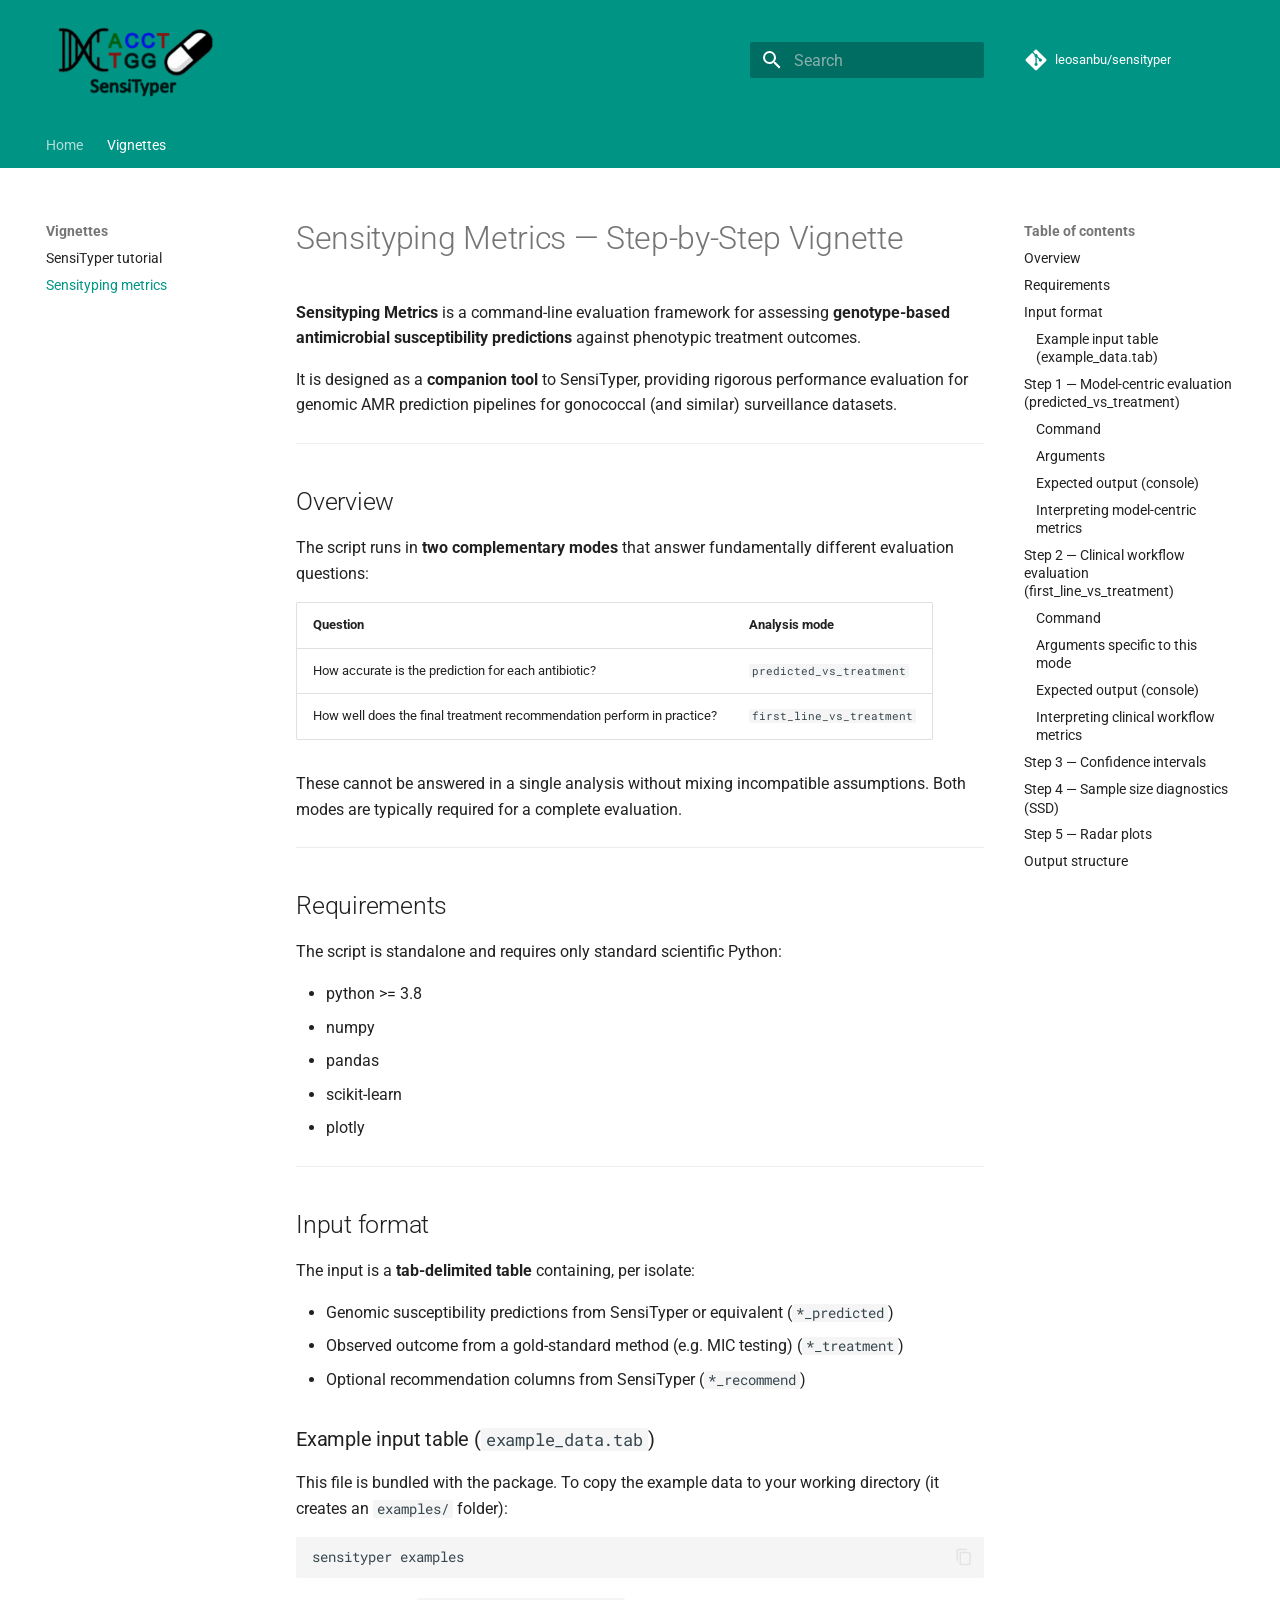
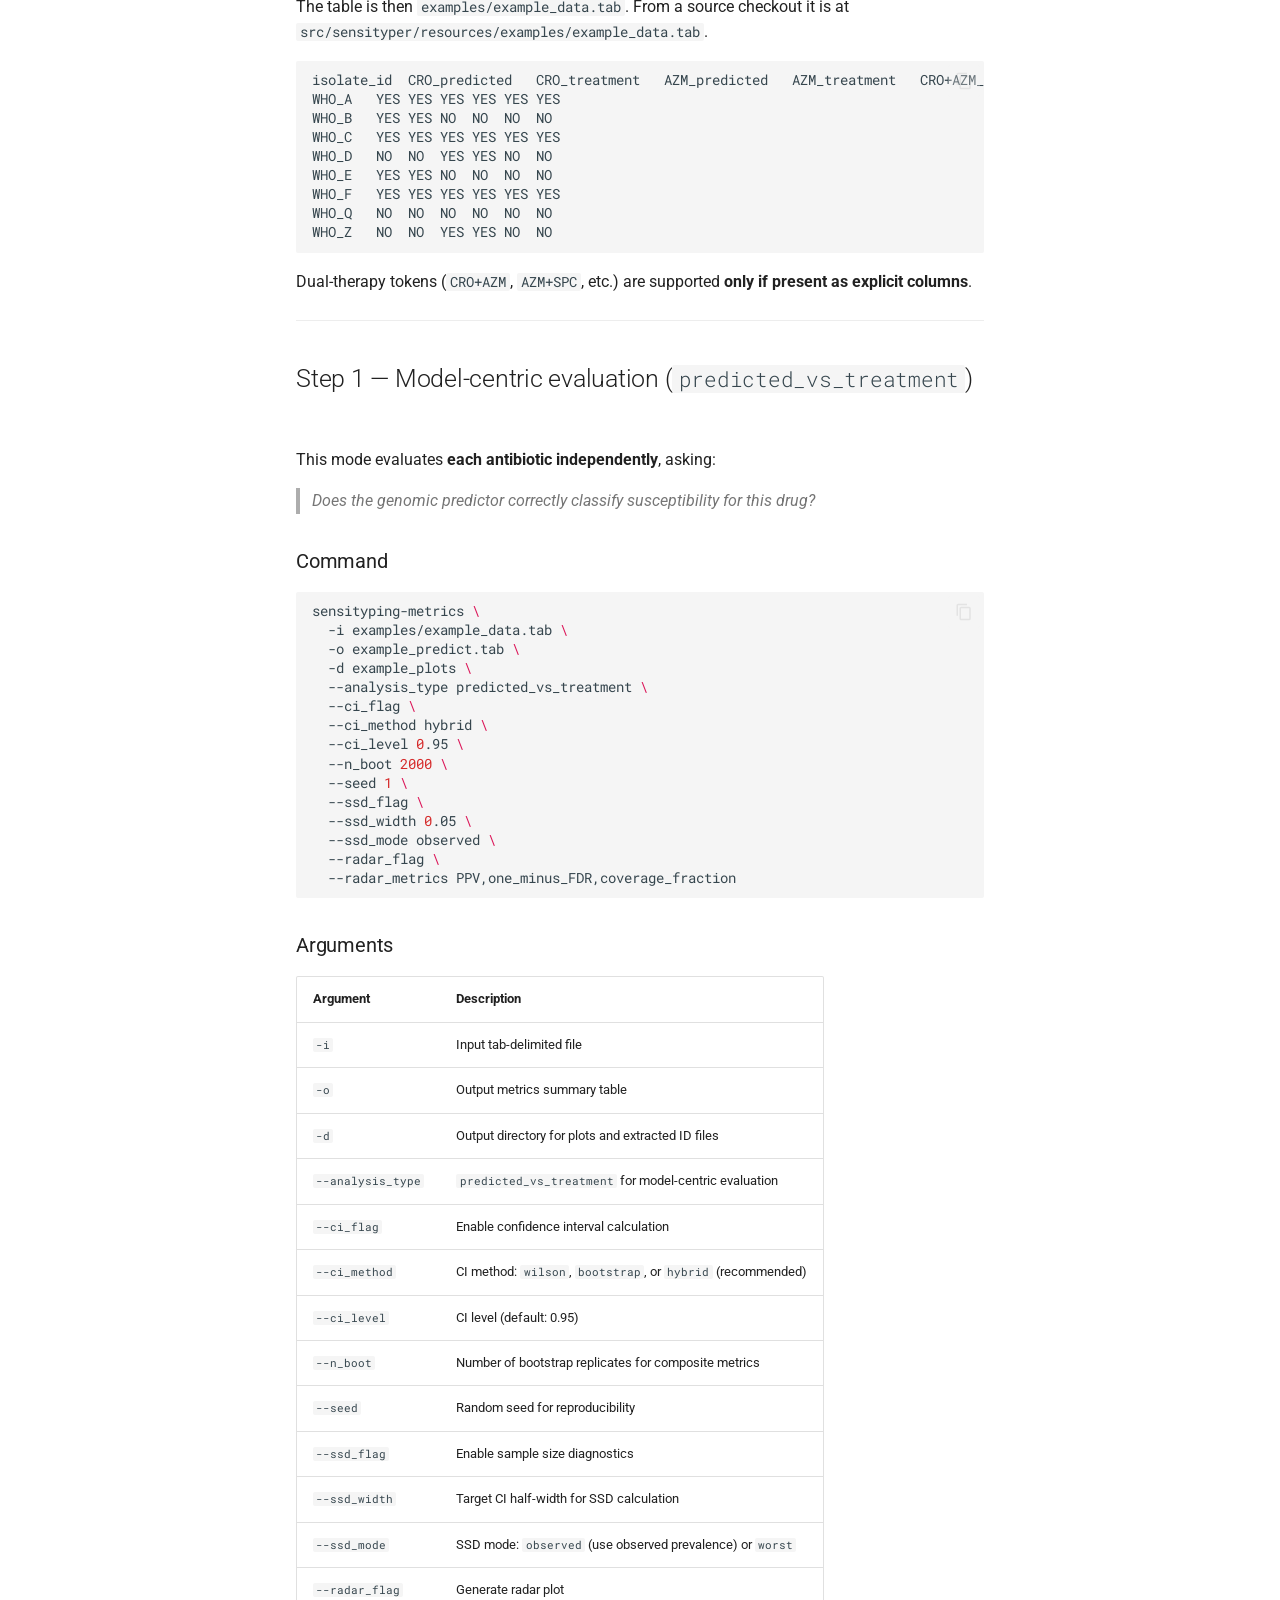
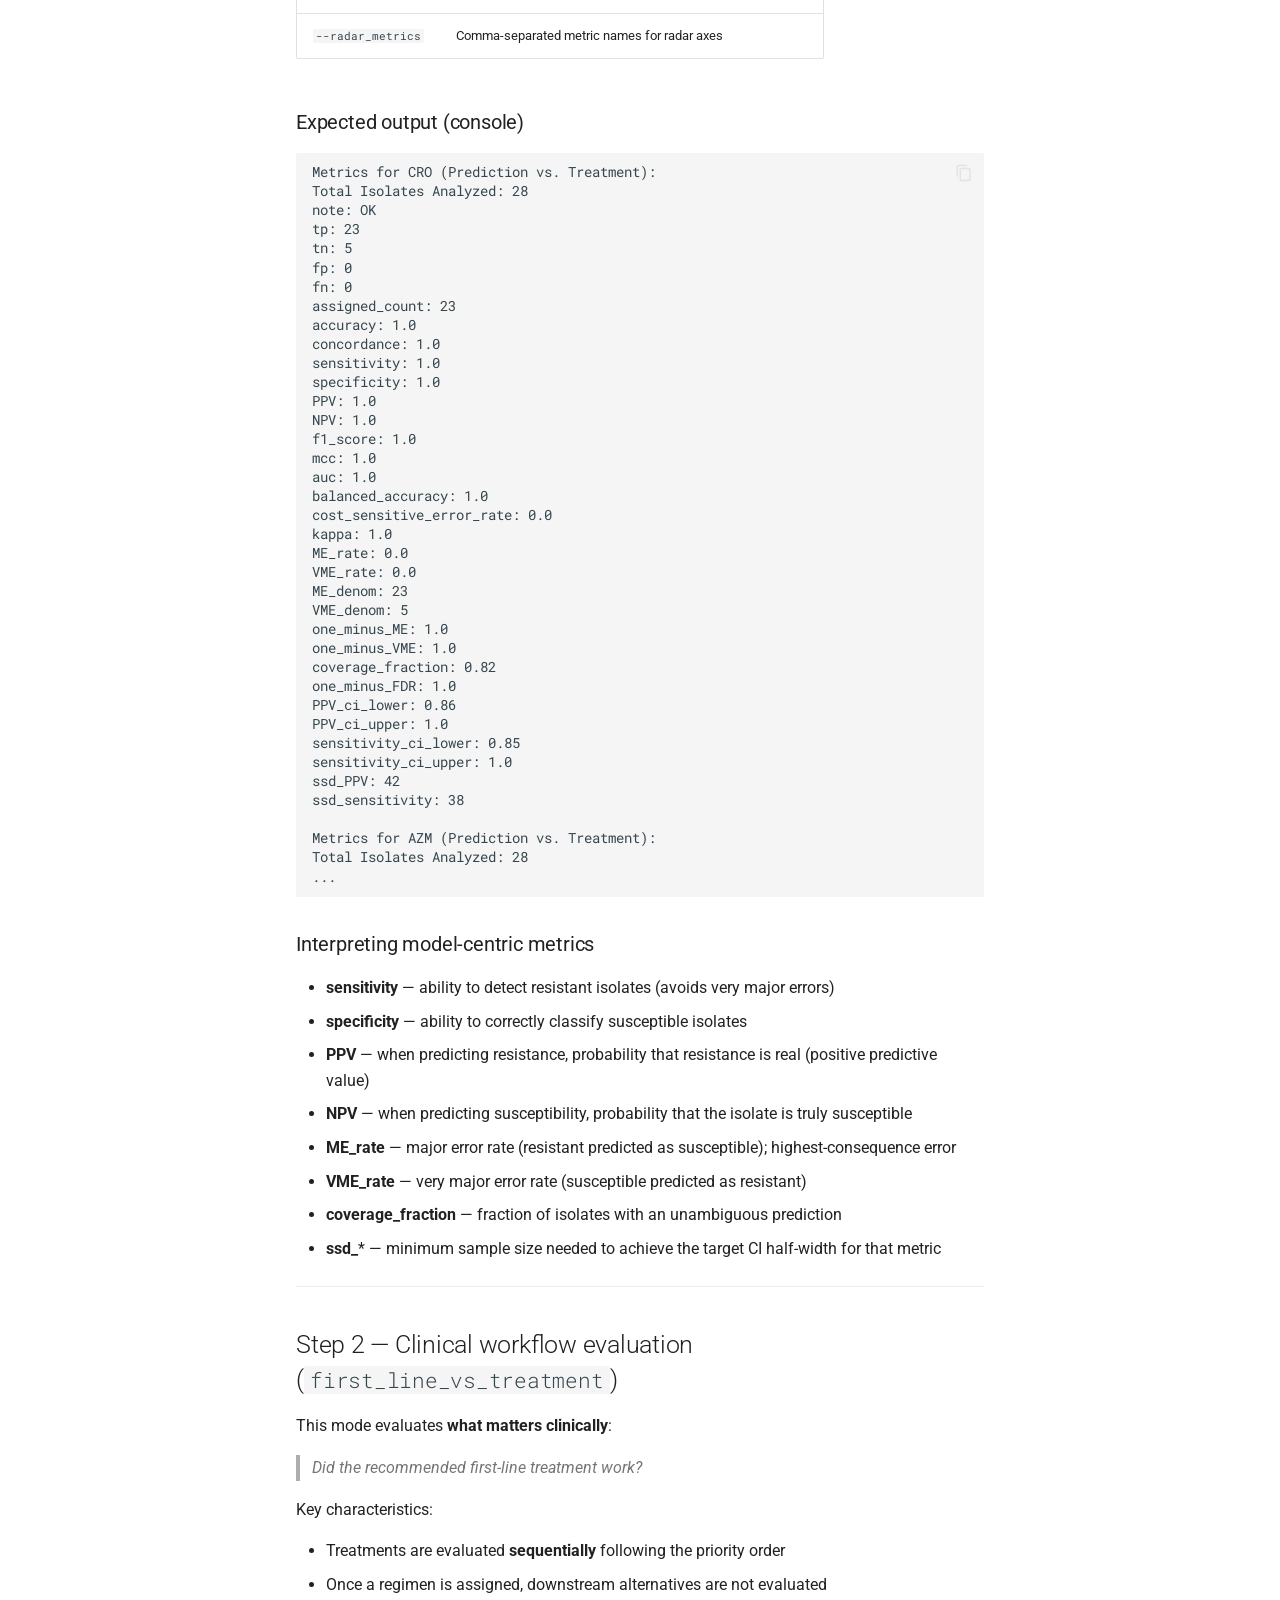
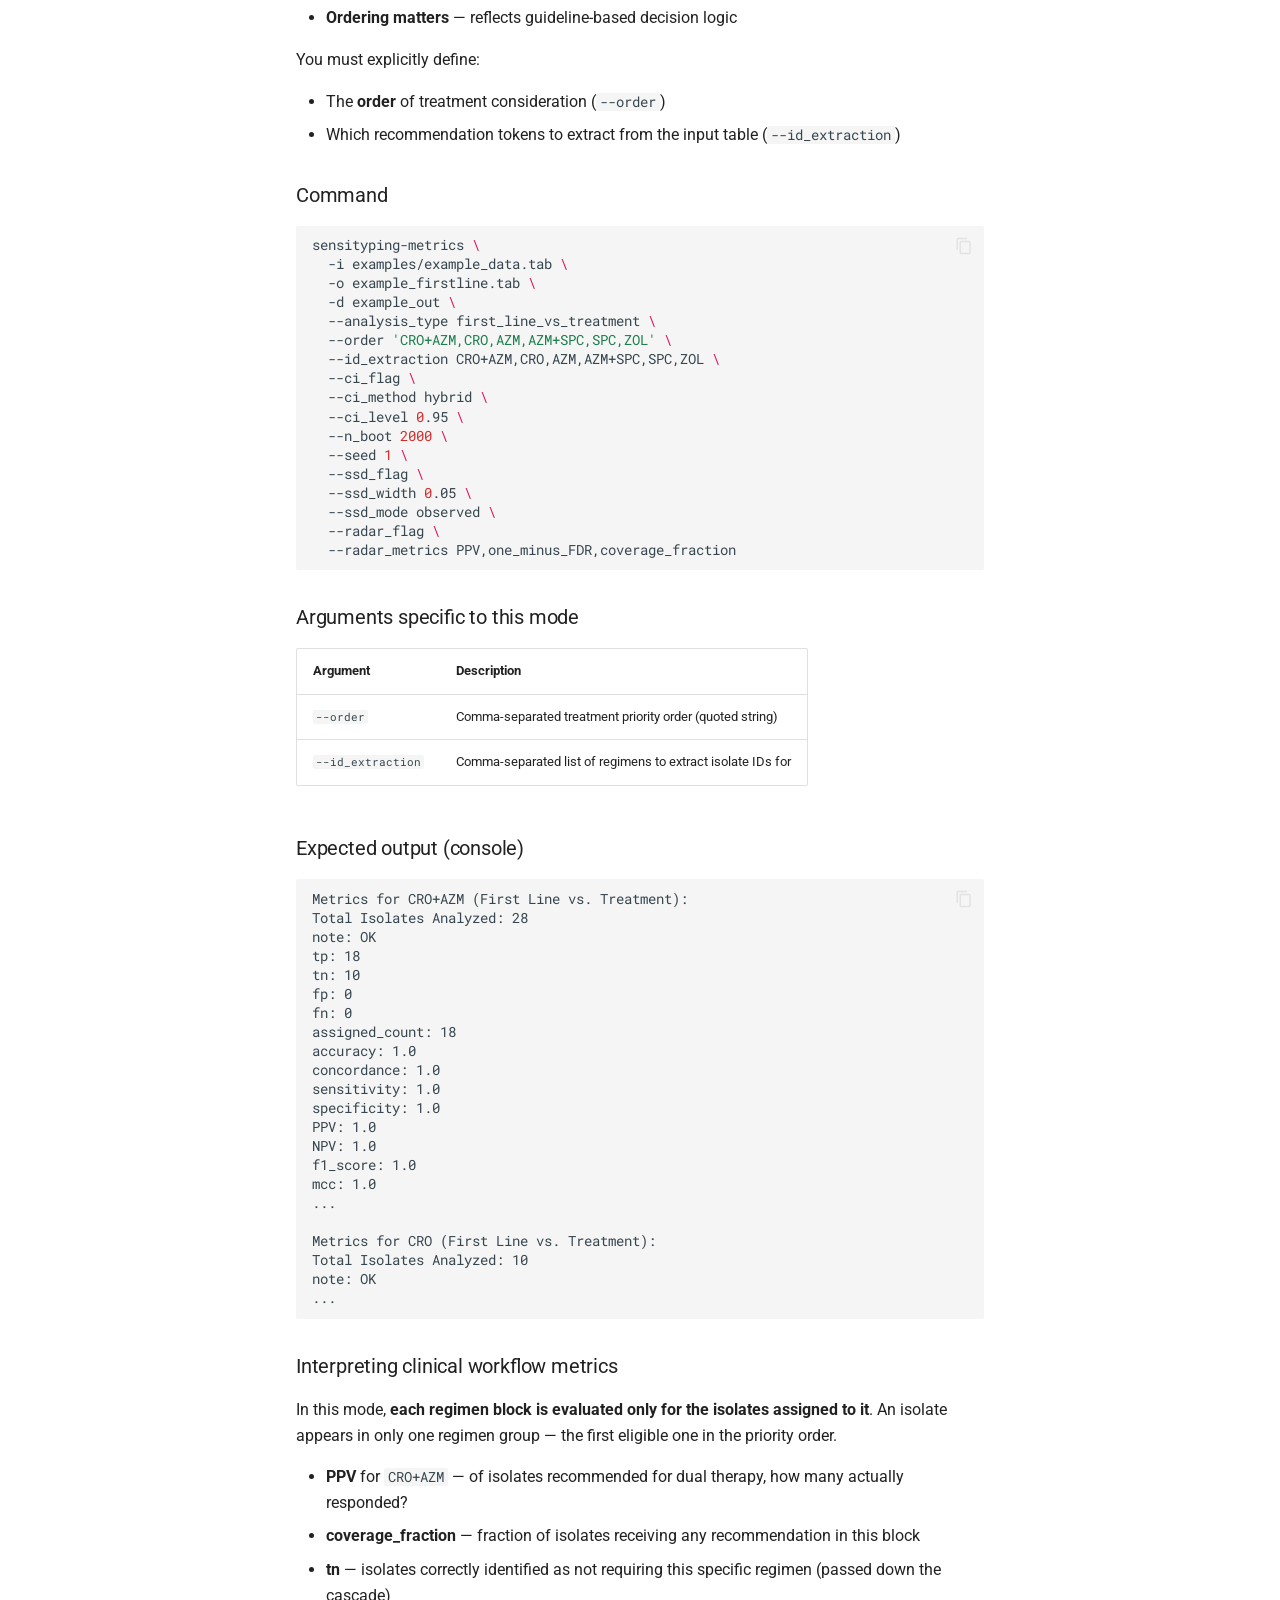
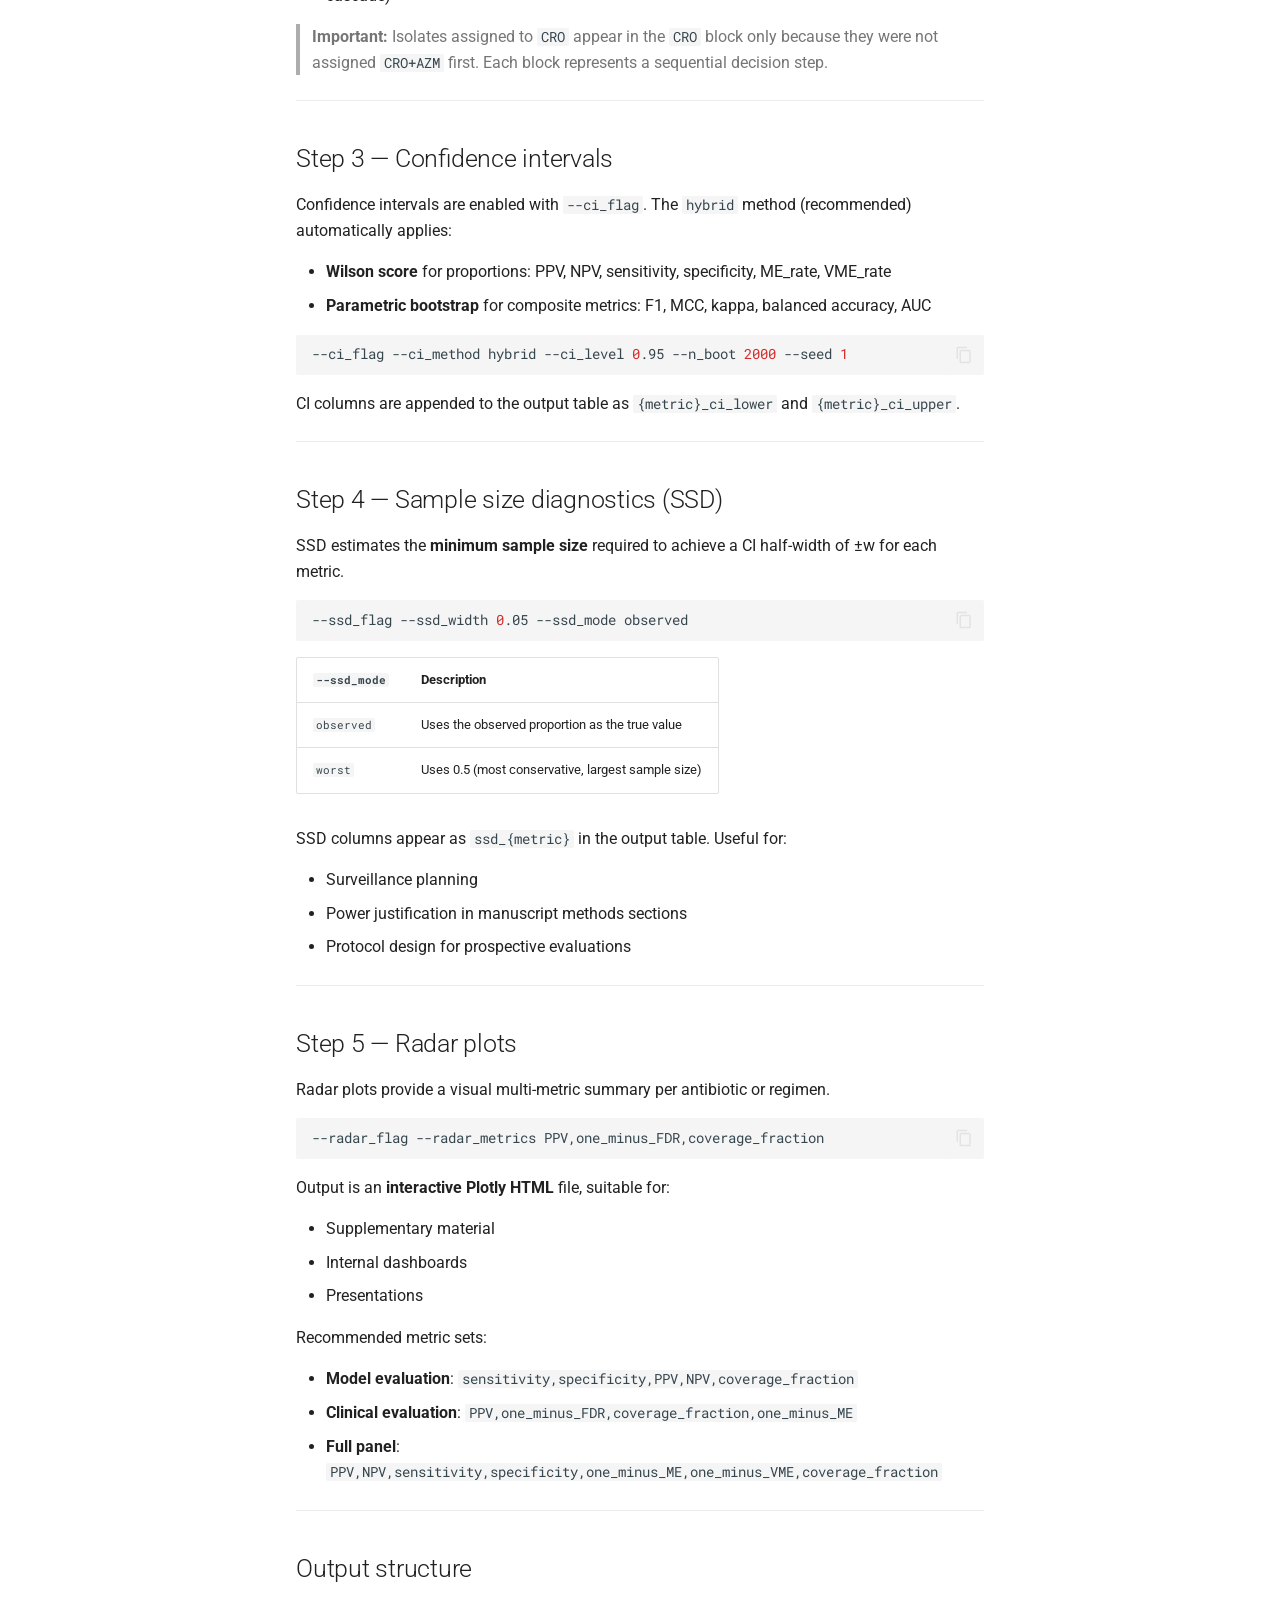
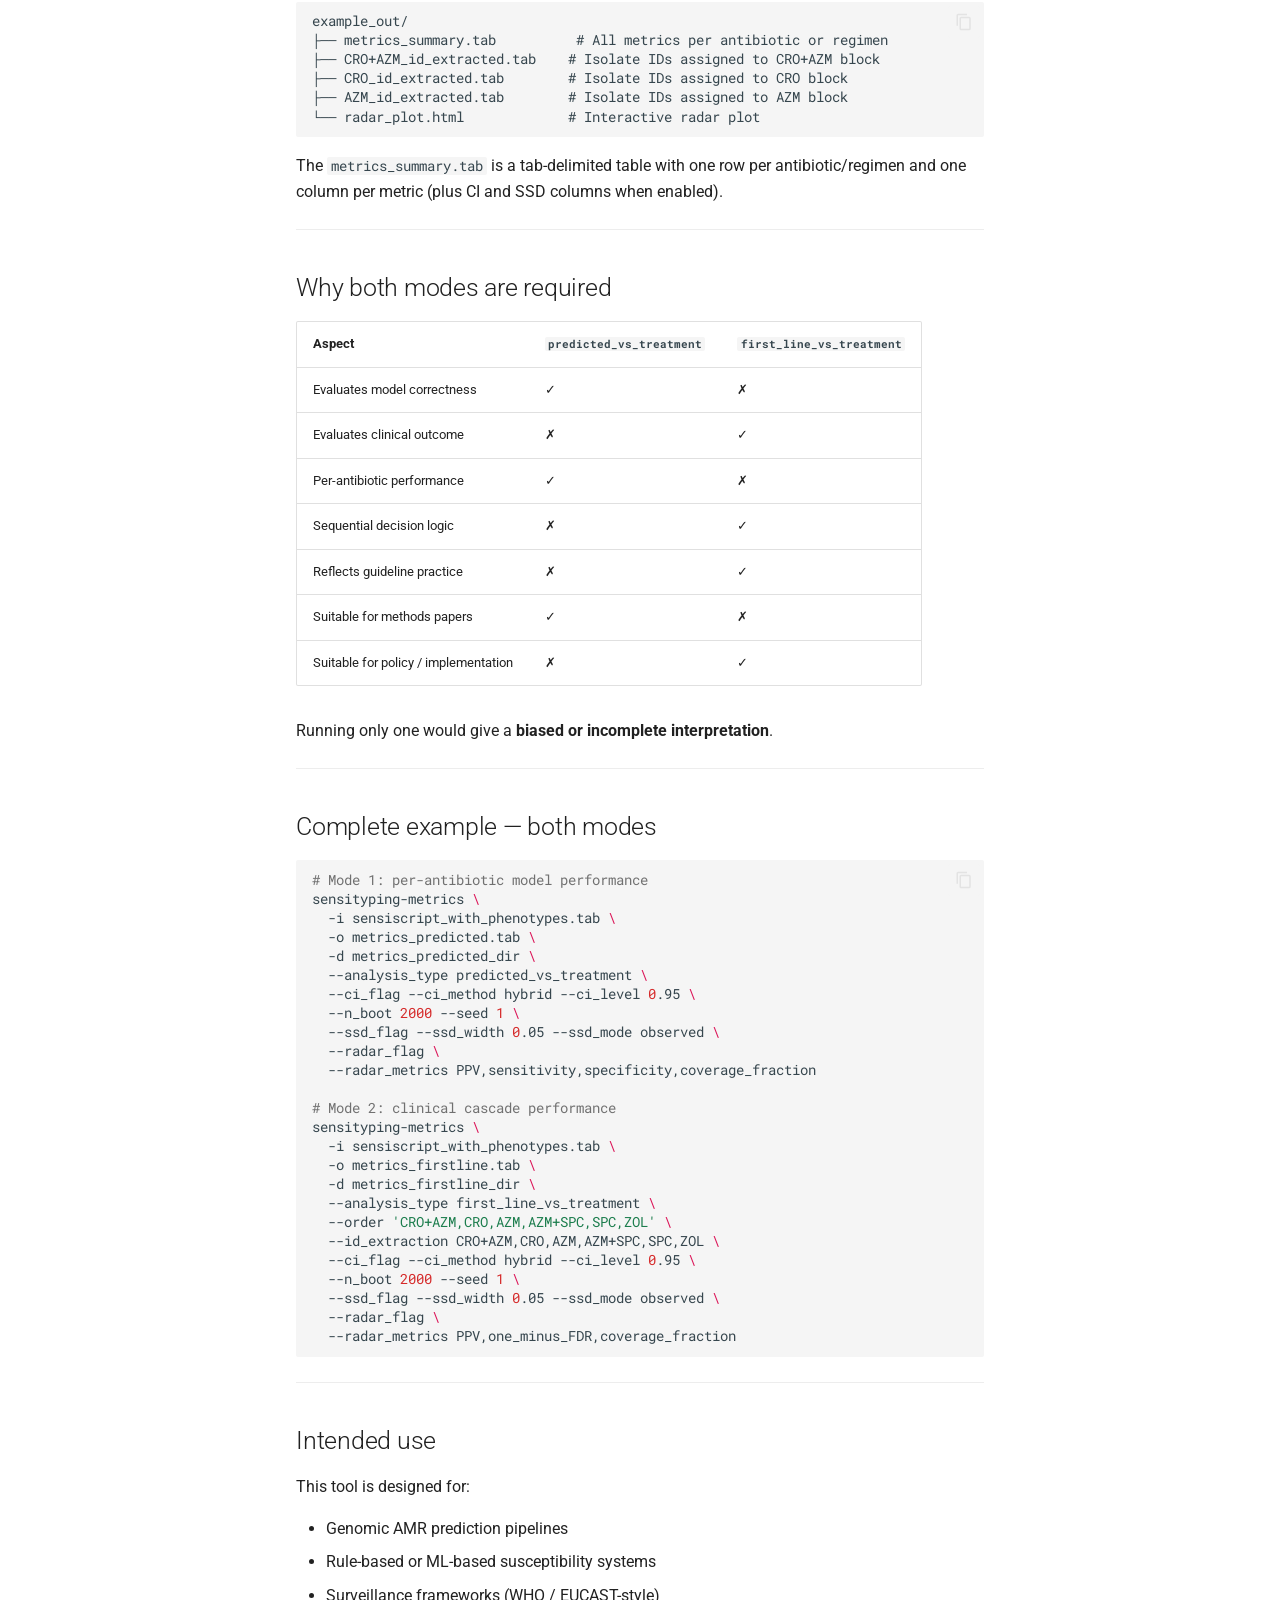
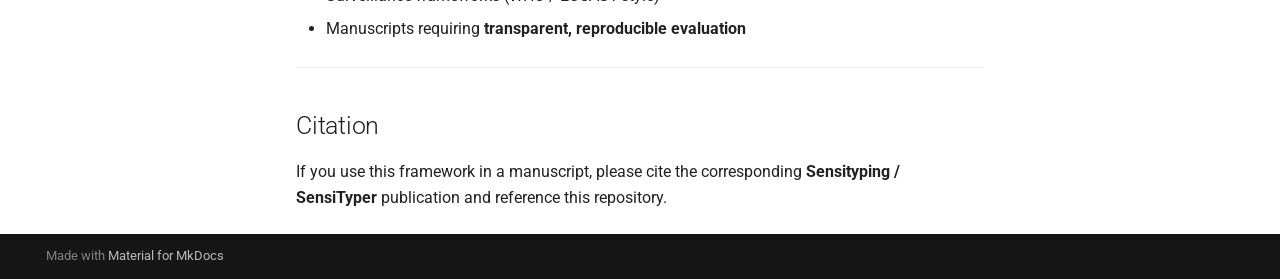
==== commit c4667fb6: "Deployed f1a21d3 with MkDocs version: 1.6.1" ====
--- a/metrics/index.html
+++ b/metrics/index.html
@@ -1064,7 +1064,7 @@
 <h2 id="requirements">Requirements<a class="headerlink" href="#requirements" title="Permanent link">&para;</a></h2>
 <p>The script is standalone and requires only standard scientific Python:</p>
 <ul>
-<li>python &gt;= 3.6</li>
+<li>python &gt;= 3.8</li>
 <li>numpy</li>
 <li>pandas</li>
 <li>scikit-learn</li>
@@ -1079,15 +1079,19 @@
 <li>Optional recommendation columns from SensiTyper (<code>*_recommend</code>)</li>
 </ul>
 <h3 id="example-input-table-example_datatab">Example input table (<code>example_data.tab</code>)<a class="headerlink" href="#example-input-table-example_datatab" title="Permanent link">&para;</a></h3>
-<div class="highlight"><pre><span></span><code><a id="__codelineno-0-1" name="__codelineno-0-1" href="#__codelineno-0-1"></a>isolate_id  CRO_predicted   CRO_treatment   AZM_predicted   AZM_treatment   CRO+AZM_recommend   CRO+AZM_treatment
-<a id="__codelineno-0-2" name="__codelineno-0-2" href="#__codelineno-0-2"></a>WHO_A   YES YES YES YES YES YES
-<a id="__codelineno-0-3" name="__codelineno-0-3" href="#__codelineno-0-3"></a>WHO_B   YES YES NO  NO  NO  NO
-<a id="__codelineno-0-4" name="__codelineno-0-4" href="#__codelineno-0-4"></a>WHO_C   YES YES YES YES YES YES
-<a id="__codelineno-0-5" name="__codelineno-0-5" href="#__codelineno-0-5"></a>WHO_D   NO  NO  YES YES NO  NO
-<a id="__codelineno-0-6" name="__codelineno-0-6" href="#__codelineno-0-6"></a>WHO_E   YES YES NO  NO  NO  NO
-<a id="__codelineno-0-7" name="__codelineno-0-7" href="#__codelineno-0-7"></a>WHO_F   YES YES YES YES YES YES
-<a id="__codelineno-0-8" name="__codelineno-0-8" href="#__codelineno-0-8"></a>WHO_Q   NO  NO  NO  NO  NO  NO
-<a id="__codelineno-0-9" name="__codelineno-0-9" href="#__codelineno-0-9"></a>WHO_Z   NO  NO  YES YES NO  NO
+<p>This file is bundled with the package. To copy the example data to your working directory (it creates an <code>examples/</code> folder):</p>
+<div class="highlight"><pre><span></span><code><a id="__codelineno-0-1" name="__codelineno-0-1" href="#__codelineno-0-1"></a>sensityper<span class="w"> </span>examples
+</code></pre></div>
+<p>The table is then <code>examples/example_data.tab</code>. From a source checkout it is at <code>src/sensityper/resources/examples/example_data.tab</code>.</p>
+<div class="highlight"><pre><span></span><code><a id="__codelineno-1-1" name="__codelineno-1-1" href="#__codelineno-1-1"></a>isolate_id  CRO_predicted   CRO_treatment   AZM_predicted   AZM_treatment   CRO+AZM_recommend   CRO+AZM_treatment
+<a id="__codelineno-1-2" name="__codelineno-1-2" href="#__codelineno-1-2"></a>WHO_A   YES YES YES YES YES YES
+<a id="__codelineno-1-3" name="__codelineno-1-3" href="#__codelineno-1-3"></a>WHO_B   YES YES NO  NO  NO  NO
+<a id="__codelineno-1-4" name="__codelineno-1-4" href="#__codelineno-1-4"></a>WHO_C   YES YES YES YES YES YES
+<a id="__codelineno-1-5" name="__codelineno-1-5" href="#__codelineno-1-5"></a>WHO_D   NO  NO  YES YES NO  NO
+<a id="__codelineno-1-6" name="__codelineno-1-6" href="#__codelineno-1-6"></a>WHO_E   YES YES NO  NO  NO  NO
+<a id="__codelineno-1-7" name="__codelineno-1-7" href="#__codelineno-1-7"></a>WHO_F   YES YES YES YES YES YES
+<a id="__codelineno-1-8" name="__codelineno-1-8" href="#__codelineno-1-8"></a>WHO_Q   NO  NO  NO  NO  NO  NO
+<a id="__codelineno-1-9" name="__codelineno-1-9" href="#__codelineno-1-9"></a>WHO_Z   NO  NO  YES YES NO  NO
 </code></pre></div>
 <p>Dual-therapy tokens (<code>CRO+AZM</code>, <code>AZM+SPC</code>, etc.) are supported <strong>only if present as explicit columns</strong>.</p>
 <hr />
@@ -1097,21 +1101,21 @@
 <p><em>Does the genomic predictor correctly classify susceptibility for this drug?</em></p>
 </blockquote>
 <h3 id="command">Command<a class="headerlink" href="#command" title="Permanent link">&para;</a></h3>
-<div class="highlight"><pre><span></span><code><a id="__codelineno-1-1" name="__codelineno-1-1" href="#__codelineno-1-1"></a>python<span class="w"> </span>sensityping_metrics.py<span class="w"> </span><span class="se">\</span>
-<a id="__codelineno-1-2" name="__codelineno-1-2" href="#__codelineno-1-2"></a><span class="w">  </span>-i<span class="w"> </span>example_data.tab<span class="w"> </span><span class="se">\</span>
-<a id="__codelineno-1-3" name="__codelineno-1-3" href="#__codelineno-1-3"></a><span class="w">  </span>-o<span class="w"> </span>example_predict.tab<span class="w"> </span><span class="se">\</span>
-<a id="__codelineno-1-4" name="__codelineno-1-4" href="#__codelineno-1-4"></a><span class="w">  </span>-d<span class="w"> </span>example_plots<span class="w"> </span><span class="se">\</span>
-<a id="__codelineno-1-5" name="__codelineno-1-5" href="#__codelineno-1-5"></a><span class="w">  </span>--analysis_type<span class="w"> </span>predicted_vs_treatment<span class="w"> </span><span class="se">\</span>
-<a id="__codelineno-1-6" name="__codelineno-1-6" href="#__codelineno-1-6"></a><span class="w">  </span>--ci_flag<span class="w"> </span><span class="se">\</span>
-<a id="__codelineno-1-7" name="__codelineno-1-7" href="#__codelineno-1-7"></a><span class="w">  </span>--ci_method<span class="w"> </span>hybrid<span class="w"> </span><span class="se">\</span>
-<a id="__codelineno-1-8" name="__codelineno-1-8" href="#__codelineno-1-8"></a><span class="w">  </span>--ci_level<span class="w"> </span><span class="m">0</span>.95<span class="w"> </span><span class="se">\</span>
-<a id="__codelineno-1-9" name="__codelineno-1-9" href="#__codelineno-1-9"></a><span class="w">  </span>--n_boot<span class="w"> </span><span class="m">2000</span><span class="w"> </span><span class="se">\</span>
-<a id="__codelineno-1-10" name="__codelineno-1-10" href="#__codelineno-1-10"></a><span class="w">  </span>--seed<span class="w"> </span><span class="m">1</span><span class="w"> </span><span class="se">\</span>
-<a id="__codelineno-1-11" name="__codelineno-1-11" href="#__codelineno-1-11"></a><span class="w">  </span>--ssd_flag<span class="w"> </span><span class="se">\</span>
-<a id="__codelineno-1-12" name="__codelineno-1-12" href="#__codelineno-1-12"></a><span class="w">  </span>--ssd_width<span class="w"> </span><span class="m">0</span>.05<span class="w"> </span><span class="se">\</span>
-<a id="__codelineno-1-13" name="__codelineno-1-13" href="#__codelineno-1-13"></a><span class="w">  </span>--ssd_mode<span class="w"> </span>observed<span class="w"> </span><span class="se">\</span>
-<a id="__codelineno-1-14" name="__codelineno-1-14" href="#__codelineno-1-14"></a><span class="w">  </span>--radar_flag<span class="w"> </span><span class="se">\</span>
-<a id="__codelineno-1-15" name="__codelineno-1-15" href="#__codelineno-1-15"></a><span class="w">  </span>--radar_metrics<span class="w"> </span>PPV,one_minus_FDR,coverage_fraction
+<div class="highlight"><pre><span></span><code><a id="__codelineno-2-1" name="__codelineno-2-1" href="#__codelineno-2-1"></a>sensityping-metrics<span class="w"> </span><span class="se">\</span>
+<a id="__codelineno-2-2" name="__codelineno-2-2" href="#__codelineno-2-2"></a><span class="w">  </span>-i<span class="w"> </span>examples/example_data.tab<span class="w"> </span><span class="se">\</span>
+<a id="__codelineno-2-3" name="__codelineno-2-3" href="#__codelineno-2-3"></a><span class="w">  </span>-o<span class="w"> </span>example_predict.tab<span class="w"> </span><span class="se">\</span>
+<a id="__codelineno-2-4" name="__codelineno-2-4" href="#__codelineno-2-4"></a><span class="w">  </span>-d<span class="w"> </span>example_plots<span class="w"> </span><span class="se">\</span>
+<a id="__codelineno-2-5" name="__codelineno-2-5" href="#__codelineno-2-5"></a><span class="w">  </span>--analysis_type<span class="w"> </span>predicted_vs_treatment<span class="w"> </span><span class="se">\</span>
+<a id="__codelineno-2-6" name="__codelineno-2-6" href="#__codelineno-2-6"></a><span class="w">  </span>--ci_flag<span class="w"> </span><span class="se">\</span>
+<a id="__codelineno-2-7" name="__codelineno-2-7" href="#__codelineno-2-7"></a><span class="w">  </span>--ci_method<span class="w"> </span>hybrid<span class="w"> </span><span class="se">\</span>
+<a id="__codelineno-2-8" name="__codelineno-2-8" href="#__codelineno-2-8"></a><span class="w">  </span>--ci_level<span class="w"> </span><span class="m">0</span>.95<span class="w"> </span><span class="se">\</span>
+<a id="__codelineno-2-9" name="__codelineno-2-9" href="#__codelineno-2-9"></a><span class="w">  </span>--n_boot<span class="w"> </span><span class="m">2000</span><span class="w"> </span><span class="se">\</span>
+<a id="__codelineno-2-10" name="__codelineno-2-10" href="#__codelineno-2-10"></a><span class="w">  </span>--seed<span class="w"> </span><span class="m">1</span><span class="w"> </span><span class="se">\</span>
+<a id="__codelineno-2-11" name="__codelineno-2-11" href="#__codelineno-2-11"></a><span class="w">  </span>--ssd_flag<span class="w"> </span><span class="se">\</span>
+<a id="__codelineno-2-12" name="__codelineno-2-12" href="#__codelineno-2-12"></a><span class="w">  </span>--ssd_width<span class="w"> </span><span class="m">0</span>.05<span class="w"> </span><span class="se">\</span>
+<a id="__codelineno-2-13" name="__codelineno-2-13" href="#__codelineno-2-13"></a><span class="w">  </span>--ssd_mode<span class="w"> </span>observed<span class="w"> </span><span class="se">\</span>
+<a id="__codelineno-2-14" name="__codelineno-2-14" href="#__codelineno-2-14"></a><span class="w">  </span>--radar_flag<span class="w"> </span><span class="se">\</span>
+<a id="__codelineno-2-15" name="__codelineno-2-15" href="#__codelineno-2-15"></a><span class="w">  </span>--radar_metrics<span class="w"> </span>PPV,one_minus_FDR,coverage_fraction
 </code></pre></div>
 <h3 id="arguments">Arguments<a class="headerlink" href="#arguments" title="Permanent link">&para;</a></h3>
 <table>
@@ -1181,44 +1185,44 @@
 </tbody>
 </table>
 <h3 id="expected-output-console">Expected output (console)<a class="headerlink" href="#expected-output-console" title="Permanent link">&para;</a></h3>
-<div class="highlight"><pre><span></span><code><a id="__codelineno-2-1" name="__codelineno-2-1" href="#__codelineno-2-1"></a>Metrics for CRO (Prediction vs. Treatment):
-<a id="__codelineno-2-2" name="__codelineno-2-2" href="#__codelineno-2-2"></a>Total Isolates Analyzed: 28
-<a id="__codelineno-2-3" name="__codelineno-2-3" href="#__codelineno-2-3"></a>note: OK
-<a id="__codelineno-2-4" name="__codelineno-2-4" href="#__codelineno-2-4"></a>tp: 23
-<a id="__codelineno-2-5" name="__codelineno-2-5" href="#__codelineno-2-5"></a>tn: 5
-<a id="__codelineno-2-6" name="__codelineno-2-6" href="#__codelineno-2-6"></a>fp: 0
-<a id="__codelineno-2-7" name="__codelineno-2-7" href="#__codelineno-2-7"></a>fn: 0
-<a id="__codelineno-2-8" name="__codelineno-2-8" href="#__codelineno-2-8"></a>assigned_count: 23
-<a id="__codelineno-2-9" name="__codelineno-2-9" href="#__codelineno-2-9"></a>accuracy: 1.0
-<a id="__codelineno-2-10" name="__codelineno-2-10" href="#__codelineno-2-10"></a>concordance: 1.0
-<a id="__codelineno-2-11" name="__codelineno-2-11" href="#__codelineno-2-11"></a>sensitivity: 1.0
-<a id="__codelineno-2-12" name="__codelineno-2-12" href="#__codelineno-2-12"></a>specificity: 1.0
-<a id="__codelineno-2-13" name="__codelineno-2-13" href="#__codelineno-2-13"></a>PPV: 1.0
-<a id="__codelineno-2-14" name="__codelineno-2-14" href="#__codelineno-2-14"></a>NPV: 1.0
-<a id="__codelineno-2-15" name="__codelineno-2-15" href="#__codelineno-2-15"></a>f1_score: 1.0
-<a id="__codelineno-2-16" name="__codelineno-2-16" href="#__codelineno-2-16"></a>mcc: 1.0
-<a id="__codelineno-2-17" name="__codelineno-2-17" href="#__codelineno-2-17"></a>auc: 1.0
-<a id="__codelineno-2-18" name="__codelineno-2-18" href="#__codelineno-2-18"></a>balanced_accuracy: 1.0
-<a id="__codelineno-2-19" name="__codelineno-2-19" href="#__codelineno-2-19"></a>cost_sensitive_error_rate: 0.0
-<a id="__codelineno-2-20" name="__codelineno-2-20" href="#__codelineno-2-20"></a>kappa: 1.0
-<a id="__codelineno-2-21" name="__codelineno-2-21" href="#__codelineno-2-21"></a>ME_rate: 0.0
-<a id="__codelineno-2-22" name="__codelineno-2-22" href="#__codelineno-2-22"></a>VME_rate: 0.0
-<a id="__codelineno-2-23" name="__codelineno-2-23" href="#__codelineno-2-23"></a>ME_denom: 23
-<a id="__codelineno-2-24" name="__codelineno-2-24" href="#__codelineno-2-24"></a>VME_denom: 5
-<a id="__codelineno-2-25" name="__codelineno-2-25" href="#__codelineno-2-25"></a>one_minus_ME: 1.0
-<a id="__codelineno-2-26" name="__codelineno-2-26" href="#__codelineno-2-26"></a>one_minus_VME: 1.0
-<a id="__codelineno-2-27" name="__codelineno-2-27" href="#__codelineno-2-27"></a>coverage_fraction: 0.82
-<a id="__codelineno-2-28" name="__codelineno-2-28" href="#__codelineno-2-28"></a>one_minus_FDR: 1.0
-<a id="__codelineno-2-29" name="__codelineno-2-29" href="#__codelineno-2-29"></a>PPV_ci_lower: 0.86
-<a id="__codelineno-2-30" name="__codelineno-2-30" href="#__codelineno-2-30"></a>PPV_ci_upper: 1.0
-<a id="__codelineno-2-31" name="__codelineno-2-31" href="#__codelineno-2-31"></a>sensitivity_ci_lower: 0.85
-<a id="__codelineno-2-32" name="__codelineno-2-32" href="#__codelineno-2-32"></a>sensitivity_ci_upper: 1.0
-<a id="__codelineno-2-33" name="__codelineno-2-33" href="#__codelineno-2-33"></a>ssd_PPV: 42
-<a id="__codelineno-2-34" name="__codelineno-2-34" href="#__codelineno-2-34"></a>ssd_sensitivity: 38
-<a id="__codelineno-2-35" name="__codelineno-2-35" href="#__codelineno-2-35"></a>
-<a id="__codelineno-2-36" name="__codelineno-2-36" href="#__codelineno-2-36"></a>Metrics for AZM (Prediction vs. Treatment):
-<a id="__codelineno-2-37" name="__codelineno-2-37" href="#__codelineno-2-37"></a>Total Isolates Analyzed: 28
-<a id="__codelineno-2-38" name="__codelineno-2-38" href="#__codelineno-2-38"></a>...
+<div class="highlight"><pre><span></span><code><a id="__codelineno-3-1" name="__codelineno-3-1" href="#__codelineno-3-1"></a>Metrics for CRO (Prediction vs. Treatment):
+<a id="__codelineno-3-2" name="__codelineno-3-2" href="#__codelineno-3-2"></a>Total Isolates Analyzed: 28
+<a id="__codelineno-3-3" name="__codelineno-3-3" href="#__codelineno-3-3"></a>note: OK
+<a id="__codelineno-3-4" name="__codelineno-3-4" href="#__codelineno-3-4"></a>tp: 23
+<a id="__codelineno-3-5" name="__codelineno-3-5" href="#__codelineno-3-5"></a>tn: 5
+<a id="__codelineno-3-6" name="__codelineno-3-6" href="#__codelineno-3-6"></a>fp: 0
+<a id="__codelineno-3-7" name="__codelineno-3-7" href="#__codelineno-3-7"></a>fn: 0
+<a id="__codelineno-3-8" name="__codelineno-3-8" href="#__codelineno-3-8"></a>assigned_count: 23
+<a id="__codelineno-3-9" name="__codelineno-3-9" href="#__codelineno-3-9"></a>accuracy: 1.0
+<a id="__codelineno-3-10" name="__codelineno-3-10" href="#__codelineno-3-10"></a>concordance: 1.0
+<a id="__codelineno-3-11" name="__codelineno-3-11" href="#__codelineno-3-11"></a>sensitivity: 1.0
+<a id="__codelineno-3-12" name="__codelineno-3-12" href="#__codelineno-3-12"></a>specificity: 1.0
+<a id="__codelineno-3-13" name="__codelineno-3-13" href="#__codelineno-3-13"></a>PPV: 1.0
+<a id="__codelineno-3-14" name="__codelineno-3-14" href="#__codelineno-3-14"></a>NPV: 1.0
+<a id="__codelineno-3-15" name="__codelineno-3-15" href="#__codelineno-3-15"></a>f1_score: 1.0
+<a id="__codelineno-3-16" name="__codelineno-3-16" href="#__codelineno-3-16"></a>mcc: 1.0
+<a id="__codelineno-3-17" name="__codelineno-3-17" href="#__codelineno-3-17"></a>auc: 1.0
+<a id="__codelineno-3-18" name="__codelineno-3-18" href="#__codelineno-3-18"></a>balanced_accuracy: 1.0
+<a id="__codelineno-3-19" name="__codelineno-3-19" href="#__codelineno-3-19"></a>cost_sensitive_error_rate: 0.0
+<a id="__codelineno-3-20" name="__codelineno-3-20" href="#__codelineno-3-20"></a>kappa: 1.0
+<a id="__codelineno-3-21" name="__codelineno-3-21" href="#__codelineno-3-21"></a>ME_rate: 0.0
+<a id="__codelineno-3-22" name="__codelineno-3-22" href="#__codelineno-3-22"></a>VME_rate: 0.0
+<a id="__codelineno-3-23" name="__codelineno-3-23" href="#__codelineno-3-23"></a>ME_denom: 23
+<a id="__codelineno-3-24" name="__codelineno-3-24" href="#__codelineno-3-24"></a>VME_denom: 5
+<a id="__codelineno-3-25" name="__codelineno-3-25" href="#__codelineno-3-25"></a>one_minus_ME: 1.0
+<a id="__codelineno-3-26" name="__codelineno-3-26" href="#__codelineno-3-26"></a>one_minus_VME: 1.0
+<a id="__codelineno-3-27" name="__codelineno-3-27" href="#__codelineno-3-27"></a>coverage_fraction: 0.82
+<a id="__codelineno-3-28" name="__codelineno-3-28" href="#__codelineno-3-28"></a>one_minus_FDR: 1.0
+<a id="__codelineno-3-29" name="__codelineno-3-29" href="#__codelineno-3-29"></a>PPV_ci_lower: 0.86
+<a id="__codelineno-3-30" name="__codelineno-3-30" href="#__codelineno-3-30"></a>PPV_ci_upper: 1.0
+<a id="__codelineno-3-31" name="__codelineno-3-31" href="#__codelineno-3-31"></a>sensitivity_ci_lower: 0.85
+<a id="__codelineno-3-32" name="__codelineno-3-32" href="#__codelineno-3-32"></a>sensitivity_ci_upper: 1.0
+<a id="__codelineno-3-33" name="__codelineno-3-33" href="#__codelineno-3-33"></a>ssd_PPV: 42
+<a id="__codelineno-3-34" name="__codelineno-3-34" href="#__codelineno-3-34"></a>ssd_sensitivity: 38
+<a id="__codelineno-3-35" name="__codelineno-3-35" href="#__codelineno-3-35"></a>
+<a id="__codelineno-3-36" name="__codelineno-3-36" href="#__codelineno-3-36"></a>Metrics for AZM (Prediction vs. Treatment):
+<a id="__codelineno-3-37" name="__codelineno-3-37" href="#__codelineno-3-37"></a>Total Isolates Analyzed: 28
+<a id="__codelineno-3-38" name="__codelineno-3-38" href="#__codelineno-3-38"></a>...
 </code></pre></div>
 <h3 id="interpreting-model-centric-metrics">Interpreting model-centric metrics<a class="headerlink" href="#interpreting-model-centric-metrics" title="Permanent link">&para;</a></h3>
 <ul>
@@ -1249,23 +1253,23 @@
 <li>Which recommendation tokens to extract from the input table (<code>--id_extraction</code>)</li>
 </ul>
 <h3 id="command_1">Command<a class="headerlink" href="#command_1" title="Permanent link">&para;</a></h3>
-<div class="highlight"><pre><span></span><code><a id="__codelineno-3-1" name="__codelineno-3-1" href="#__codelineno-3-1"></a>python<span class="w"> </span>sensityping_metrics.py<span class="w"> </span><span class="se">\</span>
-<a id="__codelineno-3-2" name="__codelineno-3-2" href="#__codelineno-3-2"></a><span class="w">  </span>-i<span class="w"> </span>example_data.tab<span class="w"> </span><span class="se">\</span>
-<a id="__codelineno-3-3" name="__codelineno-3-3" href="#__codelineno-3-3"></a><span class="w">  </span>-o<span class="w"> </span>example_firstline.tab<span class="w"> </span><span class="se">\</span>
-<a id="__codelineno-3-4" name="__codelineno-3-4" href="#__codelineno-3-4"></a><span class="w">  </span>-d<span class="w"> </span>example_out<span class="w"> </span><span class="se">\</span>
-<a id="__codelineno-3-5" name="__codelineno-3-5" href="#__codelineno-3-5"></a><span class="w">  </span>--analysis_type<span class="w"> </span>first_line_vs_treatment<span class="w"> </span><span class="se">\</span>
-<a id="__codelineno-3-6" name="__codelineno-3-6" href="#__codelineno-3-6"></a><span class="w">  </span>--order<span class="w"> </span><span class="s1">'CRO+AZM,CRO,AZM,AZM+SPC,SPC,ZOL'</span><span class="w"> </span><span class="se">\</span>
-<a id="__codelineno-3-7" name="__codelineno-3-7" href="#__codelineno-3-7"></a><span class="w">  </span>--id_extraction<span class="w"> </span>CRO+AZM,CRO,AZM,AZM+SPC,SPC,ZOL<span class="w"> </span><span class="se">\</span>
-<a id="__codelineno-3-8" name="__codelineno-3-8" href="#__codelineno-3-8"></a><span class="w">  </span>--ci_flag<span class="w"> </span><span class="se">\</span>
-<a id="__codelineno-3-9" name="__codelineno-3-9" href="#__codelineno-3-9"></a><span class="w">  </span>--ci_method<span class="w"> </span>hybrid<span class="w"> </span><span class="se">\</span>
-<a id="__codelineno-3-10" name="__codelineno-3-10" href="#__codelineno-3-10"></a><span class="w">  </span>--ci_level<span class="w"> </span><span class="m">0</span>.95<span class="w"> </span><span class="se">\</span>
-<a id="__codelineno-3-11" name="__codelineno-3-11" href="#__codelineno-3-11"></a><span class="w">  </span>--n_boot<span class="w"> </span><span class="m">2000</span><span class="w"> </span><span class="se">\</span>
-<a id="__codelineno-3-12" name="__codelineno-3-12" href="#__codelineno-3-12"></a><span class="w">  </span>--seed<span class="w"> </span><span class="m">1</span><span class="w"> </span><span class="se">\</span>
-<a id="__codelineno-3-13" name="__codelineno-3-13" href="#__codelineno-3-13"></a><span class="w">  </span>--ssd_flag<span class="w"> </span><span class="se">\</span>
-<a id="__codelineno-3-14" name="__codelineno-3-14" href="#__codelineno-3-14"></a><span class="w">  </span>--ssd_width<span class="w"> </span><span class="m">0</span>.05<span class="w"> </span><span class="se">\</span>
-<a id="__codelineno-3-15" name="__codelineno-3-15" href="#__codelineno-3-15"></a><span class="w">  </span>--ssd_mode<span class="w"> </span>observed<span class="w"> </span><span class="se">\</span>
-<a id="__codelineno-3-16" name="__codelineno-3-16" href="#__codelineno-3-16"></a><span class="w">  </span>--radar_flag<span class="w"> </span><span class="se">\</span>
-<a id="__codelineno-3-17" name="__codelineno-3-17" href="#__codelineno-3-17"></a><span class="w">  </span>--radar_metrics<span class="w"> </span>PPV,one_minus_FDR,coverage_fraction
+<div class="highlight"><pre><span></span><code><a id="__codelineno-4-1" name="__codelineno-4-1" href="#__codelineno-4-1"></a>sensityping-metrics<span class="w"> </span><span class="se">\</span>
+<a id="__codelineno-4-2" name="__codelineno-4-2" href="#__codelineno-4-2"></a><span class="w">  </span>-i<span class="w"> </span>examples/example_data.tab<span class="w"> </span><span class="se">\</span>
+<a id="__codelineno-4-3" name="__codelineno-4-3" href="#__codelineno-4-3"></a><span class="w">  </span>-o<span class="w"> </span>example_firstline.tab<span class="w"> </span><span class="se">\</span>
+<a id="__codelineno-4-4" name="__codelineno-4-4" href="#__codelineno-4-4"></a><span class="w">  </span>-d<span class="w"> </span>example_out<span class="w"> </span><span class="se">\</span>
+<a id="__codelineno-4-5" name="__codelineno-4-5" href="#__codelineno-4-5"></a><span class="w">  </span>--analysis_type<span class="w"> </span>first_line_vs_treatment<span class="w"> </span><span class="se">\</span>
+<a id="__codelineno-4-6" name="__codelineno-4-6" href="#__codelineno-4-6"></a><span class="w">  </span>--order<span class="w"> </span><span class="s1">'CRO+AZM,CRO,AZM,AZM+SPC,SPC,ZOL'</span><span class="w"> </span><span class="se">\</span>
+<a id="__codelineno-4-7" name="__codelineno-4-7" href="#__codelineno-4-7"></a><span class="w">  </span>--id_extraction<span class="w"> </span>CRO+AZM,CRO,AZM,AZM+SPC,SPC,ZOL<span class="w"> </span><span class="se">\</span>
+<a id="__codelineno-4-8" name="__codelineno-4-8" href="#__codelineno-4-8"></a><span class="w">  </span>--ci_flag<span class="w"> </span><span class="se">\</span>
+<a id="__codelineno-4-9" name="__codelineno-4-9" href="#__codelineno-4-9"></a><span class="w">  </span>--ci_method<span class="w"> </span>hybrid<span class="w"> </span><span class="se">\</span>
+<a id="__codelineno-4-10" name="__codelineno-4-10" href="#__codelineno-4-10"></a><span class="w">  </span>--ci_level<span class="w"> </span><span class="m">0</span>.95<span class="w"> </span><span class="se">\</span>
+<a id="__codelineno-4-11" name="__codelineno-4-11" href="#__codelineno-4-11"></a><span class="w">  </span>--n_boot<span class="w"> </span><span class="m">2000</span><span class="w"> </span><span class="se">\</span>
+<a id="__codelineno-4-12" name="__codelineno-4-12" href="#__codelineno-4-12"></a><span class="w">  </span>--seed<span class="w"> </span><span class="m">1</span><span class="w"> </span><span class="se">\</span>
+<a id="__codelineno-4-13" name="__codelineno-4-13" href="#__codelineno-4-13"></a><span class="w">  </span>--ssd_flag<span class="w"> </span><span class="se">\</span>
+<a id="__codelineno-4-14" name="__codelineno-4-14" href="#__codelineno-4-14"></a><span class="w">  </span>--ssd_width<span class="w"> </span><span class="m">0</span>.05<span class="w"> </span><span class="se">\</span>
+<a id="__codelineno-4-15" name="__codelineno-4-15" href="#__codelineno-4-15"></a><span class="w">  </span>--ssd_mode<span class="w"> </span>observed<span class="w"> </span><span class="se">\</span>
+<a id="__codelineno-4-16" name="__codelineno-4-16" href="#__codelineno-4-16"></a><span class="w">  </span>--radar_flag<span class="w"> </span><span class="se">\</span>
+<a id="__codelineno-4-17" name="__codelineno-4-17" href="#__codelineno-4-17"></a><span class="w">  </span>--radar_metrics<span class="w"> </span>PPV,one_minus_FDR,coverage_fraction
 </code></pre></div>
 <h3 id="arguments-specific-to-this-mode">Arguments specific to this mode<a class="headerlink" href="#arguments-specific-to-this-mode" title="Permanent link">&para;</a></h3>
 <table>
@@ -1287,28 +1291,28 @@
 </tbody>
 </table>
 <h3 id="expected-output-console_1">Expected output (console)<a class="headerlink" href="#expected-output-console_1" title="Permanent link">&para;</a></h3>
-<div class="highlight"><pre><span></span><code><a id="__codelineno-4-1" name="__codelineno-4-1" href="#__codelineno-4-1"></a>Metrics for CRO+AZM (First Line vs. Treatment):
-<a id="__codelineno-4-2" name="__codelineno-4-2" href="#__codelineno-4-2"></a>Total Isolates Analyzed: 28
-<a id="__codelineno-4-3" name="__codelineno-4-3" href="#__codelineno-4-3"></a>note: OK
-<a id="__codelineno-4-4" name="__codelineno-4-4" href="#__codelineno-4-4"></a>tp: 18
-<a id="__codelineno-4-5" name="__codelineno-4-5" href="#__codelineno-4-5"></a>tn: 10
-<a id="__codelineno-4-6" name="__codelineno-4-6" href="#__codelineno-4-6"></a>fp: 0
-<a id="__codelineno-4-7" name="__codelineno-4-7" href="#__codelineno-4-7"></a>fn: 0
-<a id="__codelineno-4-8" name="__codelineno-4-8" href="#__codelineno-4-8"></a>assigned_count: 18
-<a id="__codelineno-4-9" name="__codelineno-4-9" href="#__codelineno-4-9"></a>accuracy: 1.0
-<a id="__codelineno-4-10" name="__codelineno-4-10" href="#__codelineno-4-10"></a>concordance: 1.0
-<a id="__codelineno-4-11" name="__codelineno-4-11" href="#__codelineno-4-11"></a>sensitivity: 1.0
-<a id="__codelineno-4-12" name="__codelineno-4-12" href="#__codelineno-4-12"></a>specificity: 1.0
-<a id="__codelineno-4-13" name="__codelineno-4-13" href="#__codelineno-4-13"></a>PPV: 1.0
-<a id="__codelineno-4-14" name="__codelineno-4-14" href="#__codelineno-4-14"></a>NPV: 1.0
-<a id="__codelineno-4-15" name="__codelineno-4-15" href="#__codelineno-4-15"></a>f1_score: 1.0
-<a id="__codelineno-4-16" name="__codelineno-4-16" href="#__codelineno-4-16"></a>mcc: 1.0
-<a id="__codelineno-4-17" name="__codelineno-4-17" href="#__codelineno-4-17"></a>...
-<a id="__codelineno-4-18" name="__codelineno-4-18" href="#__codelineno-4-18"></a>
-<a id="__codelineno-4-19" name="__codelineno-4-19" href="#__codelineno-4-19"></a>Metrics for CRO (First Line vs. Treatment):
-<a id="__codelineno-4-20" name="__codelineno-4-20" href="#__codelineno-4-20"></a>Total Isolates Analyzed: 10
-<a id="__codelineno-4-21" name="__codelineno-4-21" href="#__codelineno-4-21"></a>note: OK
-<a id="__codelineno-4-22" name="__codelineno-4-22" href="#__codelineno-4-22"></a>...
+<div class="highlight"><pre><span></span><code><a id="__codelineno-5-1" name="__codelineno-5-1" href="#__codelineno-5-1"></a>Metrics for CRO+AZM (First Line vs. Treatment):
+<a id="__codelineno-5-2" name="__codelineno-5-2" href="#__codelineno-5-2"></a>Total Isolates Analyzed: 28
+<a id="__codelineno-5-3" name="__codelineno-5-3" href="#__codelineno-5-3"></a>note: OK
+<a id="__codelineno-5-4" name="__codelineno-5-4" href="#__codelineno-5-4"></a>tp: 18
+<a id="__codelineno-5-5" name="__codelineno-5-5" href="#__codelineno-5-5"></a>tn: 10
+<a id="__codelineno-5-6" name="__codelineno-5-6" href="#__codelineno-5-6"></a>fp: 0
+<a id="__codelineno-5-7" name="__codelineno-5-7" href="#__codelineno-5-7"></a>fn: 0
+<a id="__codelineno-5-8" name="__codelineno-5-8" href="#__codelineno-5-8"></a>assigned_count: 18
+<a id="__codelineno-5-9" name="__codelineno-5-9" href="#__codelineno-5-9"></a>accuracy: 1.0
+<a id="__codelineno-5-10" name="__codelineno-5-10" href="#__codelineno-5-10"></a>concordance: 1.0
+<a id="__codelineno-5-11" name="__codelineno-5-11" href="#__codelineno-5-11"></a>sensitivity: 1.0
+<a id="__codelineno-5-12" name="__codelineno-5-12" href="#__codelineno-5-12"></a>specificity: 1.0
+<a id="__codelineno-5-13" name="__codelineno-5-13" href="#__codelineno-5-13"></a>PPV: 1.0
+<a id="__codelineno-5-14" name="__codelineno-5-14" href="#__codelineno-5-14"></a>NPV: 1.0
+<a id="__codelineno-5-15" name="__codelineno-5-15" href="#__codelineno-5-15"></a>f1_score: 1.0
+<a id="__codelineno-5-16" name="__codelineno-5-16" href="#__codelineno-5-16"></a>mcc: 1.0
+<a id="__codelineno-5-17" name="__codelineno-5-17" href="#__codelineno-5-17"></a>...
+<a id="__codelineno-5-18" name="__codelineno-5-18" href="#__codelineno-5-18"></a>
+<a id="__codelineno-5-19" name="__codelineno-5-19" href="#__codelineno-5-19"></a>Metrics for CRO (First Line vs. Treatment):
+<a id="__codelineno-5-20" name="__codelineno-5-20" href="#__codelineno-5-20"></a>Total Isolates Analyzed: 10
+<a id="__codelineno-5-21" name="__codelineno-5-21" href="#__codelineno-5-21"></a>note: OK
+<a id="__codelineno-5-22" name="__codelineno-5-22" href="#__codelineno-5-22"></a>...
 </code></pre></div>
 <h3 id="interpreting-clinical-workflow-metrics">Interpreting clinical workflow metrics<a class="headerlink" href="#interpreting-clinical-workflow-metrics" title="Permanent link">&para;</a></h3>
 <p>In this mode, <strong>each regimen block is evaluated only for the isolates assigned to it</strong>. An isolate appears in only one regimen group — the first eligible one in the priority order.</p>
@@ -1327,13 +1331,13 @@
 <li><strong>Wilson score</strong> for proportions: PPV, NPV, sensitivity, specificity, ME_rate, VME_rate</li>
 <li><strong>Parametric bootstrap</strong> for composite metrics: F1, MCC, kappa, balanced accuracy, AUC</li>
 </ul>
-<div class="highlight"><pre><span></span><code><a id="__codelineno-5-1" name="__codelineno-5-1" href="#__codelineno-5-1"></a>--ci_flag<span class="w"> </span>--ci_method<span class="w"> </span>hybrid<span class="w"> </span>--ci_level<span class="w"> </span><span class="m">0</span>.95<span class="w"> </span>--n_boot<span class="w"> </span><span class="m">2000</span><span class="w"> </span>--seed<span class="w"> </span><span class="m">1</span>
+<div class="highlight"><pre><span></span><code><a id="__codelineno-6-1" name="__codelineno-6-1" href="#__codelineno-6-1"></a>--ci_flag<span class="w"> </span>--ci_method<span class="w"> </span>hybrid<span class="w"> </span>--ci_level<span class="w"> </span><span class="m">0</span>.95<span class="w"> </span>--n_boot<span class="w"> </span><span class="m">2000</span><span class="w"> </span>--seed<span class="w"> </span><span class="m">1</span>
 </code></pre></div>
 <p>CI columns are appended to the output table as <code>{metric}_ci_lower</code> and <code>{metric}_ci_upper</code>.</p>
 <hr />
 <h2 id="step-4-sample-size-diagnostics-ssd">Step 4 — Sample size diagnostics (SSD)<a class="headerlink" href="#step-4-sample-size-diagnostics-ssd" title="Permanent link">&para;</a></h2>
 <p>SSD estimates the <strong>minimum sample size</strong> required to achieve a CI half-width of ±w for each metric.</p>
-<div class="highlight"><pre><span></span><code><a id="__codelineno-6-1" name="__codelineno-6-1" href="#__codelineno-6-1"></a>--ssd_flag<span class="w"> </span>--ssd_width<span class="w"> </span><span class="m">0</span>.05<span class="w"> </span>--ssd_mode<span class="w"> </span>observed
+<div class="highlight"><pre><span></span><code><a id="__codelineno-7-1" name="__codelineno-7-1" href="#__codelineno-7-1"></a>--ssd_flag<span class="w"> </span>--ssd_width<span class="w"> </span><span class="m">0</span>.05<span class="w"> </span>--ssd_mode<span class="w"> </span>observed
 </code></pre></div>
 <table>
 <thead>
@@ -1362,7 +1366,7 @@
 <hr />
 <h2 id="step-5-radar-plots">Step 5 — Radar plots<a class="headerlink" href="#step-5-radar-plots" title="Permanent link">&para;</a></h2>
 <p>Radar plots provide a visual multi-metric summary per antibiotic or regimen.</p>
-<div class="highlight"><pre><span></span><code><a id="__codelineno-7-1" name="__codelineno-7-1" href="#__codelineno-7-1"></a>--radar_flag<span class="w"> </span>--radar_metrics<span class="w"> </span>PPV,one_minus_FDR,coverage_fraction
+<div class="highlight"><pre><span></span><code><a id="__codelineno-8-1" name="__codelineno-8-1" href="#__codelineno-8-1"></a>--radar_flag<span class="w"> </span>--radar_metrics<span class="w"> </span>PPV,one_minus_FDR,coverage_fraction
 </code></pre></div>
 <p>Output is an <strong>interactive Plotly HTML</strong> file, suitable for:</p>
 <ul>
@@ -1378,12 +1382,12 @@
 </ul>
 <hr />
 <h2 id="output-structure">Output structure<a class="headerlink" href="#output-structure" title="Permanent link">&para;</a></h2>
-<div class="highlight"><pre><span></span><code><a id="__codelineno-8-1" name="__codelineno-8-1" href="#__codelineno-8-1"></a>example_out/
-<a id="__codelineno-8-2" name="__codelineno-8-2" href="#__codelineno-8-2"></a>├── metrics_summary.tab          # All metrics per antibiotic or regimen
-<a id="__codelineno-8-3" name="__codelineno-8-3" href="#__codelineno-8-3"></a>├── CRO+AZM_id_extracted.tab    # Isolate IDs assigned to CRO+AZM block
-<a id="__codelineno-8-4" name="__codelineno-8-4" href="#__codelineno-8-4"></a>├── CRO_id_extracted.tab        # Isolate IDs assigned to CRO block
-<a id="__codelineno-8-5" name="__codelineno-8-5" href="#__codelineno-8-5"></a>├── AZM_id_extracted.tab        # Isolate IDs assigned to AZM block
-<a id="__codelineno-8-6" name="__codelineno-8-6" href="#__codelineno-8-6"></a>└── radar_plot.html             # Interactive radar plot
+<div class="highlight"><pre><span></span><code><a id="__codelineno-9-1" name="__codelineno-9-1" href="#__codelineno-9-1"></a>example_out/
+<a id="__codelineno-9-2" name="__codelineno-9-2" href="#__codelineno-9-2"></a>├── metrics_summary.tab          # All metrics per antibiotic or regimen
+<a id="__codelineno-9-3" name="__codelineno-9-3" href="#__codelineno-9-3"></a>├── CRO+AZM_id_extracted.tab    # Isolate IDs assigned to CRO+AZM block
+<a id="__codelineno-9-4" name="__codelineno-9-4" href="#__codelineno-9-4"></a>├── CRO_id_extracted.tab        # Isolate IDs assigned to CRO block
+<a id="__codelineno-9-5" name="__codelineno-9-5" href="#__codelineno-9-5"></a>├── AZM_id_extracted.tab        # Isolate IDs assigned to AZM block
+<a id="__codelineno-9-6" name="__codelineno-9-6" href="#__codelineno-9-6"></a>└── radar_plot.html             # Interactive radar plot
 </code></pre></div>
 <p>The <code>metrics_summary.tab</code> is a tab-delimited table with one row per antibiotic/regimen and one column per metric (plus CI and SSD columns when enabled).</p>
 <hr />
@@ -1437,31 +1441,31 @@
 <p>Running only one would give a <strong>biased or incomplete interpretation</strong>.</p>
 <hr />
 <h2 id="complete-example-both-modes">Complete example — both modes<a class="headerlink" href="#complete-example-both-modes" title="Permanent link">&para;</a></h2>
-<div class="highlight"><pre><span></span><code><a id="__codelineno-9-1" name="__codelineno-9-1" href="#__codelineno-9-1"></a><span class="c1"># Mode 1: per-antibiotic model performance</span>
-<a id="__codelineno-9-2" name="__codelineno-9-2" href="#__codelineno-9-2"></a>python<span class="w"> </span>sensityping_metrics.py<span class="w"> </span><span class="se">\</span>
-<a id="__codelineno-9-3" name="__codelineno-9-3" href="#__codelineno-9-3"></a><span class="w">  </span>-i<span class="w"> </span>sensiscript_with_phenotypes.tab<span class="w"> </span><span class="se">\</span>
-<a id="__codelineno-9-4" name="__codelineno-9-4" href="#__codelineno-9-4"></a><span class="w">  </span>-o<span class="w"> </span>metrics_predicted.tab<span class="w"> </span><span class="se">\</span>
-<a id="__codelineno-9-5" name="__codelineno-9-5" href="#__codelineno-9-5"></a><span class="w">  </span>-d<span class="w"> </span>metrics_predicted_dir<span class="w"> </span><span class="se">\</span>
-<a id="__codelineno-9-6" name="__codelineno-9-6" href="#__codelineno-9-6"></a><span class="w">  </span>--analysis_type<span class="w"> </span>predicted_vs_treatment<span class="w"> </span><span class="se">\</span>
-<a id="__codelineno-9-7" name="__codelineno-9-7" href="#__codelineno-9-7"></a><span class="w">  </span>--ci_flag<span class="w"> </span>--ci_method<span class="w"> </span>hybrid<span class="w"> </span>--ci_level<span class="w"> </span><span class="m">0</span>.95<span class="w"> </span><span class="se">\</span>
-<a id="__codelineno-9-8" name="__codelineno-9-8" href="#__codelineno-9-8"></a><span class="w">  </span>--n_boot<span class="w"> </span><span class="m">2000</span><span class="w"> </span>--seed<span class="w"> </span><span class="m">1</span><span class="w"> </span><span class="se">\</span>
-<a id="__codelineno-9-9" name="__codelineno-9-9" href="#__codelineno-9-9"></a><span class="w">  </span>--ssd_flag<span class="w"> </span>--ssd_width<span class="w"> </span><span class="m">0</span>.05<span class="w"> </span>--ssd_mode<span class="w"> </span>observed<span class="w"> </span><span class="se">\</span>
-<a id="__codelineno-9-10" name="__codelineno-9-10" href="#__codelineno-9-10"></a><span class="w">  </span>--radar_flag<span class="w"> </span><span class="se">\</span>
-<a id="__codelineno-9-11" name="__codelineno-9-11" href="#__codelineno-9-11"></a><span class="w">  </span>--radar_metrics<span class="w"> </span>PPV,sensitivity,specificity,coverage_fraction
-<a id="__codelineno-9-12" name="__codelineno-9-12" href="#__codelineno-9-12"></a>
-<a id="__codelineno-9-13" name="__codelineno-9-13" href="#__codelineno-9-13"></a><span class="c1"># Mode 2: clinical cascade performance</span>
-<a id="__codelineno-9-14" name="__codelineno-9-14" href="#__codelineno-9-14"></a>python<span class="w"> </span>sensityping_metrics.py<span class="w"> </span><span class="se">\</span>
-<a id="__codelineno-9-15" name="__codelineno-9-15" href="#__codelineno-9-15"></a><span class="w">  </span>-i<span class="w"> </span>sensiscript_with_phenotypes.tab<span class="w"> </span><span class="se">\</span>
-<a id="__codelineno-9-16" name="__codelineno-9-16" href="#__codelineno-9-16"></a><span class="w">  </span>-o<span class="w"> </span>metrics_firstline.tab<span class="w"> </span><span class="se">\</span>
-<a id="__codelineno-9-17" name="__codelineno-9-17" href="#__codelineno-9-17"></a><span class="w">  </span>-d<span class="w"> </span>metrics_firstline_dir<span class="w"> </span><span class="se">\</span>
-<a id="__codelineno-9-18" name="__codelineno-9-18" href="#__codelineno-9-18"></a><span class="w">  </span>--analysis_type<span class="w"> </span>first_line_vs_treatment<span class="w"> </span><span class="se">\</span>
-<a id="__codelineno-9-19" name="__codelineno-9-19" href="#__codelineno-9-19"></a><span class="w">  </span>--order<span class="w"> </span><span class="s1">'CRO+AZM,CRO,AZM,AZM+SPC,SPC,ZOL'</span><span class="w"> </span><span class="se">\</span>
-<a id="__codelineno-9-20" name="__codelineno-9-20" href="#__codelineno-9-20"></a><span class="w">  </span>--id_extraction<span class="w"> </span>CRO+AZM,CRO,AZM,AZM+SPC,SPC,ZOL<span class="w"> </span><span class="se">\</span>
-<a id="__codelineno-9-21" name="__codelineno-9-21" href="#__codelineno-9-21"></a><span class="w">  </span>--ci_flag<span class="w"> </span>--ci_method<span class="w"> </span>hybrid<span class="w"> </span>--ci_level<span class="w"> </span><span class="m">0</span>.95<span class="w"> </span><span class="se">\</span>
-<a id="__codelineno-9-22" name="__codelineno-9-22" href="#__codelineno-9-22"></a><span class="w">  </span>--n_boot<span class="w"> </span><span class="m">2000</span><span class="w"> </span>--seed<span class="w"> </span><span class="m">1</span><span class="w"> </span><span class="se">\</span>
-<a id="__codelineno-9-23" name="__codelineno-9-23" href="#__codelineno-9-23"></a><span class="w">  </span>--ssd_flag<span class="w"> </span>--ssd_width<span class="w"> </span><span class="m">0</span>.05<span class="w"> </span>--ssd_mode<span class="w"> </span>observed<span class="w"> </span><span class="se">\</span>
-<a id="__codelineno-9-24" name="__codelineno-9-24" href="#__codelineno-9-24"></a><span class="w">  </span>--radar_flag<span class="w"> </span><span class="se">\</span>
-<a id="__codelineno-9-25" name="__codelineno-9-25" href="#__codelineno-9-25"></a><span class="w">  </span>--radar_metrics<span class="w"> </span>PPV,one_minus_FDR,coverage_fraction
+<div class="highlight"><pre><span></span><code><a id="__codelineno-10-1" name="__codelineno-10-1" href="#__codelineno-10-1"></a><span class="c1"># Mode 1: per-antibiotic model performance</span>
+<a id="__codelineno-10-2" name="__codelineno-10-2" href="#__codelineno-10-2"></a>sensityping-metrics<span class="w"> </span><span class="se">\</span>
+<a id="__codelineno-10-3" name="__codelineno-10-3" href="#__codelineno-10-3"></a><span class="w">  </span>-i<span class="w"> </span>sensiscript_with_phenotypes.tab<span class="w"> </span><span class="se">\</span>
+<a id="__codelineno-10-4" name="__codelineno-10-4" href="#__codelineno-10-4"></a><span class="w">  </span>-o<span class="w"> </span>metrics_predicted.tab<span class="w"> </span><span class="se">\</span>
+<a id="__codelineno-10-5" name="__codelineno-10-5" href="#__codelineno-10-5"></a><span class="w">  </span>-d<span class="w"> </span>metrics_predicted_dir<span class="w"> </span><span class="se">\</span>
+<a id="__codelineno-10-6" name="__codelineno-10-6" href="#__codelineno-10-6"></a><span class="w">  </span>--analysis_type<span class="w"> </span>predicted_vs_treatment<span class="w"> </span><span class="se">\</span>
+<a id="__codelineno-10-7" name="__codelineno-10-7" href="#__codelineno-10-7"></a><span class="w">  </span>--ci_flag<span class="w"> </span>--ci_method<span class="w"> </span>hybrid<span class="w"> </span>--ci_level<span class="w"> </span><span class="m">0</span>.95<span class="w"> </span><span class="se">\</span>
+<a id="__codelineno-10-8" name="__codelineno-10-8" href="#__codelineno-10-8"></a><span class="w">  </span>--n_boot<span class="w"> </span><span class="m">2000</span><span class="w"> </span>--seed<span class="w"> </span><span class="m">1</span><span class="w"> </span><span class="se">\</span>
+<a id="__codelineno-10-9" name="__codelineno-10-9" href="#__codelineno-10-9"></a><span class="w">  </span>--ssd_flag<span class="w"> </span>--ssd_width<span class="w"> </span><span class="m">0</span>.05<span class="w"> </span>--ssd_mode<span class="w"> </span>observed<span class="w"> </span><span class="se">\</span>
+<a id="__codelineno-10-10" name="__codelineno-10-10" href="#__codelineno-10-10"></a><span class="w">  </span>--radar_flag<span class="w"> </span><span class="se">\</span>
+<a id="__codelineno-10-11" name="__codelineno-10-11" href="#__codelineno-10-11"></a><span class="w">  </span>--radar_metrics<span class="w"> </span>PPV,sensitivity,specificity,coverage_fraction
+<a id="__codelineno-10-12" name="__codelineno-10-12" href="#__codelineno-10-12"></a>
+<a id="__codelineno-10-13" name="__codelineno-10-13" href="#__codelineno-10-13"></a><span class="c1"># Mode 2: clinical cascade performance</span>
+<a id="__codelineno-10-14" name="__codelineno-10-14" href="#__codelineno-10-14"></a>sensityping-metrics<span class="w"> </span><span class="se">\</span>
+<a id="__codelineno-10-15" name="__codelineno-10-15" href="#__codelineno-10-15"></a><span class="w">  </span>-i<span class="w"> </span>sensiscript_with_phenotypes.tab<span class="w"> </span><span class="se">\</span>
+<a id="__codelineno-10-16" name="__codelineno-10-16" href="#__codelineno-10-16"></a><span class="w">  </span>-o<span class="w"> </span>metrics_firstline.tab<span class="w"> </span><span class="se">\</span>
+<a id="__codelineno-10-17" name="__codelineno-10-17" href="#__codelineno-10-17"></a><span class="w">  </span>-d<span class="w"> </span>metrics_firstline_dir<span class="w"> </span><span class="se">\</span>
+<a id="__codelineno-10-18" name="__codelineno-10-18" href="#__codelineno-10-18"></a><span class="w">  </span>--analysis_type<span class="w"> </span>first_line_vs_treatment<span class="w"> </span><span class="se">\</span>
+<a id="__codelineno-10-19" name="__codelineno-10-19" href="#__codelineno-10-19"></a><span class="w">  </span>--order<span class="w"> </span><span class="s1">'CRO+AZM,CRO,AZM,AZM+SPC,SPC,ZOL'</span><span class="w"> </span><span class="se">\</span>
+<a id="__codelineno-10-20" name="__codelineno-10-20" href="#__codelineno-10-20"></a><span class="w">  </span>--id_extraction<span class="w"> </span>CRO+AZM,CRO,AZM,AZM+SPC,SPC,ZOL<span class="w"> </span><span class="se">\</span>
+<a id="__codelineno-10-21" name="__codelineno-10-21" href="#__codelineno-10-21"></a><span class="w">  </span>--ci_flag<span class="w"> </span>--ci_method<span class="w"> </span>hybrid<span class="w"> </span>--ci_level<span class="w"> </span><span class="m">0</span>.95<span class="w"> </span><span class="se">\</span>
+<a id="__codelineno-10-22" name="__codelineno-10-22" href="#__codelineno-10-22"></a><span class="w">  </span>--n_boot<span class="w"> </span><span class="m">2000</span><span class="w"> </span>--seed<span class="w"> </span><span class="m">1</span><span class="w"> </span><span class="se">\</span>
+<a id="__codelineno-10-23" name="__codelineno-10-23" href="#__codelineno-10-23"></a><span class="w">  </span>--ssd_flag<span class="w"> </span>--ssd_width<span class="w"> </span><span class="m">0</span>.05<span class="w"> </span>--ssd_mode<span class="w"> </span>observed<span class="w"> </span><span class="se">\</span>
+<a id="__codelineno-10-24" name="__codelineno-10-24" href="#__codelineno-10-24"></a><span class="w">  </span>--radar_flag<span class="w"> </span><span class="se">\</span>
+<a id="__codelineno-10-25" name="__codelineno-10-25" href="#__codelineno-10-25"></a><span class="w">  </span>--radar_metrics<span class="w"> </span>PPV,one_minus_FDR,coverage_fraction
 </code></pre></div>
 <hr />
 <h2 id="intended-use">Intended use<a class="headerlink" href="#intended-use" title="Permanent link">&para;</a></h2>
